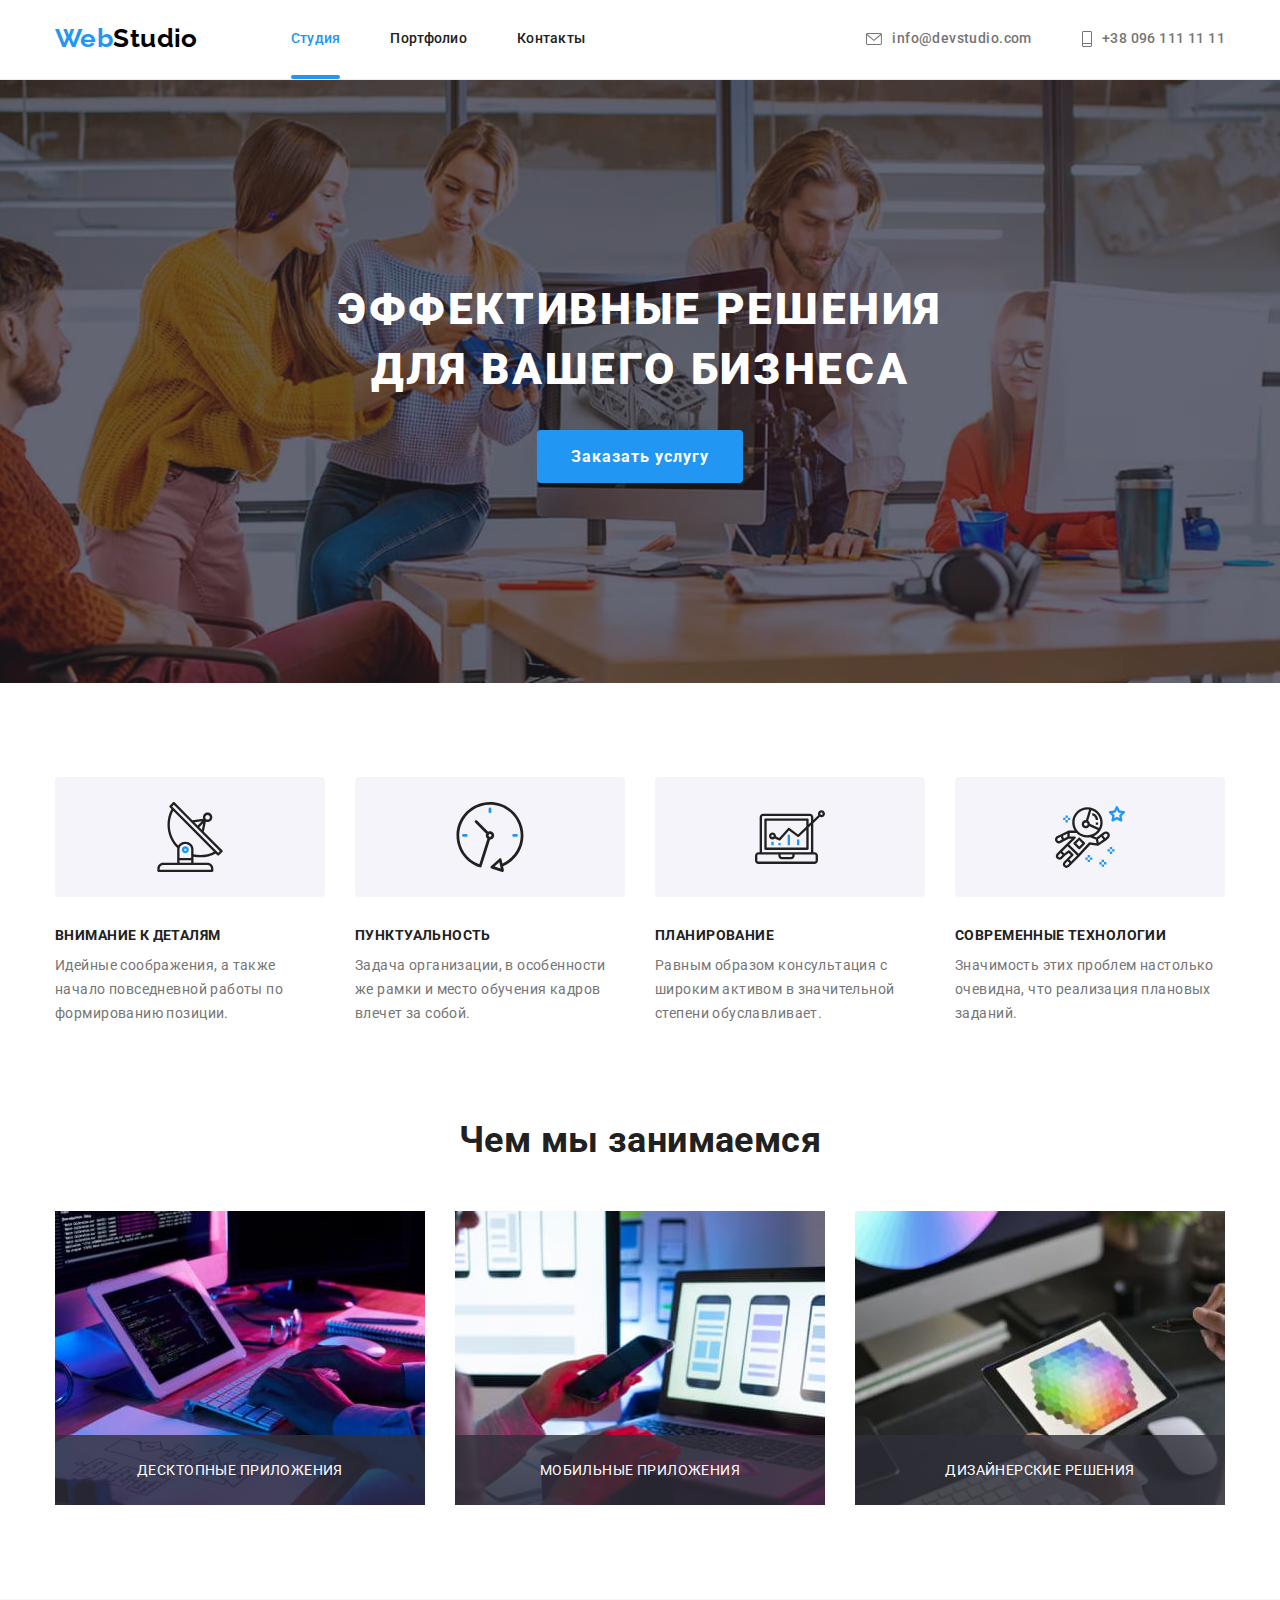
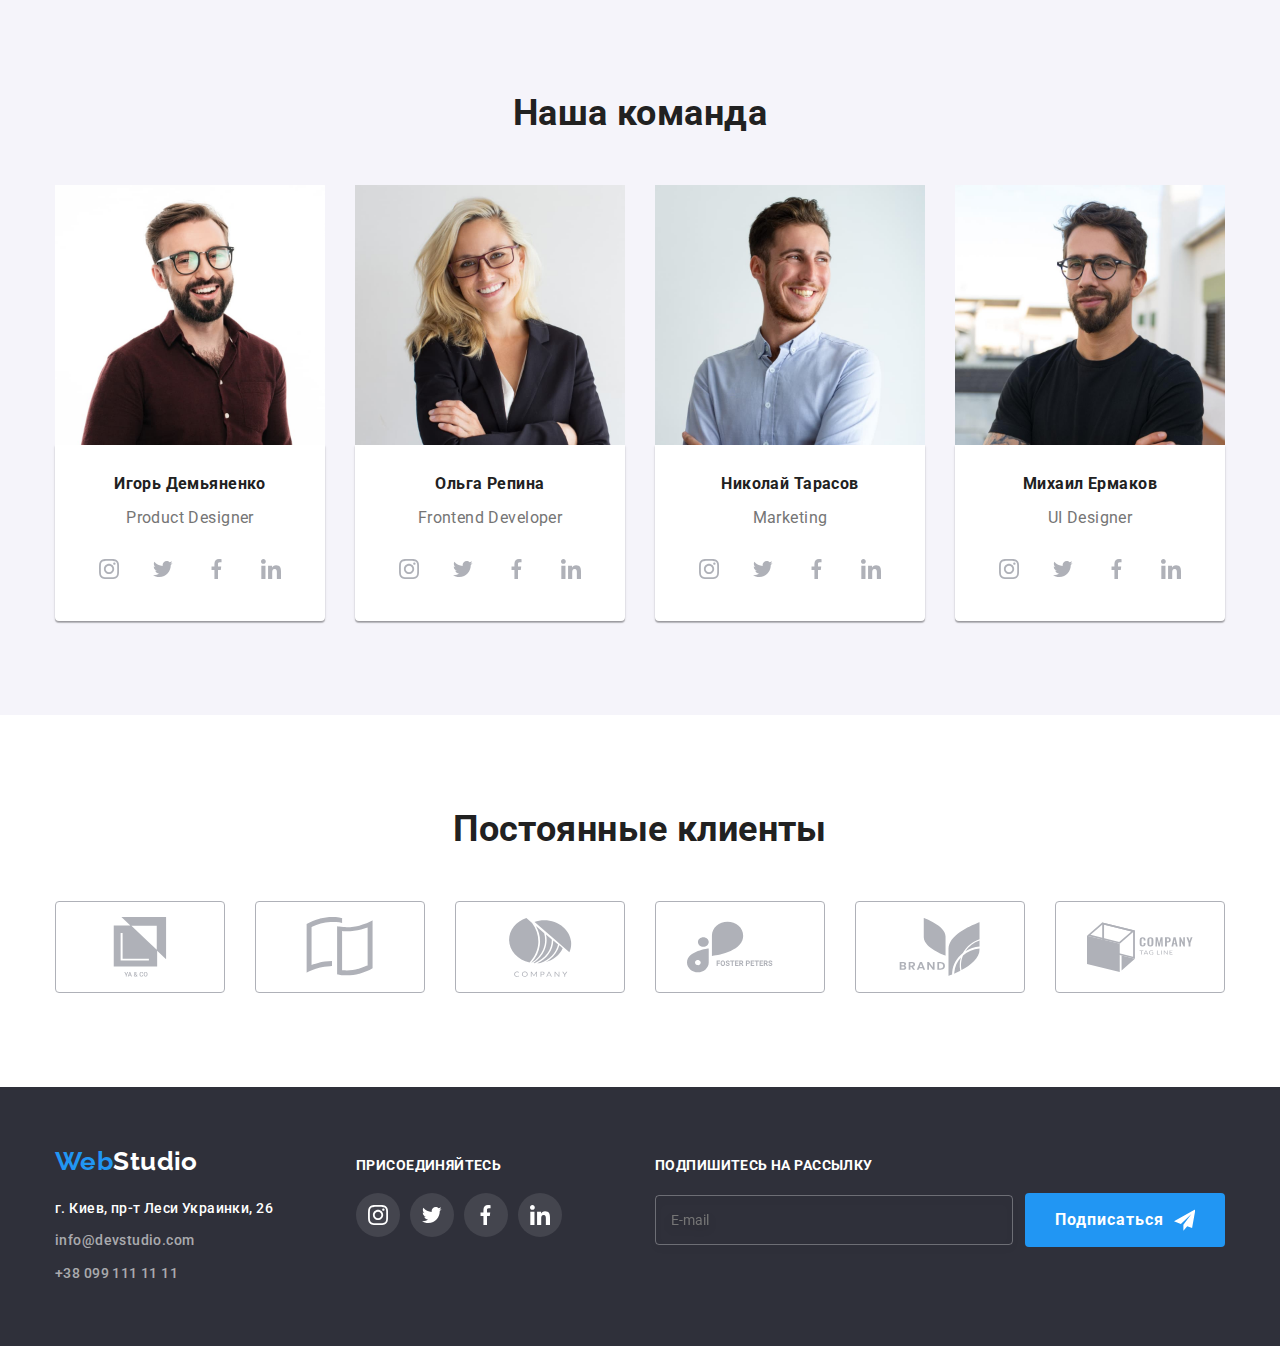
==== index.html @ 9145d76d "clone from hw6" ====
<!DOCTYPE html>
<html lang="ru">
    <head>
        <meta charset="UTF-8">
        <meta http-equiv="X-UA-Compatible" content="IE=edge">
        <meta name="viewport" content="width=device-width, initial-scale=1.0">
        <title>Document</title>
        <link rel="stylesheet"
            href="https://cdnjs.cloudflare.com/ajax/libs/modern-normalize/1.1.0/modern-normalize.min.css">
        <link rel="preconnect" href="https://fonts.googleapis.com">
        <link rel="preconnect" href="https://fonts.gstatic.com" crossorigin>
        <link
            href="https://fonts.googleapis.com/css2?family=Raleway:wght@700&family=Roboto:wght@400;500;700;900&display=swap"
            rel="stylesheet">
        <link rel="stylesheet" href="./css/styles.css">
    </head>


    <body>
        <header class="header">
            <div class="container header-container">
                <nav class="site-nav header-wrap">
                    <a class="link logo" href=""> <span class="web">Web</span>Studio</a>
                    <ul class="header-list list">
                        <li class="header-item"> <a class="header-link link
                                current-page-link"
                                href="">Студия</a></li>
                        <li class="header-item"> <a class="header-link link"
                                href="./portfolio.html"> Портфолио</a></li>
                        <li class="header-item"> <a class="header-link link"
                                href=""> Контакты</a></li>
                    </ul>
                </nav>
                <ul class="list contacts-nav">
                    <li class="contacts-item"> <a class="contacts-link link"
                            href="mailto:info@devstudio.com">
                            <svg class="contacts-icon" width="16" height="12">
                                <use href="./images/icons.svg#icon-envelope"></use>
                            </svg>
                            <span>info@devstudio.com</span>
                        </a></li>
                    <li class="contacts-item"> <a class="contacts-link link"
                            href="tel:+380961111111">
                            <svg class="contacts-icon" width="10" height="16">
                                <use href="./images/icons.svg#icon-phone"></use>
                            </svg>
                            <span>+38
                                096
                                111 11 11</span>
                        </a></li>
                </ul>
            </div>
        </header>
        <main>
            <section class="hero">
                <div class="container">
                    <h1 class="hero-title">Эффективные решения для вашего
                        бизнеса</h1>
                    <button type="button" class="button"
                        data-modal-open>Заказать
                        услугу</button>
                </div>
            </section>
            <section class="section">
                <div class="container">
                    <h2 class="visually-hidden">Наши преимущества</h2>
                    <ul class="advantages-list list">
                        <li class="advantages-item">
                            <div class="advantages-wrap">
                                <svg class="advantages-icon" width="70"
                                    height="70">
                                    <use
                                        href="./images/icons.svg#icon-advantages1"></use>
                                </svg>
                            </div>
                            <h3 class="advantages-descr section-subtitle">Внимание
                                к
                                деталям</h3>
                            <p class="subtitle-text">Идейные соображения, а
                                также
                                начало повседневной
                                работы по формированию позиции.</p>
                        </li>
                        <li class="advantages-item">
                            <div class="advantages-wrap">
                                <svg class="advantages-icon" width="70"
                                    height="70">
                                    <use
                                        href="./images/icons.svg#icon-advantages2"></use>
                                </svg>
                            </div>
                            <h3 class="advantages-descr section-subtitle">Пунктуальность</h3>
                            <p class="subtitle-text">Задача организации, в
                                особенности же рамки и место
                                обучения кадров влечет за собой.</p>
                        </li>
                        <li class="advantages-item">
                            <div class="advantages-wrap">
                                <svg class="advantages-icon" width="70"
                                    height="70">
                                    <use
                                        href="./images/icons.svg#icon-advantages3"></use>
                                </svg>
                            </div>
                            <h3 class="advantages-descr section-subtitle">Планирование</h3>
                            <p class="subtitle-text">Равным образом
                                консультация
                                с
                                широким активом в
                                значительной степени обуславливает.</p>
                        </li>
                        <li class="advantages-item">
                            <div class="advantages-wrap">
                                <svg class="advantages-icon" width="70"
                                    height="70">
                                    <use
                                        href="./images/icons.svg#icon-advantages4"></use>
                                </svg>
                            </div>
                            <h3 class="advantages-descr section-subtitle">Современные
                                технологии</h3>
                            <p class="subtitle-text">Значимость этих проблем
                                настолько очевидна, что
                                реализация плановых заданий.</p>
                        </li>
                    </ul>
                </div>
            </section>
            <section class="section features">
                <div class="container">
                    <h2 class="section-title">Чем мы
                        занимаемся</h2>
                    <ul class="features-list list features-wrap">
                        <li class="features-item"> <img
                                src="./images/computer.jpg"
                                alt="схема" width="370">
                            <div class="features-text-thumb">
                                <p class="features-text">
                                    десктопные приложения</p></div>
                        </li>
                        <li class="features-item"> <img
                                src="./images/phone.jpg"
                                alt="телефон" width="370">
                            <div class="features-text-thumb">
                                <p class="features-text">
                                    мобильные приложения</p></div>
                        </li>
                        <li class="features-item"> <img
                                src="./images/colors.jpg"
                                alt="панель
                                цветов" width="370">
                            <div class="features-text-thumb">
                                <p class="features-text">
                                    дизайнерские решения</p></div>
                        </li>
                    </ul>
                </div>
            </section>
            <section class="section team">
                <div class="container">
                    <h2 class="section-title">Наша команда</h2>
                    <ul class="list team-list team-wrap">
                        <li class="team-item">
                            <img src="./images/Product-designer.jpg"
                                alt="Product-designer" width="270">
                            <div class="team-container">
                                <h3 class="team-member-name section-subtitle">Игорь
                                    Демьяненко</h3>
                                <p class="team-member-pos subtitle-text">Product
                                    Designer</p>
                                <ul class="list team-social-list">
                                    <li class="item team-social-item"> <a
                                            href="https://www.instagram.com"
                                            class="link team-social-link"> <svg
                                                class="team-social-icon"
                                                width="20" height="20">
                                                <use
                                                    href="./images/icons.svg#icon-instagram-icon"></use>
                                            </svg> </a> </li>
                                    <li class="item team-social-item"> <a
                                            href="" class="link
                                            team-social-link"> <svg
                                                class="team-social-icon"
                                                width="20" height="20">
                                                <use
                                                    href="./images/icons.svg#icon-twitter-icon"></use>
                                            </svg> </a> </li>
                                    <li class="item team-social-item"> <a
                                            href="https://www.facebook.com"
                                            class="link team-social-link"> <svg
                                                class="team-social-icon"
                                                width="20" height="20">
                                                <use
                                                    href="./images/icons.svg#icon-facebook-icon"></use>
                                            </svg> </a> </li>
                                    <li class="item team-social-item"> <a
                                            href="https://www.linkedin.com"
                                            class="link team-social-link"> <svg
                                                class="team-social-icon"
                                                width="20" height="20">
                                                <use
                                                    href="./images/icons.svg#icon-linkedin-icon"></use>
                                            </svg> </a> </li>
                                </ul>
                            </div>
                        </li>
                        <li class="team-item">
                            <img src="./images/Front-end-developer.jpg"
                                alt="Front-end-developer" width="270">
                            <div class="team-container">
                                <h3 class="team-member-name section-subtitle">Ольга
                                    Репина</h3>
                                <p class="team-member-pos subtitle-text">Frontend
                                    Developer</p>
                                <ul class="list team-social-list">
                                    <li class="item team-social-item"> <a
                                            href="https://www.instagram.com"
                                            class="link team-social-link"> <svg
                                                class="team-social-icon"
                                                width="20" height="20">
                                                <use
                                                    href="./images/icons.svg#icon-instagram-icon"></use>
                                            </svg> </a> </li>
                                    <li class="item team-social-item"> <a
                                            href="https://www.twitter.com"
                                            class="link team-social-link"> <svg
                                                class="team-social-icon"
                                                width="20" height="20">
                                                <use
                                                    href="./images/icons.svg#icon-twitter-icon"></use>
                                            </svg> </a> </li>
                                    <li class="item team-social-item"> <a
                                            href="https://www.facebook.com"
                                            class="link team-social-link"> <svg
                                                class="team-social-icon"
                                                width="20" height="20">
                                                <use
                                                    href="./images/icons.svg#icon-facebook-icon"></use>
                                            </svg> </a> </li>
                                    <li class="item team-social-item"> <a
                                            href="https://www.linkedin.com"
                                            class="link team-social-link"> <svg
                                                class="team-social-icon"
                                                width="20" height="20">
                                                <use
                                                    href="./images/icons.svg#icon-linkedin-icon"></use>
                                            </svg> </a> </li>
                                </ul>
                            </div>
                        </li>
                        <li class="team-item">
                            <img src="./images/Marketing.jpg"
                                alt="Marketing" width="270">
                            <div class="team-container">
                                <h3 class="team-member-name section-subtitle">Николай
                                    Тарасов</h3>
                                <p class="team-member-pos subtitle-text">Marketing</p>
                                <ul class="list team-social-list">
                                    <li class="item team-social-item"> <a
                                            href="https://www.instagram.com"
                                            class="link team-social-link"> <svg
                                                class="team-social-icon"
                                                width="20" height="20">
                                                <use
                                                    href="./images/icons.svg#icon-instagram-icon"></use>
                                            </svg> </a> </li>
                                    <li class="item team-social-item"> <a
                                            href="https://www.twitter.com"
                                            class="link team-social-link"> <svg
                                                class="team-social-icon"
                                                width="20" height="20">
                                                <use
                                                    href="./images/icons.svg#icon-twitter-icon"></use>
                                            </svg> </a> </li>
                                    <li class="item team-social-item"> <a
                                            href="https://www.facebook.com"
                                            class="link team-social-link"> <svg
                                                class="team-social-icon"
                                                width="20" height="20">
                                                <use
                                                    href="./images/icons.svg#icon-facebook-icon"></use>
                                            </svg> </a> </li>
                                    <li class="item team-social-item"> <a
                                            href="https://www.linkedin.com"
                                            class="link team-social-link"> <svg
                                                class="team-social-icon"
                                                width="20" height="20">
                                                <use
                                                    href="./images/icons.svg#icon-linkedin-icon"></use>
                                            </svg> </a> </li>
                                </ul>
                            </div>
                        </li>
                        <li class="team-item">
                            <img src="./images/Designer.jpg"
                                alt="u-i-designer" width="270">
                            <div class="team-container">
                                <h3 class="team-member-name section-subtitle">Михаил
                                    Ермаков</h3>
                                <p class="team-member-pos subtitle-text">UI
                                    Designer</p>
                                <ul class="list team-social-list">
                                    <li class="item team-social-item"> <a
                                            href="https://www.instagram.com"
                                            class="link team-social-link"> <svg
                                                class="team-social-icon"
                                                width="20" height="20">
                                                <use
                                                    href="./images/icons.svg#icon-instagram-icon"></use>
                                            </svg> </a> </li>
                                    <li class="item team-social-item"> <a
                                            href="https://www.twitter.com"
                                            class="link team-social-link"> <svg
                                                class="team-social-icon"
                                                width="20" height="20">
                                                <use
                                                    href="./images/icons.svg#icon-twitter-icon"></use>
                                            </svg> </a> </li>
                                    <li class="item team-social-item"> <a
                                            href="https://www.facebook.com"
                                            class="link team-social-link"> <svg
                                                class="team-social-icon"
                                                width="20" height="20">
                                                <use
                                                    href="./images/icons.svg#icon-facebook-icon"></use>
                                            </svg> </a> </li>
                                    <li class="item team-social-item"> <a
                                            href="https://www.linkedin.com"
                                            class="link team-social-link"> <svg
                                                class="team-social-icon"
                                                width="20" height="20">
                                                <use
                                                    href="./images/icons.svg#icon-linkedin-icon"></use>
                                            </svg> </a> </li>
                                </ul>
                            </div>
                        </li>
                    </ul>
                </div>
            </section>
            <section class="section our-clients">
                <div class="container">
                    <h2 class="section-title">Постоянные клиенты</h2>
                    <ul class="our-clients-list list">
                        <li class="our-clients-item item"> <a href=""
                                class="link our-clients-link">
                                <svg class="our-clients-icon" width="106"
                                    height="60">
                                    <use href="./images/icons.svg#icon-client1"></use>
                                </svg>
                            </a> </li>
                        <li class="our-clients-item item"> <a href=""
                                class="link our-clients-link">
                                <svg class="our-clients-icon" width="106"
                                    height="60">
                                    <use href="./images/icons.svg#icon-client2"></use>
                                </svg>
                            </a> </li>
                        <li class="our-clients-item item"> <a href=""
                                class="link our-clients-link">
                                <svg class="our-clients-icon" width="106"
                                    height="60">
                                    <use href="./images/icons.svg#icon-client3"></use>
                                </svg>
                            </a> </li>
                        <li class="our-clients-item item"> <a href=""
                                class="link our-clients-link">
                                <svg class="our-clients-icon" width="106"
                                    height="60">
                                    <use href="./images/icons.svg#icon-client4"></use>
                                </svg>
                            </a> </li>
                        <li class="our-clients-item item"> <a href=""
                                class="link our-clients-link">
                                <svg class="our-clients-icon" width="106"
                                    height="60">
                                    <use href="./images/icons.svg#icon-client5"></use>
                                </svg>
                            </a> </li>
                        <li class="our-clients-item item"> <a href=""
                                class="link our-clients-link">
                                <svg class="our-clients-icon" width="106"
                                    height="60">
                                    <use href="./images/icons.svg#icon-client6"></use>
                                </svg>
                            </a> </li>
                    </ul>
                </div>
            </section>
        </main>

        <footer class="footer">
            <div class="container footer-wrap">
                <div class="contact-us-footer">
                    <a class="logo logo-white" href=""> <span class="web">Web</span>Studio</a>
                    <address class="address">
                        <ul class="list footer-list">
                            <li class="address-item"> <a class="link
                                    contacts-link
                                    address-link"
                                    href="https://www.google.com/maps/place/%D0%B1%D1%83%D0%BB.+%D0%9B%D0%B5%D1%81%D0%B8+%D0%A3%D0%BA%D1%80%D0%B0%D0%B8%D0%BD%D0%BA%D0%B8,+26,+%D0%9A%D0%B8%D0%B5%D0%B2,+02000/@50.4265807,30.5361971,17z/data=!3m1!4b1!4m5!3m4!1s0x40d4cf0e033ecbe9:0x57a4dffefec77da0!8m2!3d50.4265807!4d30.5383859">г.
                                    Киев,
                                    пр-т Леси
                                    Украинки, 26</a></li>
                            <li class="address-item"><a
                                    class="contacts-link-white
                                    contacts-link
                                    link"
                                    href="mailto:info@devstudio.com">info@devstudio.com</a></li>
                            <li><a class="contacts-link-white
                                    contacts-link
                                    link"
                                    href="tel:+380991111111">+38
                                    099 111
                                    11 11</a></li>
                        </ul>
                    </address>
                </div>
                <div class="join-us">
                    <h2 class="join-us-title">присоединяйтесь</h2>
                    <ul class="list footer-social-list">
                        <li class="item footer-social-item"> <a class="link
                                join-us-link"
                                href="https://www.instagram.com">
                                <svg class="footer-social-icon" width="20"
                                    height="20">
                                    <use
                                        href="./images/icons.svg#icon-instagram-icon"></use>
                                </svg>
                            </a></li>
                        <li class="item footer-social-item"> <a class="link
                                join-us-link"
                                href="https://www.twitter.com">
                                <svg class="footer-social-icon" width="20"
                                    height="20">
                                    <use
                                        href="./images/icons.svg#icon-twitter-icon"></use>
                                </svg>
                            </a></li>
                        <li class="item footer-social-item"> <a class="link
                                join-us-link"
                                href="https://www.facebook.com">
                                <svg class="footer-social-icon" width="20"
                                    height="20">
                                    <use
                                        href="./images/icons.svg#icon-facebook-icon"></use>
                                </svg>
                            </a></li>
                        <li class="item footer-social-item"> <a class="link
                                join-us-link"
                                href="https://www.linkedin.com">
                                <svg class="footer-social-icon" width="20"
                                    height="20">
                                    <use
                                        href="./images/icons.svg#icon-linkedin-icon"></use>
                                </svg>
                            </a></li>
                    </ul>
                </div>
                <div class="sign-up">
                    <h2 class="sign-up-title">Подпишитесь на рассылку</h2>
                    <form class="sign-up-form">
                        <input type="email" name="email"
                            placeholder="E-mail"
                            class="sign-up-input">
                        <button type="submit" class="button sign-up-btn">Подписаться
                            <svg class="send-icon" width="24" height="24">
                                <use href="./images/icons.svg#icon-send"></use>
                            </svg>
                        </button>
                    </form>
                </div>
            </footer>
            <div class="backdrop is-hidden" data-modal>
                <div class="modal">
                    <button type="button" class="close-icon-btn"
                        data-modal-close>
                        <svg class="close-icon" width="18" height="18">
                            <use href="./images/icons.svg#icon-close-cross"></use>
                        </svg>
                    </button>

                    <p class="header-form">Оставьте свои данные, мы вам
                        перезвоним</p>
                    <form class="form">
                        <div class="form-field">
                            <label for="name" class="form-label"> Имя </label>
                            <div class="form-input-wrap">
                                <input type="text" class="form-input"
                                    name="user-name"
                                    id="name">
                                <svg class="name-icon" width="18" height="18">
                                    <use
                                        href="./images/icons.svg#icon-form-name"></use>
                                </svg>
                            </div>
                        </div>
                        <div class="form-field">
                            <label for="tel" class="form-label"> Телефон
                            </label>
                            <div class="form-input-wrap">
                                <input type="tel" class="form-input"
                                    name="user-tel"
                                    id="tel">
                                <svg class="tel-icon" width="18" height="18">
                                    <use
                                        href="./images/icons.svg#icon-form-tel"></use>
                                </svg>
                            </div>
                        </div>
                        <div class="form-field">
                            <label for="email" class="form-label"> Почта
                            </label>
                            <div class="form-input-wrap">
                                <input type="email" class="form-input"
                                    name="user-email"
                                    id="email">
                                <svg class="email-icon" width="18" height="18">
                                    <use
                                        href="./images/icons.svg#icon-form-email"></use>
                                </svg>
                            </div>
                        </div>
                        <div class="form-field form-field-textarea">
                            <label for="comment" class="form-label"> Комментарий
                            </label>
                            <textarea name="comment" id="comment"
                                class="form-text"
                                placeholder="Введите текст"></textarea>
                        </div>
                        <div class="form-field form-field-checkbox">
                            <input type="checkbox"
                                id="form-checkbox"
                                name="form-checkbox"
                                class="form-checkbox visually-hidden">
                            <label for="form-checkbox" class="label-checkbox">
                                <span class="form-checkbox-wrap">
                                    <svg class="form-checkbox-icon" width="16"
                                        height="15">
                                        <use
                                            href="./images/icons.svg#icon-check-mark"></use>
                                    </svg>
                                </span>
                                <span> Соглашаюсь с рассылкой и
                                    принимаю
                                    <a href="" class="label-checkbox-link">Условия
                                        договора</a></span>
                            </label>
                        </div>
                        <button type="submit" class="button submit-btn">Отправить</button>
                    </form>

                </div>
            </div>
            <script src="./js/modal.js"></script>
        </body>
    </html>
---- css/styles.css ----
/* осовной цвет текста #212121;
    акцент #2196F3;
    цвет текста-2  #757575;
    белый #FFFFFF;
 */
:root {
  --primary-text-color: #212121;
  --secondary-text-color: #757575;
  --btn-color: #ffffff;
  --accent-color: #2196f3;
  --hover-color: #188CE8;
  --background-section-color: #2f303a;
}

body {
 font-family: "Roboto", sans-serif;
  letter-spacing: 0.03em;
  font-size: 14px;
  color: var(--primary-text-color);
}

p,
h1,
h2,
h3,
h4,
h5,
h6 {
  margin: 0;
}

ul,
p {
  margin: 0;
  padding: 0;
}

img {
  display: block;
}

.container {
  width: 1200px;
  padding-right: 15px;
  padding-left: 15px;
  margin: 0 auto;
}

.list {
  list-style: none;
}

.link {
  text-decoration: none;
}

.button {
  padding: 10px 32px;

  color: var(--btn-color);
  background-color: var(--accent-color);
  border-color: transparent;
  border-radius: 4px;
  font-family: inherit;
  font-weight: 700;
  font-size: 16px;
  line-height: 1.87;
  letter-spacing: 0.06em;
  box-shadow: none;
  cursor: pointer;

  transition: background-color 250ms cubic-bezier(0.4, 0, 0.2, 1), box-shadow 250ms cubic-bezier(0.4, 0, 0.2, 1);
}


.button:hover,
.button:focus {
  background-color: var(--hover-color);
  box-shadow: 0px 4px 4px rgba(0, 0, 0, 0.15);
}

.visually-hidden {
  position: absolute;
  white-space: nowrap;
  width: 1px;
  height: 1px;
  overflow: hidden;
  border: 0;
  padding: 0;
  clip: rect(0 0 0 0);
  clip-path: inset(50%);
  margin: -1px;
}

/* HEADER */
.header {
    
  padding-top: 24px;
  padding-bottom: 25px;

  border-bottom: 1px solid #ececec;
}

.header-container {
  display: flex;
  align-items: center;
}

.header-wrap {
  display: flex;
  align-items: center;
}

.header-list {
  display: flex;
}

.header-item:not(:last-child) {
  margin-right: 50px;
}

/* Logo */
.logo {
  margin-right: 93px;

  color: #000000;
  font-family: Raleway, sans-serif;
  font-weight: 700;
  font-size: 26px;
}

.web {
  color: var(--accent-color);
}

/* Site Nav */
.site-nav {
  display: flex;
  align-items: center;
}

.header-link {
  color: var(--primary-text-color);
  font-weight: 500;
  line-height: 1.14;
  letter-spacing: 0.02em;

  transition: color 250ms cubic-bezier(0.4, 0, 0.2, 1);
}

.header-link:hover,
.header-link:focus {
  color: var(--accent-color);
}

/* Contacts Nav */
.contacts-nav {
  display: flex;
  margin-left: auto;
}

.contacts-link {
  display: flex;
  align-items: center;

  color: var(--secondary-text-color);
  font-weight: 500;
  line-height: 1.71;
  letter-spacing: 0.03em;

  transition: color 250ms cubic-bezier(0.4, 0, 0.2, 1);
}

.contacts-item + .contacts-item {
  margin-left: 50px;
}

.contacts-link:hover,
.contacts-link:focus {
  color: var(--accent-color);
}

.contacts-icon {
    margin-right: 10px;
    fill: currentColor;
}

/* Hero */
.hero {
  padding-top: 200px;
  padding-bottom: 200px;
  max-width: 1600px;
  margin-right: auto;
  margin-left: auto;

 background-color: gray;
  background-image: linear-gradient(
      to right,
      rgba(47, 48, 58, 0.4),
      rgba(47, 48, 58, 0.4)
    ),
    url(../images/hero-img.jpg);
  background-size: cover;
  background-position: center;
  background-repeat: no-repeat;

  text-align: center;
}

.hero-title {
  width: 696px;
  margin-left: auto;
  margin-right: auto;
  margin-bottom: 30px;

  color: #ffffff;
  font-weight: 900;
  font-size: 44px;
  line-height: 1.36;
  text-align: center;
  letter-spacing: 0.06em;
  text-transform: uppercase;
}

/* section */
.section {
  padding-bottom: 94px;
  padding-top: 94px;
}

.section-title {
  font-weight: 700;
  font-size: 36px;
  line-height: 1.16;
  text-align: center;
  margin-bottom: 50px;
}

.section-subtitle {
  margin-bottom: 10px;

  font-weight: 700;
  line-height: 1.16;
}
.subtitle-text {
  font-size: 14px;
  line-height: 1.71;
  color: var(--secondary-text-color);
}

/* ADVANTAGES */

.advantages-descr {
  font-size: 14px;
  text-transform: uppercase;
}

.advantages-list {
  display: flex;
}

.advantages-item {
  width: calc((100% - 60px) / 3);
}

.advantages-item:not(:last-child) {
  margin-right: 30px;
}

.advantages-wrap {
    width: 270px;
    height: 120px;
    background-color: #F5F4FA;
    border-radius: 4px;
    display: flex;
    justify-content: center;
    align-items: center;
    margin-bottom: 30px;
}

/* FEATURES */
.features {
  padding-top: 0;
}

.features-wrap {
  display: flex;
}

.features-item {
  position: relative;
  width: calc((100% - 60px) / 3);
}

.features-item:not(:last-child) {
  margin-right: 30px;
}

.features-text-thumb {
    position: absolute;
    bottom: 0;
    left: 0;
    width: 100%;
    display: flex;
    justify-content: center;
    align-items: center;
    height: 70px;
    background-color: rgba(47, 48, 58, 0.8);
}

.features-text {

    text-transform: uppercase;
    font-size: 14px;
    line-height: 16px;
    text-align: center;
    letter-spacing: 0.03em;
    text-transform: uppercase;
    color: #FFFFFF;
}

/* TEAM */

.team {
  background-color: #f5f4fa;
}
.team-wrap {
  display: flex;
}

.team-item {
  width: calc((100% - 90px) / 4);
}

.team-item:not(:last-child) {
  margin-right: 30px;
}

.team-container {
  padding-top: 30px;
  padding-bottom: 30px;

  background-color: #fff;
  text-align: center;
  box-shadow: 0px 1px 3px rgba(0, 0, 0, 0.12), 0px 1px 1px rgba(0, 0, 0, 0.14),
    0px 2px 1px rgba(0, 0, 0, 0.2);
  border-radius: 0px 0px 4px 4px;
}

.team-member-name {
  font-size: 16px;
}

.team-member-pos {
  font-size: 16px;
}

.team-social-list {
    display: flex;
    justify-content: center;
    align-items: center;
    margin-top: 16px;
}

.team-social-link {
    display: flex;
    justify-content: center;
    align-items: center;
    width: 44px;
    height: 44px;
    border-radius: 50%;
    background-color: #ffffff;

    transition: background-color 250ms cubic-bezier(0.4, 0, 0.2, 1);
}  
.team-social-link:hover, .team-social-link:focus {
background-color: var(--accent-color);
}

.team-social-link:hover .team-social-icon, .team-social-link:focus .team-social-icon {
    fill: #fff;  
}

.team-social-item + .team-social-item {
    margin-left: 10px;
}

.team-social-icon {
    fill:#AFB1B8;
    transition: fill 250ms cubic-bezier(0.4, 0, 0.2, 1);
}


/* OUR CLIENTS */
.our-clients-list {
    display: flex;
    justify-content: center;
}
.our-clients-link {
    display: flex;
    justify-content: center;
    align-items: center;
    width: 170px;
    height: 92px;
    border: 1px solid #AFB1B8;
    border-radius: 4px;

    transition: border 250ms cubic-bezier(0.4, 0, 0.2, 1);
}

.our-clients-item + .our-clients-item {
    margin-left: 30px;
}

.our-clients-icon {
    fill: #AFB1B8;

    transition: fill 250ms cubic-bezier(0.4, 0, 0.2, 1);
}

.our-clients-link:hover,
.our-clients-link:focus {
    border: 1px solid var(--accent-color);
}

.our-clients-link:hover .our-clients-icon,
.our-clients-link:focus .our-clients-icon {
    fill: var(--accent-color);
} 


/* Footer */
.footer {
  padding-top: 60px;
  padding-bottom: 60px;

  background-color: var(--background-section-color);
  color: #ffffff;
}

.logo-white {
  display: inline-block;
  margin-bottom: 20px;
  margin-right: 0;

  color: #ffffff;
  text-decoration: none;
}

.address {
  font-style: normal;
}
.address-link {
  color: #ffffff;
}

.contacts-link-white {
  color: rgba(255, 255, 255, 0.6);
}

.address-item {
  margin-bottom: 9px;
}

.join-us {
    margin-right: 93px;
}

.join-us-title, .sign-up-title {
  margin-bottom: 20px;

  text-transform: uppercase;
  color: #ffffff;
  font-size: 14px;
  font-weight: 700;
}

.footer-social-list {
    display: flex;
    justify-content: center;
}

.join-us-link {
    display: flex;
    justify-content: center;
    align-items: center;

    width: 44px;
    height: 44px;
    background-color: rgba(255, 255, 255, 0.1);
    border-radius: 50%;

    transition: background-color 250ms cubic-bezier(0.4, 0, 0.2, 1);
}

.join-us-link:hover, .join-us-link:focus {
    background-color: var(--accent-color);
}

.footer-social-item + .footer-social-item {
  margin-left: 10px;
}

.footer-social-icon {
    fill: #ffffff;
}

.footer-wrap {
  display: flex;
  align-items: baseline;
}

.contact-us-footer {
    flex-grow: 1;
  margin-right: 70px;
}


.sign-up-form {
    display: flex;
    align-items: baseline;
}

.sign-up-btn {
    display: inline-flex;
    align-items: center;
    margin-left: 12px;
    width: 200px;
    padding-right: 28px;
    padding-left: 28px;
}

.send-icon {
    margin-left: 10px;
    fill: #fff;
}

.sign-up-input {
    width: 358px;
    height: 50px;
    border: 1px solid rgba(255, 255, 255, 0.3);
    filter: drop-shadow(0px 4px 4px rgba(0, 0, 0, 0.15));
    border-radius: 4px;
    background-color: transparent;
    padding: 15px;
    color: #fff;
    outline: none;
}

/* Projects */
.current-page-link {
  color: var(--accent-color);
  position: relative;
}

.current-page-link::after {
    position: absolute;
    left: 0;
    bottom: -33px;
    content: '';
    display: inline-block;
    width: 100%;
    height: 4px;
    background-color: var(--accent-color);
    border-radius: 2px;
}

/* PROJECTS OVERLAY */
.projects-overlay {
    position: relative;
    overflow: hidden;
}

.projects-overlay-text {
    position: absolute;
    top: 0;
    left: 0;
    padding: 63px 24px;

    font-size: 18px;
    line-height: 1.56;
    letter-spacing: 0.03em;
    color: #FFFFFF;
    background-color: var(--accent-color);

    transform: translateY(100%);
    transition: transform 250ms cubic-bezier(0.4, 0, 0.2, 1);
}

.projects-item-link:hover .projects-overlay-text,
.projects-item-link:focus .projects-overlay-text {
    transform: translateY(0);
}

.projects-list {
  display: flex;
  justify-content: center;
  margin-bottom: 50px;
}

.projects-item + .projects-item {
  margin-left: 8px;
}

.projects-button {
  padding: 6px 22px;

  background-color: #f5f4fa;
  color: var(--primary-text-color);
  font-weight: 500;
  line-height: 1.63;
  border-radius: 4px;
}

.projects-button:hover,
.projects-button:focus {
  background-color: var(--accent-color);
  color: var(--btn-color);
}

.projects-name-link {
  margin-bottom: 4px;

  font-size: 18px;
  line-height: 2;
  color: var(--primary-text-color);
}

.projects-type-link {
  font-size: 16px;
  line-height: 1.87;
  color: var(--secondary-text-color);
}

.projects-wrap {
  display: flex;
  flex-wrap: wrap;
  margin: -15px;
}

.projects-item-wrap {
  width: calc((100% - 90px) / 3);
  margin: 15px;
}

.projects-content {
  padding: 20px 24px;

  border: 1px solid #eeeeee;
  border-top: none;
}

.projects-item-link{
    position: relative;
    display: block;

    transition: box-shadow 250ms cubic-bezier(0.4, 0, 0.2, 1);
}

.projects-item-link:hover,
.projects-item-link:focus {
    box-shadow: 0px 1px 1px rgba(0, 0, 0, 0.12), 0px 4px 4px rgba(0, 0, 0, 0.06), 1px 4px 6px rgba(0, 0, 0, 0.16);
}

.backdrop {
    position: fixed;
    top: 0;
    left: 0;
    width: 100%;
    height: 100%;
    background-color: rgba(0, 0, 0, 0.2);

    opacity: 1;
    transition: opacity 250ms cubic-bezier(0.4, 0, 0.2, 1), visibility 250ms cubic-bezier(0.4, 0, 0.2, 1);
}

.backdrop.is-hidden .modal {
    transform: translate(-50%, -50%) rotate(-10deg) scale(0.7);
}

.modal {
    position: absolute;
    top: 50%;
    left: 50%;
    width: 528px;
    height: 581px;
    padding: 40px;

    background-color: #FFFFFF;
    box-shadow: 0px 1px 3px rgba(0, 0, 0, 0.12), 0px 1px 1px rgba(0, 0, 0, 0.14), 0px 2px 1px rgba(0, 0, 0, 0.2);
    border-radius: 4px;

    transform: translate(-50%, -50%) rotate(0) scale(1);
    transition: transform 250ms cubic-bezier(0.4, 0, 0.2, 1);
}

.backdrop.is-hidden {
    opacity: 0;
    pointer-events: none;
    visibility: hidden;
}

.close-icon-btn {
    position: absolute;
    top: 8px;
    right: 8px;
    display: flex;
    justify-content: center;
    align-items: center;

    width: 30px;
    height: 30px;
    background-color: #fff;
    border: 1px solid rgba(0, 0, 0, 0.1);
    border-radius: 50%;
    cursor: pointer;
}

.close-icon{
    fill: #000000;
}

.header-form {
    margin-bottom: 12px;
    font-weight: 700;
    font-size: 20px;
    line-height: 1.15;
    text-align: center;
    letter-spacing: 0.03em;
    color: var(--primary-text-color);
    text-align: center;    
}

.form-field {
    margin-bottom: 10px;
}

.form-field-textarea {
    margin-bottom: 20px;
}

.form-field-checkbox {
    margin-bottom: 30px;
}

.form-input, .form-text{
    padding-left: 40px;
    width: 100%;
    height: 40px;
    border: 1px solid rgba(33, 33, 33, 0.2);
    border-radius: 4px;
    outline: none;

    transition: border 250ms cubic-bezier(0.4, 0, 0.2, 1);
}

.form-text {
    display: block;
    height: 120px;
    padding: 12px 16px;
    margin-bottom: 20px;
    resize: none;
}

.form-text::placeholder {
    font-size: 14px;
    line-height: 1.14;
    letter-spacing: 0.01em;
    
    color: rgba(117, 117, 117, 0.5);
}

.form-label {
    display: block;
    margin-bottom: 4px;
    font-size: 12px;
    line-height: 1.16;
    letter-spacing: 0.01em;
    color: var(--secondary-text-color);
}

.form-input-wrap {
    position: relative;
}

.form-input-wrap:focus-within .form-input {
    border-color: var(--accent-color);
}

.form-input-wrap:focus-within .name-icon,
.form-input-wrap:focus-within .tel-icon,
.form-input-wrap:focus-within .email-icon {
    fill: var(--accent-color);
}

.form-field:focus-within .form-text {
    border: 1px solid var(--accent-color);

}

.name-icon, .tel-icon, .email-icon {
    position: absolute;
    left: 12px;
    top: 50%;
    transform: translateY(-50%);

    transition: fill 250ms cubic-bezier(0.4, 0, 0.2, 1);
}

.label-checkbox {
    display: flex;
    align-items: center;
    justify-content: center;

    font-size: 14px;
    line-height: 1.71;
    letter-spacing: 0.03em;
    color: var(--secondary-text-color);
    cursor: pointer;
}

.label-checkbox-link {
    color: var(--accent-color);
}

.form-checkbox-wrap {
    display:flex;
    justify-content: center;
    align-items: center;

    width: 16px;
    height: 15px;
    border: 2px solid #000000;
    border-radius: 2px;
    margin-right: 8px;
}

.form-checkbox:focus + .label-checkbox>.form-checkbox-wrap {
    outline: 1px solid var(--accent-color);
}

.form-checkbox-icon {
    fill: transparent;
}

.form-checkbox:checked + .label-checkbox>.form-checkbox-wrap {
    background-color: var(--accent-color);
    border: none;
}
.form-checkbox:checked + .label-checkbox .form-checkbox-icon {
    fill: #fff;
}

.submit-btn {
    display: block;
    margin: 0 auto;
    width: 200px;
    box-shadow: 0px 4px 4px rgba(0, 0, 0, 0.15);
}
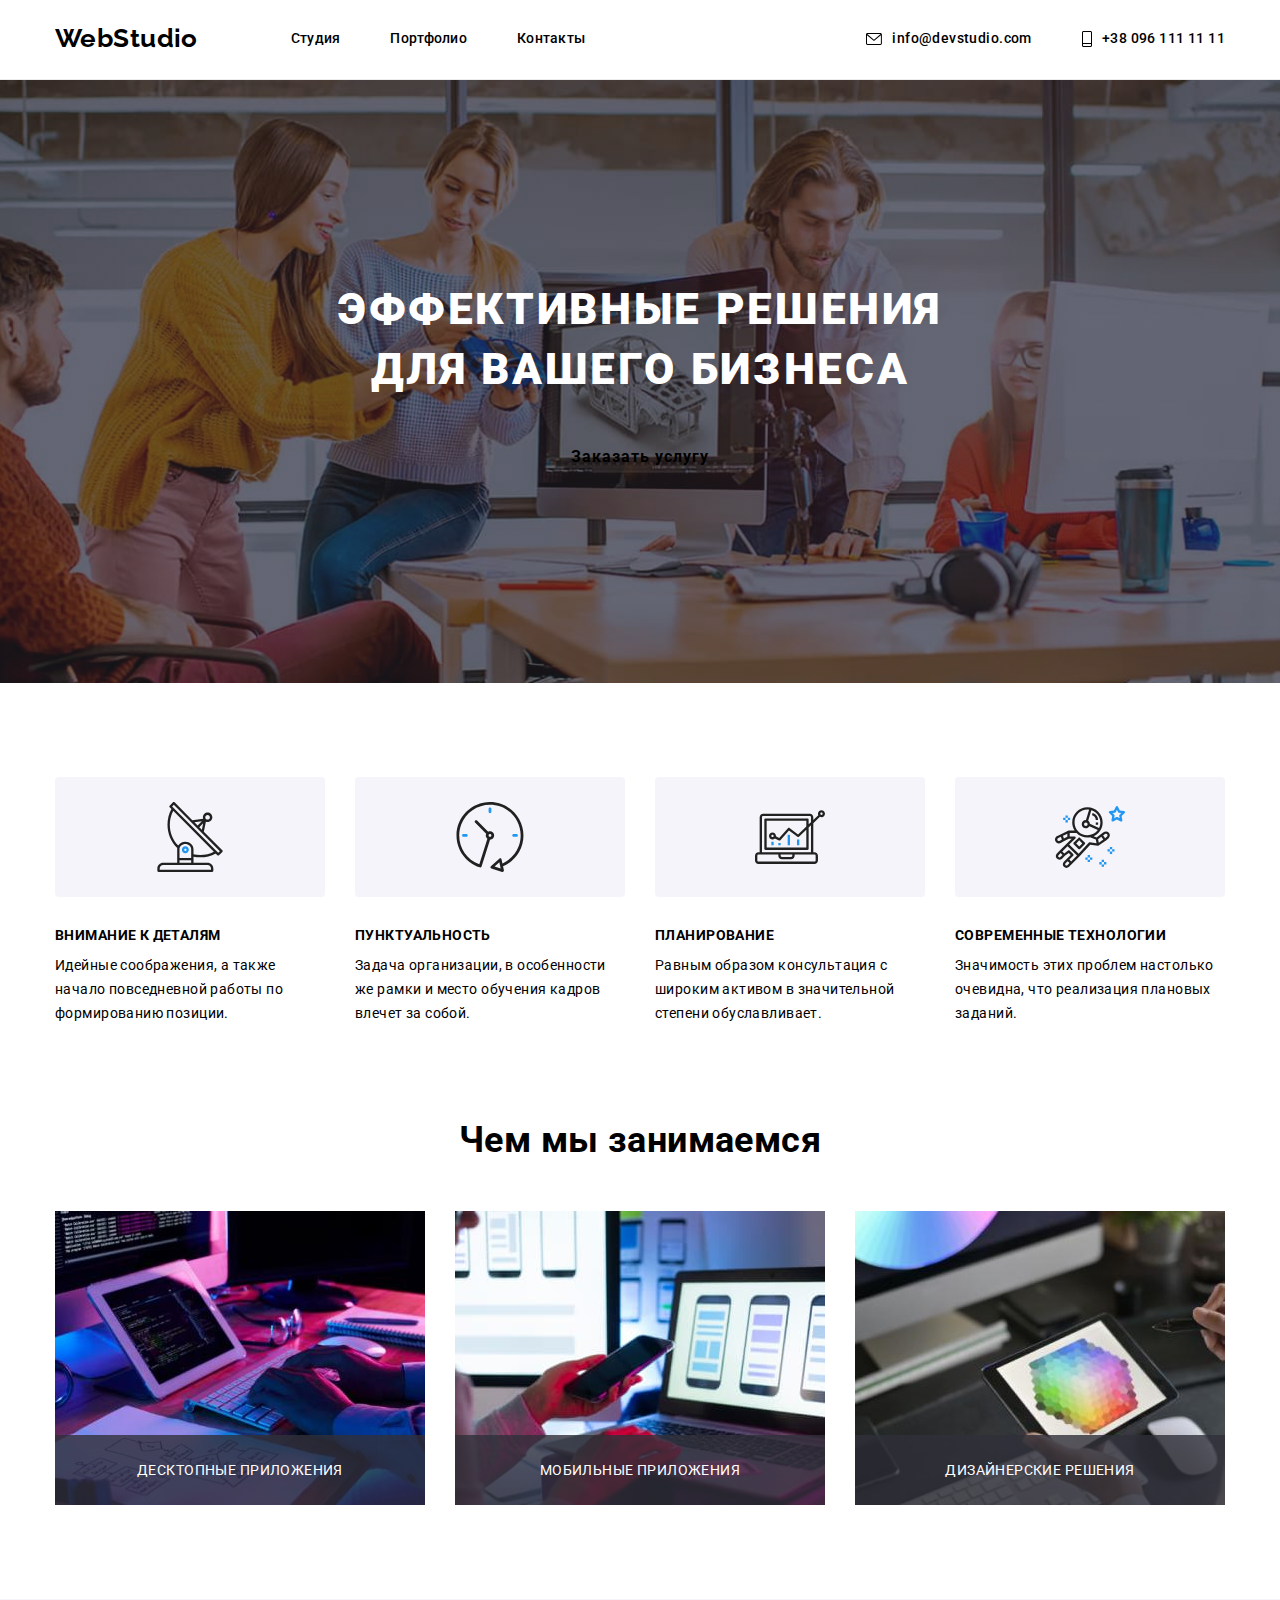
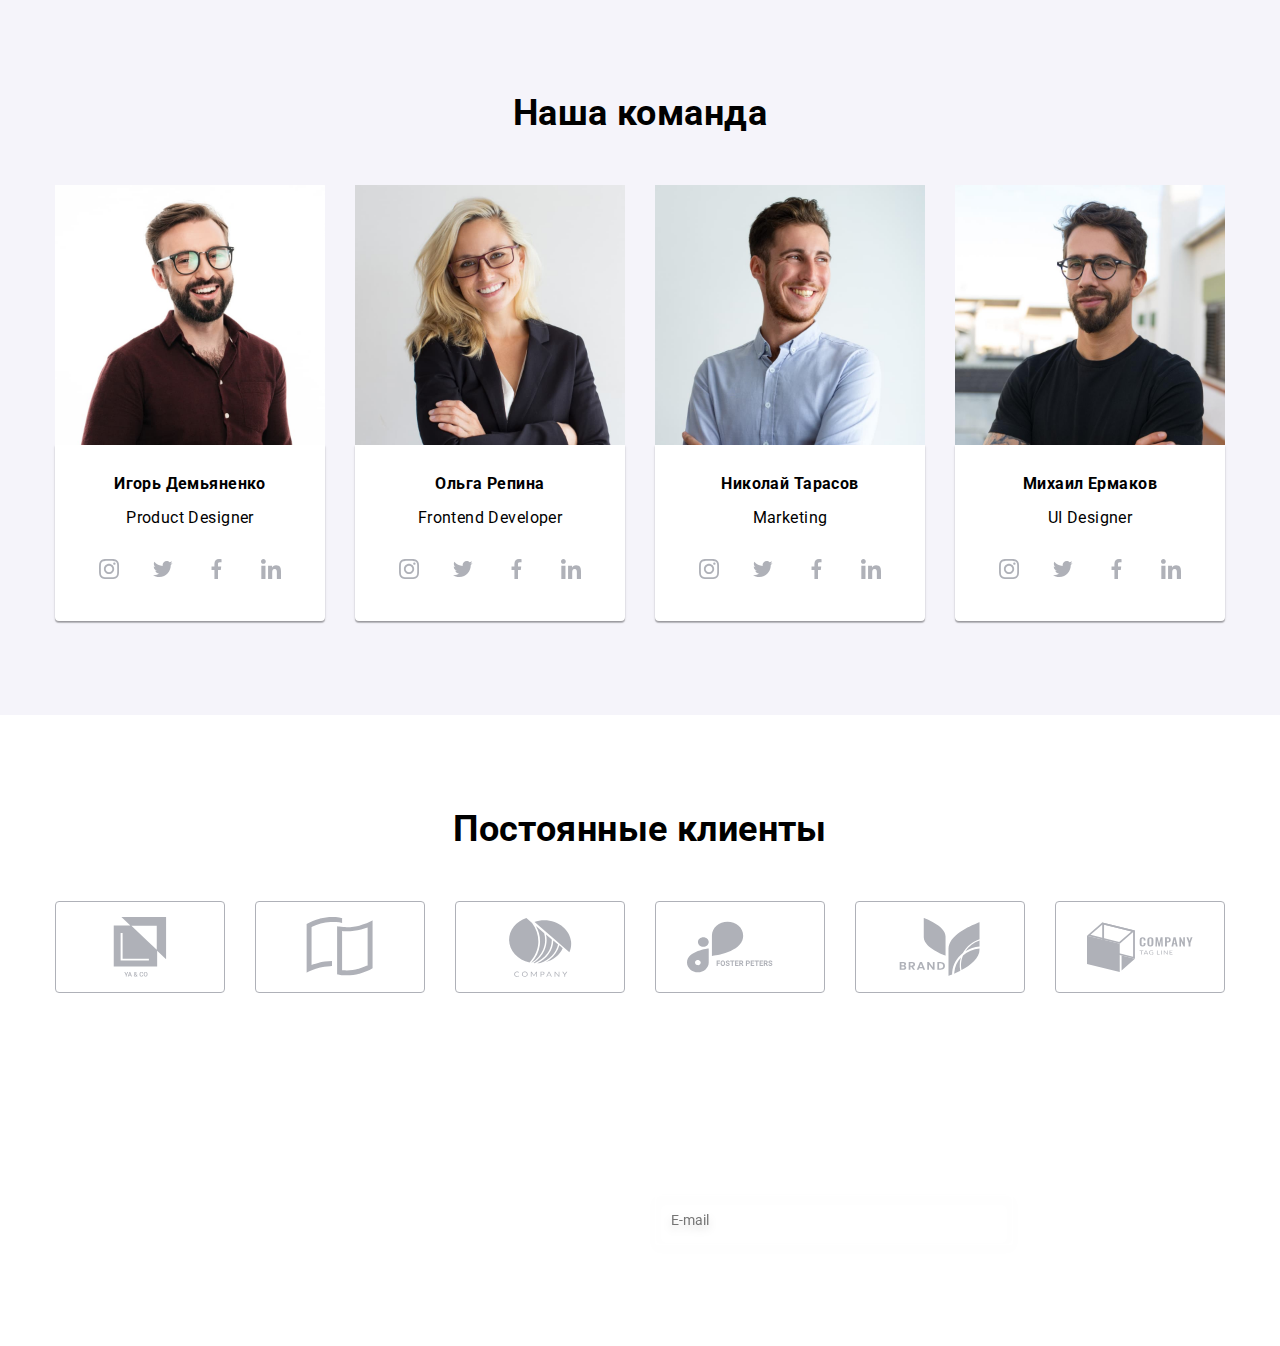
==== commit 5db5e3e7: "sass partials made" ====
--- a/index.html
+++ b/index.html
@@ -12,7 +12,7 @@
         <link
             href="https://fonts.googleapis.com/css2?family=Raleway:wght@700&family=Roboto:wght@400;500;700;900&display=swap"
             rel="stylesheet">
-        <link rel="stylesheet" href="./css/styles.css">
+        <link rel="stylesheet" href="./css/main.min.css">
     </head>
 
 
--- a/css/main.min.css
+++ b/css/main.min.css
@@ -0,0 +1,2 @@
+p,h1,h2,h3,h4,h5,h6{margin:0}ul,p{margin:0;padding:0}body{font-family:"Roboto", sans-serif;letter-spacing:0.03em;font-size:14px;color:var(--primary-text-color)}img{display:block}.list{list-style:none}.link{text-decoration:none}.visually-hidden{position:absolute;white-space:nowrap;width:1px;height:1px;overflow:hidden;border:0;padding:0;clip:rect(0 0 0 0);clip-path:inset(50%);margin:-1px}.container{width:1200px;padding-right:15px;padding-left:15px;margin:0 auto}.button{padding:10px 32px;color:var(--btn-color);background-color:var(--accent-color);border-color:transparent;border-radius:4px;font-family:inherit;font-weight:700;font-size:16px;line-height:1.87;letter-spacing:0.06em;box-shadow:none;cursor:pointer;transition:background-color 250ms cubic-bezier(0.4, 0, 0.2, 1),box-shadow 250ms cubic-bezier(0.4, 0, 0.2, 1)}.button:hover,.button:focus{background-color:var(--hover-color);box-shadow:0px 4px 4px rgba(0,0,0,0.15)}.logo{margin-right:93px;color:#000000;font-family:Raleway, sans-serif;font-weight:700;font-size:26px}.web{color:var(--accent-color)}.section{padding-bottom:94px;padding-top:94px}.section-title{font-weight:700;font-size:36px;line-height:1.16;text-align:center;margin-bottom:50px}.section-subtitle{margin-bottom:10px;font-weight:700;line-height:1.16}.subtitle-text{font-size:14px;line-height:1.71;color:var(--secondary-text-color)}.backdrop{position:fixed;top:0;left:0;width:100%;height:100%;background-color:rgba(0,0,0,0.2);opacity:1;transition:opacity 250ms cubic-bezier(0.4, 0, 0.2, 1),visibility 250ms cubic-bezier(0.4, 0, 0.2, 1)}.backdrop.is-hidden .modal{transform:translate(-50%, -50%) rotate(-10deg) scale(0.7)}.modal{position:absolute;top:50%;left:50%;width:528px;height:581px;padding:40px;background-color:#FFFFFF;box-shadow:0px 1px 3px rgba(0,0,0,0.12),0px 1px 1px rgba(0,0,0,0.14),0px 2px 1px rgba(0,0,0,0.2);border-radius:4px;transform:translate(-50%, -50%) rotate(0) scale(1);transition:transform 250ms cubic-bezier(0.4, 0, 0.2, 1)}.backdrop.is-hidden{opacity:0;pointer-events:none;visibility:hidden}.close-icon-btn{position:absolute;top:8px;right:8px;display:flex;justify-content:center;align-items:center;width:30px;height:30px;background-color:#fff;border:1px solid rgba(0,0,0,0.1);border-radius:50%;cursor:pointer}.close-icon{fill:#000000}.header-form{margin-bottom:12px;font-weight:700;font-size:20px;line-height:1.15;text-align:center;letter-spacing:0.03em;color:var(--primary-text-color);text-align:center}.form-field{margin-bottom:10px}.form-field-textarea{margin-bottom:20px}.form-field-checkbox{margin-bottom:30px}.form-input,.form-text{padding-left:40px;width:100%;height:40px;border:1px solid rgba(33,33,33,0.2);border-radius:4px;outline:none;transition:border 250ms cubic-bezier(0.4, 0, 0.2, 1)}.form-text{display:block;height:120px;padding:12px 16px;margin-bottom:20px;resize:none}.form-text::placeholder{font-size:14px;line-height:1.14;letter-spacing:0.01em;color:rgba(117,117,117,0.5)}.form-label{display:block;margin-bottom:4px;font-size:12px;line-height:1.16;letter-spacing:0.01em;color:var(--secondary-text-color)}.form-input-wrap{position:relative}.form-input-wrap:focus-within .form-input{border-color:var(--accent-color)}.form-input-wrap:focus-within .name-icon,.form-input-wrap:focus-within .tel-icon,.form-input-wrap:focus-within .email-icon{fill:var(--accent-color)}.form-field:focus-within .form-text{border:1px solid var(--accent-color)}.name-icon,.tel-icon,.email-icon{position:absolute;left:12px;top:50%;transform:translateY(-50%);transition:fill 250ms cubic-bezier(0.4, 0, 0.2, 1)}.label-checkbox{display:flex;align-items:center;justify-content:center;font-size:14px;line-height:1.71;letter-spacing:0.03em;color:var(--secondary-text-color);cursor:pointer}.label-checkbox-link{color:var(--accent-color)}.form-checkbox-wrap{display:flex;justify-content:center;align-items:center;width:16px;height:15px;border:2px solid #000000;border-radius:2px;margin-right:8px}.form-checkbox:focus+.label-checkbox>.form-checkbox-wrap{outline:1px solid var(--accent-color)}.form-checkbox-icon{fill:transparent}.form-checkbox:checked+.label-checkbox>.form-checkbox-wrap{background-color:var(--accent-color);border:none}.form-checkbox:checked+.label-checkbox .form-checkbox-icon{fill:#fff}.submit-btn{display:block;margin:0 auto;width:200px;box-shadow:0px 4px 4px rgba(0,0,0,0.15)}.header{padding-top:24px;padding-bottom:25px;border-bottom:1px solid #ececec}.header-container{display:flex;align-items:center}.header-wrap{display:flex;align-items:center}.header-list{display:flex}.header-item:not(:last-child){margin-right:50px}.site-nav{display:flex;align-items:center}.header-link{color:var(--primary-text-color);font-weight:500;line-height:1.14;letter-spacing:0.02em;transition:color 250ms cubic-bezier(0.4, 0, 0.2, 1)}.header-link:hover,.header-link:focus{color:var(--accent-color)}.contacts-nav{display:flex;margin-left:auto}.contacts-link{display:flex;align-items:center;color:var(--secondary-text-color);font-weight:500;line-height:1.71;letter-spacing:0.03em;transition:color 250ms cubic-bezier(0.4, 0, 0.2, 1)}.contacts-item+.contacts-item{margin-left:50px}.contacts-link:hover,.contacts-link:focus{color:var(--accent-color)}.contacts-icon{margin-right:10px;fill:currentColor}.hero{padding-top:200px;padding-bottom:200px;max-width:1600px;margin-right:auto;margin-left:auto;background-color:gray;background-image:linear-gradient(to right, rgba(47,48,58,0.4), rgba(47,48,58,0.4)),url(../images/hero-img.jpg);background-size:cover;background-position:center;background-repeat:no-repeat;text-align:center}.hero-title{width:696px;margin-left:auto;margin-right:auto;margin-bottom:30px;color:#ffffff;font-weight:900;font-size:44px;line-height:1.36;text-align:center;letter-spacing:0.06em;text-transform:uppercase}.advantages-descr{font-size:14px;text-transform:uppercase}.advantages-list{display:flex}.advantages-item{width:calc((100% - 60px) / 3)}.advantages-item:not(:last-child){margin-right:30px}.advantages-wrap{width:270px;height:120px;background-color:#F5F4FA;border-radius:4px;display:flex;justify-content:center;align-items:center;margin-bottom:30px}.features{padding-top:0}.features-wrap{display:flex}.features-item{position:relative;width:calc((100% - 60px) / 3)}.features-item:not(:last-child){margin-right:30px}.features-text-thumb{position:absolute;bottom:0;left:0;width:100%;display:flex;justify-content:center;align-items:center;height:70px;background-color:rgba(47,48,58,0.8)}.features-text{text-transform:uppercase;font-size:14px;line-height:16px;text-align:center;letter-spacing:0.03em;text-transform:uppercase;color:#FFFFFF}.team{background-color:#f5f4fa}.team-wrap{display:flex}.team-item{width:calc((100% - 90px) / 4)}.team-item:not(:last-child){margin-right:30px}.team-container{padding-top:30px;padding-bottom:30px;background-color:#fff;text-align:center;box-shadow:0px 1px 3px rgba(0,0,0,0.12),0px 1px 1px rgba(0,0,0,0.14),0px 2px 1px rgba(0,0,0,0.2);border-radius:0px 0px 4px 4px}.team-member-name{font-size:16px}.team-member-pos{font-size:16px}.team-social-list{display:flex;justify-content:center;align-items:center;margin-top:16px}.team-social-link{display:flex;justify-content:center;align-items:center;width:44px;height:44px;border-radius:50%;background-color:#ffffff;transition:background-color 250ms cubic-bezier(0.4, 0, 0.2, 1)}.team-social-link:hover,.team-social-link:focus{background-color:var(--accent-color)}.team-social-link:hover .team-social-icon,.team-social-link:focus .team-social-icon{fill:#fff}.team-social-item+.team-social-item{margin-left:10px}.team-social-icon{fill:#AFB1B8;transition:fill 250ms cubic-bezier(0.4, 0, 0.2, 1)}.our-clients-list{display:flex;justify-content:center}.our-clients-link{display:flex;justify-content:center;align-items:center;width:170px;height:92px;border:1px solid #AFB1B8;border-radius:4px;transition:border 250ms cubic-bezier(0.4, 0, 0.2, 1)}.our-clients-item+.our-clients-item{margin-left:30px}.our-clients-icon{fill:#AFB1B8;transition:fill 250ms cubic-bezier(0.4, 0, 0.2, 1)}.our-clients-link:hover,.our-clients-link:focus{border:1px solid var(--accent-color)}.our-clients-link:hover .our-clients-icon,.our-clients-link:focus .our-clients-icon{fill:var(--accent-color)}.current-page-link{color:var(--accent-color);position:relative}.current-page-link::after{position:absolute;left:0;bottom:-33px;content:'';display:inline-block;width:100%;height:4px;background-color:var(--accent-color);border-radius:2px}.projects-overlay{position:relative;overflow:hidden}.projects-overlay-text{position:absolute;top:0;left:0;padding:63px 24px;font-size:18px;line-height:1.56;letter-spacing:0.03em;color:#FFFFFF;background-color:var(--accent-color);transform:translateY(100%);transition:transform 250ms cubic-bezier(0.4, 0, 0.2, 1)}.projects-item-link:hover .projects-overlay-text,.projects-item-link:focus .projects-overlay-text{transform:translateY(0)}.projects-list{display:flex;justify-content:center;margin-bottom:50px}.projects-item+.projects-item{margin-left:8px}.projects-button{padding:6px 22px;background-color:#f5f4fa;color:var(--primary-text-color);font-weight:500;line-height:1.63;border-radius:4px}.projects-button:hover,.projects-button:focus{background-color:var(--accent-color);color:var(--btn-color)}.projects-name-link{margin-bottom:4px;font-size:18px;line-height:2;color:var(--primary-text-color)}.projects-type-link{font-size:16px;line-height:1.87;color:var(--secondary-text-color)}.projects-wrap{display:flex;flex-wrap:wrap;margin:-15px}.projects-item-wrap{width:calc((100% - 90px) / 3);margin:15px}.projects-content{padding:20px 24px;border:1px solid #eeeeee;border-top:none}.projects-item-link{position:relative;display:block;transition:box-shadow 250ms cubic-bezier(0.4, 0, 0.2, 1)}.projects-item-link:hover,.projects-item-link:focus{box-shadow:0px 1px 1px rgba(0,0,0,0.12),0px 4px 4px rgba(0,0,0,0.06),1px 4px 6px rgba(0,0,0,0.16)}.footer{padding-top:60px;padding-bottom:60px;background-color:var(--background-section-color);color:#ffffff}.logo-white{display:inline-block;margin-bottom:20px;margin-right:0;color:#ffffff;text-decoration:none}.address{font-style:normal}.address-link{color:#ffffff}.contacts-link-white{color:rgba(255,255,255,0.6)}.address-item{margin-bottom:9px}.join-us{margin-right:93px}.join-us-title,.sign-up-title{margin-bottom:20px;text-transform:uppercase;color:#ffffff;font-size:14px;font-weight:700}.footer-social-list{display:flex;justify-content:center}.join-us-link{display:flex;justify-content:center;align-items:center;width:44px;height:44px;background-color:rgba(255,255,255,0.1);border-radius:50%;transition:background-color 250ms cubic-bezier(0.4, 0, 0.2, 1)}.join-us-link:hover,.join-us-link:focus{background-color:var(--accent-color)}.footer-social-item+.footer-social-item{margin-left:10px}.footer-social-icon{fill:#ffffff}.footer-wrap{display:flex;align-items:baseline}.contact-us-footer{flex-grow:1;margin-right:70px}.sign-up-form{display:flex;align-items:baseline}.sign-up-btn{display:inline-flex;align-items:center;margin-left:12px;width:200px;padding-right:28px;padding-left:28px}.send-icon{margin-left:10px;fill:#fff}.sign-up-input{width:358px;height:50px;border:1px solid rgba(255,255,255,0.3);filter:drop-shadow(0px 4px 4px rgba(0,0,0,0.15));border-radius:4px;background-color:transparent;padding:15px;color:#fff;outline:none}
+/*# sourceMappingURL=main.min.css.map */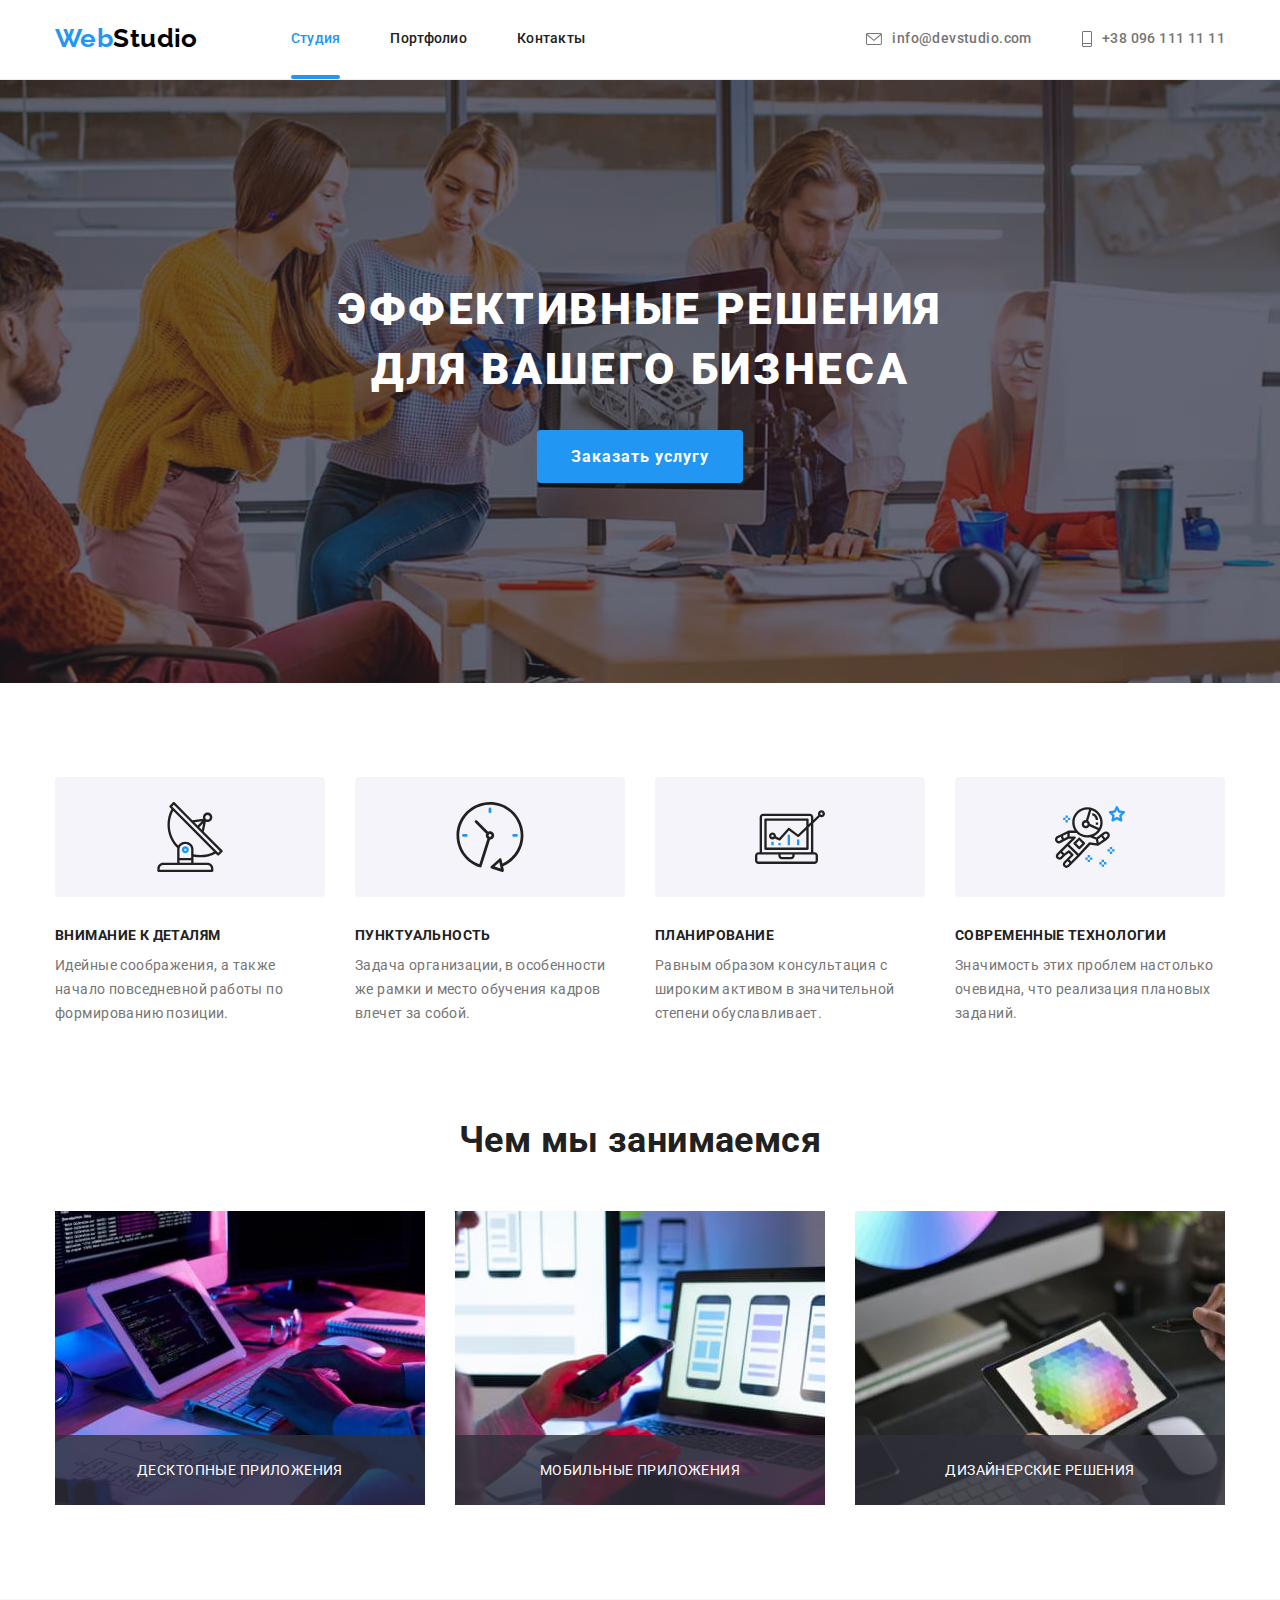
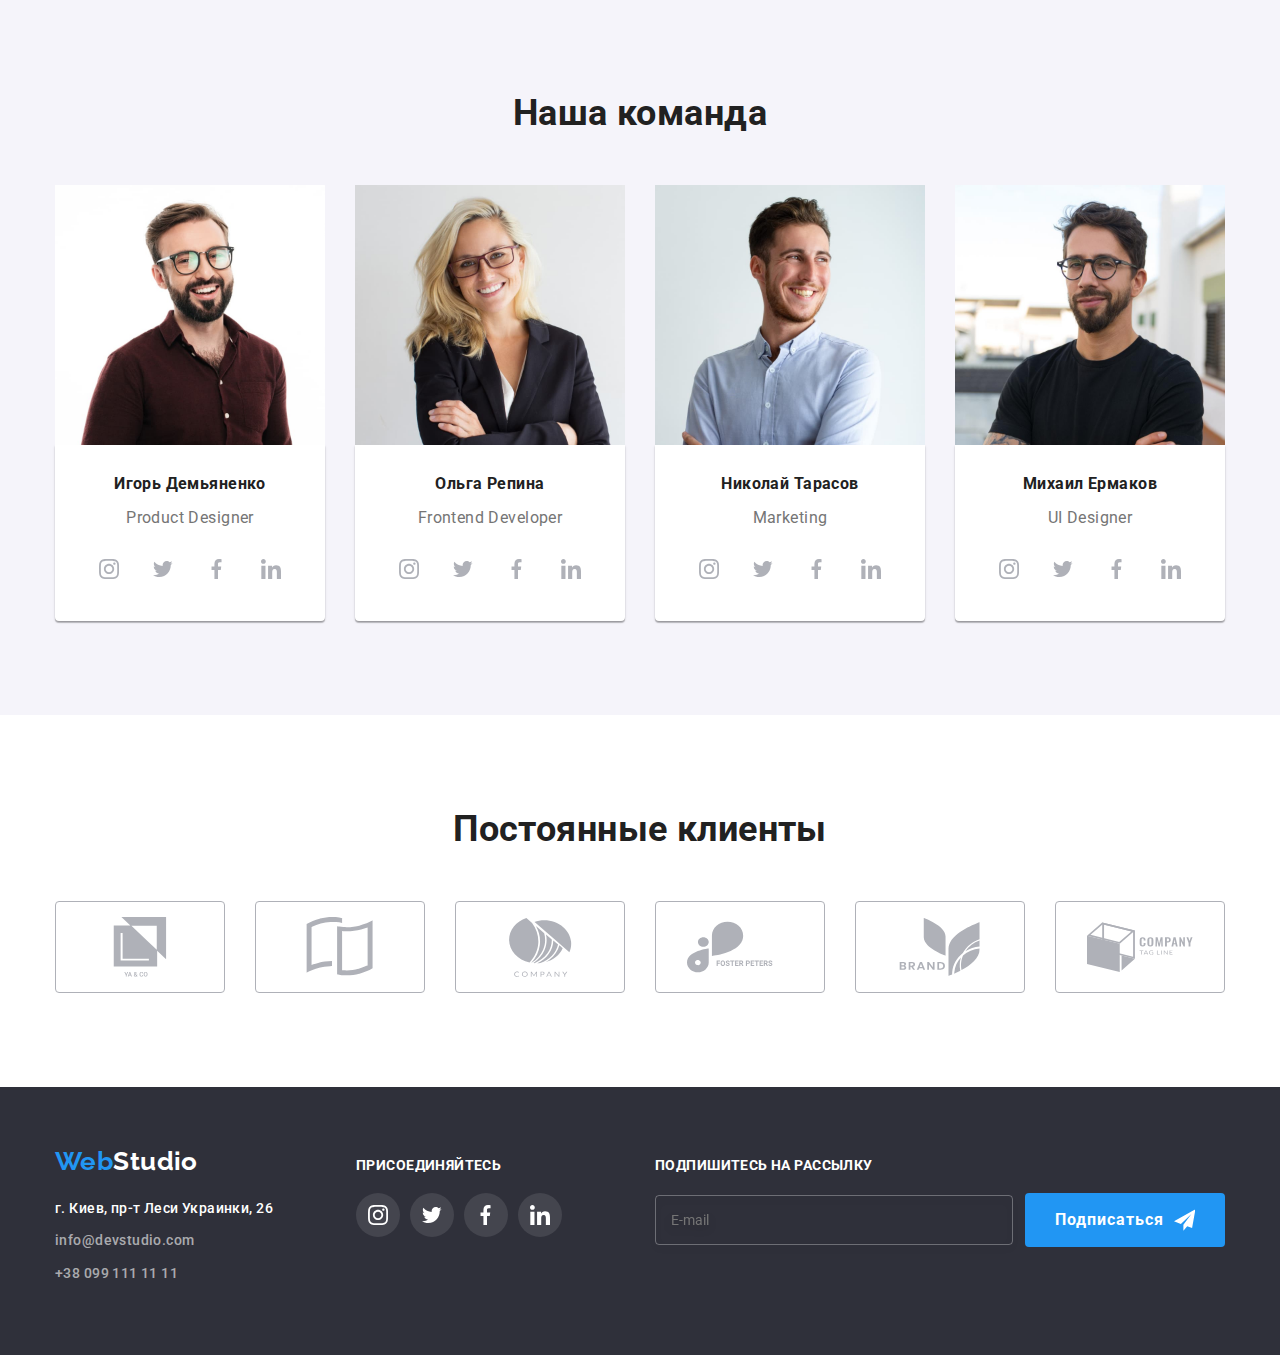
==== commit 6e0f0dca: "footer changes in progress" ====
--- a/index.html
+++ b/index.html
@@ -18,30 +18,38 @@
 
     <body>
         <header class="header">
-            <div class="container header-container">
-                <nav class="site-nav header-wrap">
-                    <a class="link logo" href=""> <span class="web">Web</span>Studio</a>
-                    <ul class="header-list list">
-                        <li class="header-item"> <a class="header-link link
+            <div class="container header__container">
+                <nav class="site-nav">
+                    <a class="link logo logo--dark-theme" href=""> <span
+                            class="web">Web</span>Studio</a>
+                    <ul class="site-nav__list list">
+                        <li class="site-nav__item"> <a class="site-nav__link
+                                link
                                 current-page-link"
                                 href="">Студия</a></li>
-                        <li class="header-item"> <a class="header-link link"
+                        <li class="site-nav__item"> <a class="site-nav__link
+                                link"
                                 href="./portfolio.html"> Портфолио</a></li>
-                        <li class="header-item"> <a class="header-link link"
+                        <li class="site-nav__item"> <a class="site-nav__link
+                                link"
                                 href=""> Контакты</a></li>
                     </ul>
                 </nav>
                 <ul class="list contacts-nav">
-                    <li class="contacts-item"> <a class="contacts-link link"
+                    <li class="contacts-nav__item"> <a class="contacts-nav__link
+                            link"
                             href="mailto:info@devstudio.com">
-                            <svg class="contacts-icon" width="16" height="12">
+                            <svg class="contacts-nav__icon" width="16"
+                                height="12">
                                 <use href="./images/icons.svg#icon-envelope"></use>
                             </svg>
                             <span>info@devstudio.com</span>
                         </a></li>
-                    <li class="contacts-item"> <a class="contacts-link link"
+                    <li class="contacts-nav__item"> <a class="contacts-nav__link
+                            link"
                             href="tel:+380961111111">
-                            <svg class="contacts-icon" width="10" height="16">
+                            <svg class="contacts-nav__icon" width="10"
+                                height="16">
                                 <use href="./images/icons.svg#icon-phone"></use>
                             </svg>
                             <span>+38
@@ -54,72 +62,75 @@
         <main>
             <section class="hero">
                 <div class="container">
-                    <h1 class="hero-title">Эффективные решения для вашего
+                    <h1 class="hero__title">Эффективные решения для вашего
                         бизнеса</h1>
                     <button type="button" class="button"
                         data-modal-open>Заказать
                         услугу</button>
                 </div>
             </section>
-            <section class="section">
+            <section class="section advantages">
                 <div class="container">
                     <h2 class="visually-hidden">Наши преимущества</h2>
-                    <ul class="advantages-list list">
-                        <li class="advantages-item">
-                            <div class="advantages-wrap">
-                                <svg class="advantages-icon" width="70"
+                    <ul class="advantages__list list">
+                        <li class="advantages__item">
+                            <div class="advantages__wrap">
+                                <svg class="advantages__icon" width="70"
                                     height="70">
                                     <use
                                         href="./images/icons.svg#icon-advantages1"></use>
                                 </svg>
                             </div>
-                            <h3 class="advantages-descr section-subtitle">Внимание
+                            <h3 class="advantages__descr section__subtitle">Внимание
                                 к
                                 деталям</h3>
-                            <p class="subtitle-text">Идейные соображения, а
+                            <p class="section__text">Идейные
+                                соображения, а
                                 также
                                 начало повседневной
                                 работы по формированию позиции.</p>
                         </li>
-                        <li class="advantages-item">
-                            <div class="advantages-wrap">
-                                <svg class="advantages-icon" width="70"
+                        <li class="advantages__item">
+                            <div class="advantages__wrap">
+                                <svg class="advantages__icon" width="70"
                                     height="70">
                                     <use
                                         href="./images/icons.svg#icon-advantages2"></use>
                                 </svg>
                             </div>
-                            <h3 class="advantages-descr section-subtitle">Пунктуальность</h3>
-                            <p class="subtitle-text">Задача организации, в
+                            <h3 class="advantages__descr section__subtitle">Пунктуальность</h3>
+                            <p class="section__text">Задача
+                                организации, в
                                 особенности же рамки и место
                                 обучения кадров влечет за собой.</p>
                         </li>
-                        <li class="advantages-item">
-                            <div class="advantages-wrap">
-                                <svg class="advantages-icon" width="70"
+                        <li class="advantages__item">
+                            <div class="advantages__wrap">
+                                <svg class="advantages__icon" width="70"
                                     height="70">
                                     <use
                                         href="./images/icons.svg#icon-advantages3"></use>
                                 </svg>
                             </div>
-                            <h3 class="advantages-descr section-subtitle">Планирование</h3>
-                            <p class="subtitle-text">Равным образом
+                            <h3 class="advantages__descr section__subtitle">Планирование</h3>
+                            <p class="section__text">Равным образом
                                 консультация
                                 с
                                 широким активом в
                                 значительной степени обуславливает.</p>
                         </li>
-                        <li class="advantages-item">
-                            <div class="advantages-wrap">
-                                <svg class="advantages-icon" width="70"
+                        <li class="advantages__item">
+                            <div class="advantages__wrap">
+                                <svg class="advantages__icon" width="70"
                                     height="70">
                                     <use
                                         href="./images/icons.svg#icon-advantages4"></use>
                                 </svg>
                             </div>
-                            <h3 class="advantages-descr section-subtitle">Современные
+                            <h3 class="advantages__descr section__subtitle">Современные
                                 технологии</h3>
-                            <p class="subtitle-text">Значимость этих проблем
+                            <p class="section__text">Значимость этих
+                                проблем
                                 настолько очевидна, что
                                 реализация плановых заданий.</p>
                         </li>
@@ -128,29 +139,29 @@
             </section>
             <section class="section features">
                 <div class="container">
-                    <h2 class="section-title">Чем мы
+                    <h2 class="section__title">Чем мы
                         занимаемся</h2>
-                    <ul class="features-list list features-wrap">
-                        <li class="features-item"> <img
+                    <ul class="features__list list">
+                        <li class="features__item"> <img
                                 src="./images/computer.jpg"
                                 alt="схема" width="370">
-                            <div class="features-text-thumb">
-                                <p class="features-text">
+                            <div class="features__thumb">
+                                <p class="features__text">
                                     десктопные приложения</p></div>
                         </li>
-                        <li class="features-item"> <img
+                        <li class="features__item"> <img
                                 src="./images/phone.jpg"
                                 alt="телефон" width="370">
-                            <div class="features-text-thumb">
-                                <p class="features-text">
+                            <div class="features__thumb">
+                                <p class="features__text">
                                     мобильные приложения</p></div>
                         </li>
-                        <li class="features-item"> <img
+                        <li class="features__item"> <img
                                 src="./images/colors.jpg"
                                 alt="панель
                                 цветов" width="370">
-                            <div class="features-text-thumb">
-                                <p class="features-text">
+                            <div class="features__thumb">
+                                <p class="features__text">
                                     дизайнерские решения</p></div>
                         </li>
                     </ul>
@@ -158,45 +169,46 @@
             </section>
             <section class="section team">
                 <div class="container">
-                    <h2 class="section-title">Наша команда</h2>
-                    <ul class="list team-list team-wrap">
-                        <li class="team-item">
+                    <h2 class="section__title">Наша команда</h2>
+                    <ul class="list team__list">
+                        <li class="team__item">
                             <img src="./images/Product-designer.jpg"
                                 alt="Product-designer" width="270">
-                            <div class="team-container">
-                                <h3 class="team-member-name section-subtitle">Игорь
+                            <div class="team__wrap">
+                                <h3 class="team__name section__subtitle">Игорь
                                     Демьяненко</h3>
-                                <p class="team-member-pos subtitle-text">Product
+                                <p class="team__position
+                                    section__text">Product
                                     Designer</p>
-                                <ul class="list team-social-list">
-                                    <li class="item team-social-item"> <a
+                                <ul class="list socials">
+                                    <li class="item socials__item"> <a
                                             href="https://www.instagram.com"
-                                            class="link team-social-link"> <svg
-                                                class="team-social-icon"
+                                            class="link socials__link"> <svg
+                                                class="socials__icon"
                                                 width="20" height="20">
                                                 <use
                                                     href="./images/icons.svg#icon-instagram-icon"></use>
                                             </svg> </a> </li>
-                                    <li class="item team-social-item"> <a
+                                    <li class="item socials__item"> <a
                                             href="" class="link
-                                            team-social-link"> <svg
-                                                class="team-social-icon"
+                                            socials__link"> <svg
+                                                class="socials__icon"
                                                 width="20" height="20">
                                                 <use
                                                     href="./images/icons.svg#icon-twitter-icon"></use>
                                             </svg> </a> </li>
-                                    <li class="item team-social-item"> <a
+                                    <li class="item socials__item"> <a
                                             href="https://www.facebook.com"
-                                            class="link team-social-link"> <svg
-                                                class="team-social-icon"
+                                            class="link socials__link"> <svg
+                                                class="socials__icon"
                                                 width="20" height="20">
                                                 <use
                                                     href="./images/icons.svg#icon-facebook-icon"></use>
                                             </svg> </a> </li>
-                                    <li class="item team-social-item"> <a
+                                    <li class="item socials__item"> <a
                                             href="https://www.linkedin.com"
-                                            class="link team-social-link"> <svg
-                                                class="team-social-icon"
+                                            class="link socials__link"> <svg
+                                                class="socials__icon"
                                                 width="20" height="20">
                                                 <use
                                                     href="./images/icons.svg#icon-linkedin-icon"></use>
@@ -204,43 +216,44 @@
                                 </ul>
                             </div>
                         </li>
-                        <li class="team-item">
+                        <li class="team__item">
                             <img src="./images/Front-end-developer.jpg"
                                 alt="Front-end-developer" width="270">
-                            <div class="team-container">
-                                <h3 class="team-member-name section-subtitle">Ольга
+                            <div class="team__wrap">
+                                <h3 class="team__name section__subtitle">Ольга
                                     Репина</h3>
-                                <p class="team-member-pos subtitle-text">Frontend
+                                <p class="team__position
+                                    section__text">Frontend
                                     Developer</p>
-                                <ul class="list team-social-list">
-                                    <li class="item team-social-item"> <a
+                                <ul class="list socials">
+                                    <li class="item socials__item"> <a
                                             href="https://www.instagram.com"
-                                            class="link team-social-link"> <svg
-                                                class="team-social-icon"
+                                            class="link socials__link"> <svg
+                                                class="socials__icon"
                                                 width="20" height="20">
                                                 <use
                                                     href="./images/icons.svg#icon-instagram-icon"></use>
                                             </svg> </a> </li>
-                                    <li class="item team-social-item"> <a
+                                    <li class="item socials__item"> <a
                                             href="https://www.twitter.com"
-                                            class="link team-social-link"> <svg
-                                                class="team-social-icon"
+                                            class="link socials__link"> <svg
+                                                class="socials__icon"
                                                 width="20" height="20">
                                                 <use
                                                     href="./images/icons.svg#icon-twitter-icon"></use>
                                             </svg> </a> </li>
-                                    <li class="item team-social-item"> <a
+                                    <li class="item socials__item"> <a
                                             href="https://www.facebook.com"
-                                            class="link team-social-link"> <svg
-                                                class="team-social-icon"
+                                            class="link socials__link"> <svg
+                                                class="socials__icon"
                                                 width="20" height="20">
                                                 <use
                                                     href="./images/icons.svg#icon-facebook-icon"></use>
                                             </svg> </a> </li>
-                                    <li class="item team-social-item"> <a
+                                    <li class="item socials__item"> <a
                                             href="https://www.linkedin.com"
-                                            class="link team-social-link"> <svg
-                                                class="team-social-icon"
+                                            class="link socials__link"> <svg
+                                                class="socials__icon"
                                                 width="20" height="20">
                                                 <use
                                                     href="./images/icons.svg#icon-linkedin-icon"></use>
@@ -248,42 +261,43 @@
                                 </ul>
                             </div>
                         </li>
-                        <li class="team-item">
+                        <li class="team__item">
                             <img src="./images/Marketing.jpg"
                                 alt="Marketing" width="270">
-                            <div class="team-container">
-                                <h3 class="team-member-name section-subtitle">Николай
+                            <div class="team__wrap">
+                                <h3 class="team__name section__subtitle">Николай
                                     Тарасов</h3>
-                                <p class="team-member-pos subtitle-text">Marketing</p>
-                                <ul class="list team-social-list">
-                                    <li class="item team-social-item"> <a
+                                <p class="team__position
+                                    section__text">Marketing</p>
+                                <ul class="list socials">
+                                    <li class="item socials__item"> <a
                                             href="https://www.instagram.com"
-                                            class="link team-social-link"> <svg
-                                                class="team-social-icon"
+                                            class="link socials__link"> <svg
+                                                class="socials__icon"
                                                 width="20" height="20">
                                                 <use
                                                     href="./images/icons.svg#icon-instagram-icon"></use>
                                             </svg> </a> </li>
-                                    <li class="item team-social-item"> <a
+                                    <li class="item socials__item"> <a
                                             href="https://www.twitter.com"
-                                            class="link team-social-link"> <svg
-                                                class="team-social-icon"
+                                            class="link socials__link"> <svg
+                                                class="socials__icon"
                                                 width="20" height="20">
                                                 <use
                                                     href="./images/icons.svg#icon-twitter-icon"></use>
                                             </svg> </a> </li>
-                                    <li class="item team-social-item"> <a
+                                    <li class="item socials__item"> <a
                                             href="https://www.facebook.com"
-                                            class="link team-social-link"> <svg
-                                                class="team-social-icon"
+                                            class="link socials__link"> <svg
+                                                class="socials__icon"
                                                 width="20" height="20">
                                                 <use
                                                     href="./images/icons.svg#icon-facebook-icon"></use>
                                             </svg> </a> </li>
-                                    <li class="item team-social-item"> <a
+                                    <li class="item socials__item"> <a
                                             href="https://www.linkedin.com"
-                                            class="link team-social-link"> <svg
-                                                class="team-social-icon"
+                                            class="link socials__link"> <svg
+                                                class="socials__icon"
                                                 width="20" height="20">
                                                 <use
                                                     href="./images/icons.svg#icon-linkedin-icon"></use>
@@ -291,43 +305,44 @@
                                 </ul>
                             </div>
                         </li>
-                        <li class="team-item">
+                        <li class="team__item">
                             <img src="./images/Designer.jpg"
                                 alt="u-i-designer" width="270">
-                            <div class="team-container">
-                                <h3 class="team-member-name section-subtitle">Михаил
+                            <div class="team__wrap">
+                                <h3 class="team__name section__subtitle">Михаил
                                     Ермаков</h3>
-                                <p class="team-member-pos subtitle-text">UI
+                                <p class="team__position
+                                    section__text">UI
                                     Designer</p>
-                                <ul class="list team-social-list">
-                                    <li class="item team-social-item"> <a
+                                <ul class="list socials">
+                                    <li class="item socials__item"> <a
                                             href="https://www.instagram.com"
-                                            class="link team-social-link"> <svg
-                                                class="team-social-icon"
+                                            class="link socials__link"> <svg
+                                                class="socials__icon"
                                                 width="20" height="20">
                                                 <use
                                                     href="./images/icons.svg#icon-instagram-icon"></use>
                                             </svg> </a> </li>
-                                    <li class="item team-social-item"> <a
+                                    <li class="item socials__item"> <a
                                             href="https://www.twitter.com"
-                                            class="link team-social-link"> <svg
-                                                class="team-social-icon"
+                                            class="link socials__link"> <svg
+                                                class="socials__icon"
                                                 width="20" height="20">
                                                 <use
                                                     href="./images/icons.svg#icon-twitter-icon"></use>
                                             </svg> </a> </li>
-                                    <li class="item team-social-item"> <a
+                                    <li class="item socials__item"> <a
                                             href="https://www.facebook.com"
-                                            class="link team-social-link"> <svg
-                                                class="team-social-icon"
+                                            class="link socials__link"> <svg
+                                                class="socials__icon"
                                                 width="20" height="20">
                                                 <use
                                                     href="./images/icons.svg#icon-facebook-icon"></use>
                                             </svg> </a> </li>
-                                    <li class="item team-social-item"> <a
+                                    <li class="item socials__item"> <a
                                             href="https://www.linkedin.com"
-                                            class="link team-social-link"> <svg
-                                                class="team-social-icon"
+                                            class="link socials__link"> <svg
+                                                class="socials__icon"
                                                 width="20" height="20">
                                                 <use
                                                     href="./images/icons.svg#icon-linkedin-icon"></use>
@@ -338,48 +353,48 @@
                     </ul>
                 </div>
             </section>
-            <section class="section our-clients">
+            <section class="section clients">
                 <div class="container">
-                    <h2 class="section-title">Постоянные клиенты</h2>
-                    <ul class="our-clients-list list">
-                        <li class="our-clients-item item"> <a href=""
-                                class="link our-clients-link">
-                                <svg class="our-clients-icon" width="106"
+                    <h2 class="section__title">Постоянные клиенты</h2>
+                    <ul class="clients__list list">
+                        <li class="clients__item item"> <a href=""
+                                class="link clients__link">
+                                <svg class="clients__icon" width="106"
                                     height="60">
                                     <use href="./images/icons.svg#icon-client1"></use>
                                 </svg>
                             </a> </li>
-                        <li class="our-clients-item item"> <a href=""
-                                class="link our-clients-link">
-                                <svg class="our-clients-icon" width="106"
+                        <li class="clients__item item"> <a href=""
+                                class="link clients__link">
+                                <svg class="clients__icon" width="106"
                                     height="60">
                                     <use href="./images/icons.svg#icon-client2"></use>
                                 </svg>
                             </a> </li>
-                        <li class="our-clients-item item"> <a href=""
-                                class="link our-clients-link">
-                                <svg class="our-clients-icon" width="106"
+                        <li class="clients__item item"> <a href=""
+                                class="link clients__link">
+                                <svg class="clients__icon" width="106"
                                     height="60">
                                     <use href="./images/icons.svg#icon-client3"></use>
                                 </svg>
                             </a> </li>
-                        <li class="our-clients-item item"> <a href=""
-                                class="link our-clients-link">
-                                <svg class="our-clients-icon" width="106"
+                        <li class="clients__item item"> <a href=""
+                                class="link clients__link">
+                                <svg class="clients__icon" width="106"
                                     height="60">
                                     <use href="./images/icons.svg#icon-client4"></use>
                                 </svg>
                             </a> </li>
-                        <li class="our-clients-item item"> <a href=""
-                                class="link our-clients-link">
-                                <svg class="our-clients-icon" width="106"
+                        <li class="clients__item item"> <a href=""
+                                class="link clients__link">
+                                <svg class="clients__icon" width="106"
                                     height="60">
                                     <use href="./images/icons.svg#icon-client5"></use>
                                 </svg>
                             </a> </li>
-                        <li class="our-clients-item item"> <a href=""
-                                class="link our-clients-link">
-                                <svg class="our-clients-icon" width="106"
+                        <li class="clients__item item"> <a href=""
+                                class="link clients__link">
+                                <svg class="clients__icon" width="106"
                                     height="60">
                                     <use href="./images/icons.svg#icon-client6"></use>
                                 </svg>
@@ -390,25 +405,30 @@
         </main>
 
         <footer class="footer">
-            <div class="container footer-wrap">
-                <div class="contact-us-footer">
-                    <a class="logo logo-white" href=""> <span class="web">Web</span>Studio</a>
+            <div class="container footer__wrap">
+                <div class="footer__contact-us">
+                    <a class="link logo logo--light-theme" href=""> <span
+                            class="web">Web</span>Studio</a>
                     <address class="address">
-                        <ul class="list footer-list">
-                            <li class="address-item"> <a class="link
-                                    contacts-link
-                                    address-link"
+                        <ul class="list contacts-nav contacts-nav--light-theme">
+                            <li class="contacts-nav__item
+                                contacts-nav__item--light-theme"> <a class="link
+                                    contacts-nav__link
+                                    address__link"
                                     href="https://www.google.com/maps/place/%D0%B1%D1%83%D0%BB.+%D0%9B%D0%B5%D1%81%D0%B8+%D0%A3%D0%BA%D1%80%D0%B0%D0%B8%D0%BD%D0%BA%D0%B8,+26,+%D0%9A%D0%B8%D0%B5%D0%B2,+02000/@50.4265807,30.5361971,17z/data=!3m1!4b1!4m5!3m4!1s0x40d4cf0e033ecbe9:0x57a4dffefec77da0!8m2!3d50.4265807!4d30.5383859">г.
                                     Киев,
                                     пр-т Леси
                                     Украинки, 26</a></li>
-                            <li class="address-item"><a
-                                    class="contacts-link-white
-                                    contacts-link
+                            <li class="contacts-nav__item
+                                contacts-nav__item--light-theme"><a
+                                    class="contacts-nav__link--light-theme
+                                    contacts-nav__link
                                     link"
                                     href="mailto:info@devstudio.com">info@devstudio.com</a></li>
-                            <li><a class="contacts-link-white
-                                    contacts-link
+                            <li class="contacts-nav__item
+                                contacts-nav__item--light-theme"><a
+                                    class="contacts-nav__link--light-theme
+                                    contacts-nav__link
                                     link"
                                     href="tel:+380991111111">+38
                                     099 111
--- a/css/main.min.css
+++ b/css/main.min.css
@@ -1,2 +1,2 @@
-p,h1,h2,h3,h4,h5,h6{margin:0}ul,p{margin:0;padding:0}body{font-family:"Roboto", sans-serif;letter-spacing:0.03em;font-size:14px;color:var(--primary-text-color)}img{display:block}.list{list-style:none}.link{text-decoration:none}.visually-hidden{position:absolute;white-space:nowrap;width:1px;height:1px;overflow:hidden;border:0;padding:0;clip:rect(0 0 0 0);clip-path:inset(50%);margin:-1px}.container{width:1200px;padding-right:15px;padding-left:15px;margin:0 auto}.button{padding:10px 32px;color:var(--btn-color);background-color:var(--accent-color);border-color:transparent;border-radius:4px;font-family:inherit;font-weight:700;font-size:16px;line-height:1.87;letter-spacing:0.06em;box-shadow:none;cursor:pointer;transition:background-color 250ms cubic-bezier(0.4, 0, 0.2, 1),box-shadow 250ms cubic-bezier(0.4, 0, 0.2, 1)}.button:hover,.button:focus{background-color:var(--hover-color);box-shadow:0px 4px 4px rgba(0,0,0,0.15)}.logo{margin-right:93px;color:#000000;font-family:Raleway, sans-serif;font-weight:700;font-size:26px}.web{color:var(--accent-color)}.section{padding-bottom:94px;padding-top:94px}.section-title{font-weight:700;font-size:36px;line-height:1.16;text-align:center;margin-bottom:50px}.section-subtitle{margin-bottom:10px;font-weight:700;line-height:1.16}.subtitle-text{font-size:14px;line-height:1.71;color:var(--secondary-text-color)}.backdrop{position:fixed;top:0;left:0;width:100%;height:100%;background-color:rgba(0,0,0,0.2);opacity:1;transition:opacity 250ms cubic-bezier(0.4, 0, 0.2, 1),visibility 250ms cubic-bezier(0.4, 0, 0.2, 1)}.backdrop.is-hidden .modal{transform:translate(-50%, -50%) rotate(-10deg) scale(0.7)}.modal{position:absolute;top:50%;left:50%;width:528px;height:581px;padding:40px;background-color:#FFFFFF;box-shadow:0px 1px 3px rgba(0,0,0,0.12),0px 1px 1px rgba(0,0,0,0.14),0px 2px 1px rgba(0,0,0,0.2);border-radius:4px;transform:translate(-50%, -50%) rotate(0) scale(1);transition:transform 250ms cubic-bezier(0.4, 0, 0.2, 1)}.backdrop.is-hidden{opacity:0;pointer-events:none;visibility:hidden}.close-icon-btn{position:absolute;top:8px;right:8px;display:flex;justify-content:center;align-items:center;width:30px;height:30px;background-color:#fff;border:1px solid rgba(0,0,0,0.1);border-radius:50%;cursor:pointer}.close-icon{fill:#000000}.header-form{margin-bottom:12px;font-weight:700;font-size:20px;line-height:1.15;text-align:center;letter-spacing:0.03em;color:var(--primary-text-color);text-align:center}.form-field{margin-bottom:10px}.form-field-textarea{margin-bottom:20px}.form-field-checkbox{margin-bottom:30px}.form-input,.form-text{padding-left:40px;width:100%;height:40px;border:1px solid rgba(33,33,33,0.2);border-radius:4px;outline:none;transition:border 250ms cubic-bezier(0.4, 0, 0.2, 1)}.form-text{display:block;height:120px;padding:12px 16px;margin-bottom:20px;resize:none}.form-text::placeholder{font-size:14px;line-height:1.14;letter-spacing:0.01em;color:rgba(117,117,117,0.5)}.form-label{display:block;margin-bottom:4px;font-size:12px;line-height:1.16;letter-spacing:0.01em;color:var(--secondary-text-color)}.form-input-wrap{position:relative}.form-input-wrap:focus-within .form-input{border-color:var(--accent-color)}.form-input-wrap:focus-within .name-icon,.form-input-wrap:focus-within .tel-icon,.form-input-wrap:focus-within .email-icon{fill:var(--accent-color)}.form-field:focus-within .form-text{border:1px solid var(--accent-color)}.name-icon,.tel-icon,.email-icon{position:absolute;left:12px;top:50%;transform:translateY(-50%);transition:fill 250ms cubic-bezier(0.4, 0, 0.2, 1)}.label-checkbox{display:flex;align-items:center;justify-content:center;font-size:14px;line-height:1.71;letter-spacing:0.03em;color:var(--secondary-text-color);cursor:pointer}.label-checkbox-link{color:var(--accent-color)}.form-checkbox-wrap{display:flex;justify-content:center;align-items:center;width:16px;height:15px;border:2px solid #000000;border-radius:2px;margin-right:8px}.form-checkbox:focus+.label-checkbox>.form-checkbox-wrap{outline:1px solid var(--accent-color)}.form-checkbox-icon{fill:transparent}.form-checkbox:checked+.label-checkbox>.form-checkbox-wrap{background-color:var(--accent-color);border:none}.form-checkbox:checked+.label-checkbox .form-checkbox-icon{fill:#fff}.submit-btn{display:block;margin:0 auto;width:200px;box-shadow:0px 4px 4px rgba(0,0,0,0.15)}.header{padding-top:24px;padding-bottom:25px;border-bottom:1px solid #ececec}.header-container{display:flex;align-items:center}.header-wrap{display:flex;align-items:center}.header-list{display:flex}.header-item:not(:last-child){margin-right:50px}.site-nav{display:flex;align-items:center}.header-link{color:var(--primary-text-color);font-weight:500;line-height:1.14;letter-spacing:0.02em;transition:color 250ms cubic-bezier(0.4, 0, 0.2, 1)}.header-link:hover,.header-link:focus{color:var(--accent-color)}.contacts-nav{display:flex;margin-left:auto}.contacts-link{display:flex;align-items:center;color:var(--secondary-text-color);font-weight:500;line-height:1.71;letter-spacing:0.03em;transition:color 250ms cubic-bezier(0.4, 0, 0.2, 1)}.contacts-item+.contacts-item{margin-left:50px}.contacts-link:hover,.contacts-link:focus{color:var(--accent-color)}.contacts-icon{margin-right:10px;fill:currentColor}.hero{padding-top:200px;padding-bottom:200px;max-width:1600px;margin-right:auto;margin-left:auto;background-color:gray;background-image:linear-gradient(to right, rgba(47,48,58,0.4), rgba(47,48,58,0.4)),url(../images/hero-img.jpg);background-size:cover;background-position:center;background-repeat:no-repeat;text-align:center}.hero-title{width:696px;margin-left:auto;margin-right:auto;margin-bottom:30px;color:#ffffff;font-weight:900;font-size:44px;line-height:1.36;text-align:center;letter-spacing:0.06em;text-transform:uppercase}.advantages-descr{font-size:14px;text-transform:uppercase}.advantages-list{display:flex}.advantages-item{width:calc((100% - 60px) / 3)}.advantages-item:not(:last-child){margin-right:30px}.advantages-wrap{width:270px;height:120px;background-color:#F5F4FA;border-radius:4px;display:flex;justify-content:center;align-items:center;margin-bottom:30px}.features{padding-top:0}.features-wrap{display:flex}.features-item{position:relative;width:calc((100% - 60px) / 3)}.features-item:not(:last-child){margin-right:30px}.features-text-thumb{position:absolute;bottom:0;left:0;width:100%;display:flex;justify-content:center;align-items:center;height:70px;background-color:rgba(47,48,58,0.8)}.features-text{text-transform:uppercase;font-size:14px;line-height:16px;text-align:center;letter-spacing:0.03em;text-transform:uppercase;color:#FFFFFF}.team{background-color:#f5f4fa}.team-wrap{display:flex}.team-item{width:calc((100% - 90px) / 4)}.team-item:not(:last-child){margin-right:30px}.team-container{padding-top:30px;padding-bottom:30px;background-color:#fff;text-align:center;box-shadow:0px 1px 3px rgba(0,0,0,0.12),0px 1px 1px rgba(0,0,0,0.14),0px 2px 1px rgba(0,0,0,0.2);border-radius:0px 0px 4px 4px}.team-member-name{font-size:16px}.team-member-pos{font-size:16px}.team-social-list{display:flex;justify-content:center;align-items:center;margin-top:16px}.team-social-link{display:flex;justify-content:center;align-items:center;width:44px;height:44px;border-radius:50%;background-color:#ffffff;transition:background-color 250ms cubic-bezier(0.4, 0, 0.2, 1)}.team-social-link:hover,.team-social-link:focus{background-color:var(--accent-color)}.team-social-link:hover .team-social-icon,.team-social-link:focus .team-social-icon{fill:#fff}.team-social-item+.team-social-item{margin-left:10px}.team-social-icon{fill:#AFB1B8;transition:fill 250ms cubic-bezier(0.4, 0, 0.2, 1)}.our-clients-list{display:flex;justify-content:center}.our-clients-link{display:flex;justify-content:center;align-items:center;width:170px;height:92px;border:1px solid #AFB1B8;border-radius:4px;transition:border 250ms cubic-bezier(0.4, 0, 0.2, 1)}.our-clients-item+.our-clients-item{margin-left:30px}.our-clients-icon{fill:#AFB1B8;transition:fill 250ms cubic-bezier(0.4, 0, 0.2, 1)}.our-clients-link:hover,.our-clients-link:focus{border:1px solid var(--accent-color)}.our-clients-link:hover .our-clients-icon,.our-clients-link:focus .our-clients-icon{fill:var(--accent-color)}.current-page-link{color:var(--accent-color);position:relative}.current-page-link::after{position:absolute;left:0;bottom:-33px;content:'';display:inline-block;width:100%;height:4px;background-color:var(--accent-color);border-radius:2px}.projects-overlay{position:relative;overflow:hidden}.projects-overlay-text{position:absolute;top:0;left:0;padding:63px 24px;font-size:18px;line-height:1.56;letter-spacing:0.03em;color:#FFFFFF;background-color:var(--accent-color);transform:translateY(100%);transition:transform 250ms cubic-bezier(0.4, 0, 0.2, 1)}.projects-item-link:hover .projects-overlay-text,.projects-item-link:focus .projects-overlay-text{transform:translateY(0)}.projects-list{display:flex;justify-content:center;margin-bottom:50px}.projects-item+.projects-item{margin-left:8px}.projects-button{padding:6px 22px;background-color:#f5f4fa;color:var(--primary-text-color);font-weight:500;line-height:1.63;border-radius:4px}.projects-button:hover,.projects-button:focus{background-color:var(--accent-color);color:var(--btn-color)}.projects-name-link{margin-bottom:4px;font-size:18px;line-height:2;color:var(--primary-text-color)}.projects-type-link{font-size:16px;line-height:1.87;color:var(--secondary-text-color)}.projects-wrap{display:flex;flex-wrap:wrap;margin:-15px}.projects-item-wrap{width:calc((100% - 90px) / 3);margin:15px}.projects-content{padding:20px 24px;border:1px solid #eeeeee;border-top:none}.projects-item-link{position:relative;display:block;transition:box-shadow 250ms cubic-bezier(0.4, 0, 0.2, 1)}.projects-item-link:hover,.projects-item-link:focus{box-shadow:0px 1px 1px rgba(0,0,0,0.12),0px 4px 4px rgba(0,0,0,0.06),1px 4px 6px rgba(0,0,0,0.16)}.footer{padding-top:60px;padding-bottom:60px;background-color:var(--background-section-color);color:#ffffff}.logo-white{display:inline-block;margin-bottom:20px;margin-right:0;color:#ffffff;text-decoration:none}.address{font-style:normal}.address-link{color:#ffffff}.contacts-link-white{color:rgba(255,255,255,0.6)}.address-item{margin-bottom:9px}.join-us{margin-right:93px}.join-us-title,.sign-up-title{margin-bottom:20px;text-transform:uppercase;color:#ffffff;font-size:14px;font-weight:700}.footer-social-list{display:flex;justify-content:center}.join-us-link{display:flex;justify-content:center;align-items:center;width:44px;height:44px;background-color:rgba(255,255,255,0.1);border-radius:50%;transition:background-color 250ms cubic-bezier(0.4, 0, 0.2, 1)}.join-us-link:hover,.join-us-link:focus{background-color:var(--accent-color)}.footer-social-item+.footer-social-item{margin-left:10px}.footer-social-icon{fill:#ffffff}.footer-wrap{display:flex;align-items:baseline}.contact-us-footer{flex-grow:1;margin-right:70px}.sign-up-form{display:flex;align-items:baseline}.sign-up-btn{display:inline-flex;align-items:center;margin-left:12px;width:200px;padding-right:28px;padding-left:28px}.send-icon{margin-left:10px;fill:#fff}.sign-up-input{width:358px;height:50px;border:1px solid rgba(255,255,255,0.3);filter:drop-shadow(0px 4px 4px rgba(0,0,0,0.15));border-radius:4px;background-color:transparent;padding:15px;color:#fff;outline:none}
+p,h1,h2,h3,h4,h5,h6{margin:0}ul,p{margin:0;padding:0}body{font-family:"Roboto", sans-serif;letter-spacing:0.03em;font-size:14px;color:#212121}img{display:block}.list{list-style:none}.link{text-decoration:none}.visually-hidden{position:absolute;white-space:nowrap;width:1px;height:1px;overflow:hidden;border:0;padding:0;clip:rect(0 0 0 0);clip-path:inset(50%);margin:-1px}.container{width:1200px;padding-right:15px;padding-left:15px;margin:0 auto}.button{padding:10px 32px;color:#fff;background-color:#2196f3;border-color:transparent;border-radius:4px;font-family:inherit;font-weight:700;font-size:16px;line-height:1.87;letter-spacing:0.06em;box-shadow:none;cursor:pointer;transition:background-color 250ms cubic-bezier(0.4, 0, 0.2, 1),box-shadow 250ms cubic-bezier(0.4, 0, 0.2, 1)}.button:hover,.button:focus{background-color:#188CE8;box-shadow:0px 4px 4px rgba(0,0,0,0.15)}.logo{margin-right:93px;font-family:Raleway, sans-serif;font-weight:700;font-size:26px}.logo--dark-theme{color:#000000}.logo--light-theme{display:inline-block;margin-bottom:20px;margin-right:0;color:#ffffff}.web{color:#2196f3}.section{padding-bottom:94px;padding-top:94px}.section__title{font-weight:700;font-size:36px;line-height:1.16;text-align:center;margin-bottom:50px}.section__subtitle{margin-bottom:10px;font-weight:700;line-height:1.16}.section__text{font-size:14px;line-height:1.71;color:#757575}.backdrop{position:fixed;top:0;left:0;width:100%;height:100%;background-color:rgba(0,0,0,0.2);opacity:1;transition:opacity 250ms cubic-bezier(0.4, 0, 0.2, 1),visibility 250ms cubic-bezier(0.4, 0, 0.2, 1)}.backdrop.is-hidden .modal{transform:translate(-50%, -50%) rotate(-10deg) scale(0.7)}.modal{position:absolute;top:50%;left:50%;width:528px;height:581px;padding:40px;background-color:#FFFFFF;box-shadow:0px 1px 3px rgba(0,0,0,0.12),0px 1px 1px rgba(0,0,0,0.14),0px 2px 1px rgba(0,0,0,0.2);border-radius:4px;transform:translate(-50%, -50%) rotate(0) scale(1);transition:transform 250ms cubic-bezier(0.4, 0, 0.2, 1)}.backdrop.is-hidden{opacity:0;pointer-events:none;visibility:hidden}.close-icon-btn{position:absolute;top:8px;right:8px;display:flex;justify-content:center;align-items:center;width:30px;height:30px;background-color:#fff;border:1px solid rgba(0,0,0,0.1);border-radius:50%;cursor:pointer}.close-icon{fill:#000000}.header-form{margin-bottom:12px;font-weight:700;font-size:20px;line-height:1.15;text-align:center;letter-spacing:0.03em;color:#212121;text-align:center}.form-field{margin-bottom:10px}.form-field-textarea{margin-bottom:20px}.form-field-checkbox{margin-bottom:30px}.form-input,.form-text{padding-left:40px;width:100%;height:40px;border:1px solid rgba(33,33,33,0.2);border-radius:4px;outline:none;transition:border 250ms cubic-bezier(0.4, 0, 0.2, 1)}.form-text{display:block;height:120px;padding:12px 16px;margin-bottom:20px;resize:none}.form-text::placeholder{font-size:14px;line-height:1.14;letter-spacing:0.01em;color:rgba(117,117,117,0.5)}.form-label{display:block;margin-bottom:4px;font-size:12px;line-height:1.16;letter-spacing:0.01em;color:#757575}.form-input-wrap{position:relative}.form-input-wrap:focus-within .form-input{border-color:#2196f3}.form-input-wrap:focus-within .name-icon,.form-input-wrap:focus-within .tel-icon,.form-input-wrap:focus-within .email-icon{fill:#2196f3}.form-field:focus-within .form-text{border:1px solid #2196f3}.name-icon,.tel-icon,.email-icon{position:absolute;left:12px;top:50%;transform:translateY(-50%);transition:fill 250ms cubic-bezier(0.4, 0, 0.2, 1)}.label-checkbox{display:flex;align-items:center;justify-content:center;font-size:14px;line-height:1.71;letter-spacing:0.03em;color:#757575;cursor:pointer}.label-checkbox-link{color:#2196f3}.form-checkbox-wrap{display:flex;justify-content:center;align-items:center;width:16px;height:15px;border:2px solid #000000;border-radius:2px;margin-right:8px}.form-checkbox:focus+.label-checkbox>.form-checkbox-wrap{outline:1px solid #2196f3}.form-checkbox-icon{fill:transparent}.form-checkbox:checked+.label-checkbox>.form-checkbox-wrap{background-color:#2196f3;border:none}.form-checkbox:checked+.label-checkbox .form-checkbox-icon{fill:#fff}.submit-btn{display:block;margin:0 auto;width:200px;box-shadow:0px 4px 4px rgba(0,0,0,0.15)}.header{padding-top:24px;padding-bottom:25px;border-bottom:1px solid #ececec}.header__container{display:flex;align-items:center}.site-nav__list{display:flex}.site-nav__item:not(:last-child){margin-right:50px}.site-nav{display:flex;align-items:center}.site-nav__link{color:#212121;font-weight:500;line-height:1.14;letter-spacing:0.02em;transition:color 250ms cubic-bezier(0.4, 0, 0.2, 1)}.site-nav__link:hover,.site-nav__link:focus{color:#2196f3}.contacts-nav{display:flex;margin-left:auto}.contacts-nav__link{display:flex;align-items:center;color:#757575;font-weight:500;line-height:1.71;letter-spacing:0.03em;transition:color 250ms cubic-bezier(0.4, 0, 0.2, 1)}.contacts-nav__link:hover,.contacts-nav__link:focus{color:#2196f3}.contacts-nav__item+.contacts-nav__item{margin-left:50px}.contacts-nav__icon{margin-right:10px;fill:currentColor}.hero{padding-top:200px;padding-bottom:200px;max-width:1600px;background-color:rgba(47,48,58,0.4);background-image:linear-gradient(to right, rgba(47,48,58,0.4), rgba(47,48,58,0.4)),url(../images/hero-img.jpg);background-size:cover;background-position:center;background-repeat:no-repeat;text-align:center}.hero__title{width:696px;margin-left:auto;margin-right:auto;margin-bottom:30px;color:#ffffff;font-weight:900;font-size:44px;line-height:1.36;text-align:center;letter-spacing:0.06em;text-transform:uppercase}.advantages__list{display:flex}.advantages__item{width:calc((100% - 60px) / 3)}.advantages__item:not(:last-child){margin-right:30px}.advantages__wrap{width:270px;height:120px;background-color:#F5F4FA;border-radius:4px;display:flex;justify-content:center;align-items:center;margin-bottom:30px}.advantages__descr{font-size:14px;text-transform:uppercase}.features{padding-top:0}.features__list{display:flex}.features__item{position:relative;width:calc((100% - 60px) / 3)}.features__item:not(:last-child){margin-right:30px}.features__thumb{position:absolute;bottom:0;left:0;width:100%;display:flex;justify-content:center;align-items:center;height:70px;background-color:rgba(47,48,58,0.8)}.features__text{text-transform:uppercase;font-size:14px;line-height:16px;text-align:center;letter-spacing:0.03em;text-transform:uppercase;color:#FFFFFF}.team{background-color:#f5f4fa}.team__list{display:flex}.team__item{width:calc((100% - 90px) / 4)}.team__item:not(:last-child){margin-right:30px}.team__wrap{padding-top:30px;padding-bottom:30px;background-color:#ffffff;text-align:center;box-shadow:0px 1px 3px rgba(0,0,0,0.12),0px 1px 1px rgba(0,0,0,0.14),0px 2px 1px rgba(0,0,0,0.2);border-radius:0px 0px 4px 4px}.team__name{font-size:16px}.team__position{font-size:16px}.socials{display:flex;justify-content:center;align-items:center;margin-top:16px}.socials__item+.socials__item{margin-left:10px}.socials__link{display:flex;justify-content:center;align-items:center;width:44px;height:44px;border-radius:50%;background-color:#ffffff;transition:background-color 250ms cubic-bezier(0.4, 0, 0.2, 1)}.socials__link:hover,.socials__link:focus{background-color:#2196f3}.socials__icon{fill:#AFB1B8;transition:fill 250ms cubic-bezier(0.4, 0, 0.2, 1)}.socials__link:hover .socials__icon,.socials__link:focus .socials__icon{fill:#ffffff}.clients__list{display:flex;justify-content:center}.clients__link{display:flex;justify-content:center;align-items:center;width:170px;height:92px;border:1px solid #AFB1B8;border-radius:4px;transition:border 250ms cubic-bezier(0.4, 0, 0.2, 1)}.clients__link:hover,.clients__link:focus{border:1px solid #2196f3}.clients__item+.clients__item{margin-left:30px}.clients__icon{fill:#AFB1B8;transition:fill 250ms cubic-bezier(0.4, 0, 0.2, 1)}.clients__link:hover .clients__icon,.clients__link:focus .clients__icon{fill:#2196f3}.current-page-link{color:#2196f3;position:relative}.current-page-link::after{position:absolute;left:0;bottom:-33px;content:'';display:inline-block;width:100%;height:4px;background-color:#2196f3;border-radius:2px}.projects-overlay{position:relative;overflow:hidden}.projects-overlay-text{position:absolute;top:0;left:0;padding:63px 24px;font-size:18px;line-height:1.56;letter-spacing:0.03em;color:#FFFFFF;background-color:#2196f3;transform:translateY(100%);transition:transform 250ms cubic-bezier(0.4, 0, 0.2, 1)}.projects-item-link:hover .projects-overlay-text,.projects-item-link:focus .projects-overlay-text{transform:translateY(0)}.projects-list{display:flex;justify-content:center;margin-bottom:50px}.projects-item+.projects-item{margin-left:8px}.projects-button{padding:6px 22px;background-color:#f5f4fa;color:#212121;font-weight:500;line-height:1.63;border-radius:4px}.projects-button:hover,.projects-button:focus{background-color:#2196f3;color:#fff}.projects-name-link{margin-bottom:4px;font-size:18px;line-height:2;color:#212121}.projects-type-link{font-size:16px;line-height:1.87;color:#757575}.projects-wrap{display:flex;flex-wrap:wrap;margin:-15px}.projects-item-wrap{width:calc((100% - 90px) / 3);margin:15px}.projects-content{padding:20px 24px;border:1px solid #eeeeee;border-top:none}.projects-item-link{position:relative;display:block;transition:box-shadow 250ms cubic-bezier(0.4, 0, 0.2, 1)}.projects-item-link:hover,.projects-item-link:focus{box-shadow:0px 1px 1px rgba(0,0,0,0.12),0px 4px 4px rgba(0,0,0,0.06),1px 4px 6px rgba(0,0,0,0.16)}.footer{padding-top:60px;padding-bottom:60px;background-color:#2f303a;color:#ffffff}.footer__wrap{display:flex;align-items:baseline}.footer__contact-us{flex-grow:1;margin-right:70px}.address{font-style:normal}.address__link{color:#ffffff}.contacts-nav--light-theme{display:block;margin:0}.contacts-nav__link--light-theme{color:rgba(255,255,255,0.6)}.contacts-nav__item--light-theme{margin-bottom:9px}.contacts-nav__item--light-theme+.contacts-nav__item--light-theme{margin-left:0}.join-us{margin-right:93px}.join-us-title,.sign-up-title{margin-bottom:20px;text-transform:uppercase;color:#ffffff;font-size:14px;font-weight:700}.footer-social-list{display:flex;justify-content:center}.join-us-link{display:flex;justify-content:center;align-items:center;width:44px;height:44px;background-color:rgba(255,255,255,0.1);border-radius:50%;transition:background-color 250ms cubic-bezier(0.4, 0, 0.2, 1)}.join-us-link:hover,.join-us-link:focus{background-color:#2196f3}.footer-social-item+.footer-social-item{margin-left:10px}.footer-social-icon{fill:#ffffff}.sign-up-form{display:flex;align-items:baseline}.sign-up-btn{display:inline-flex;align-items:center;margin-left:12px;width:200px;padding-right:28px;padding-left:28px}.send-icon{margin-left:10px;fill:#fff}.sign-up-input{width:358px;height:50px;border:1px solid rgba(255,255,255,0.3);filter:drop-shadow(0px 4px 4px rgba(0,0,0,0.15));border-radius:4px;background-color:transparent;padding:15px;color:#ffffff;outline:none}
 /*# sourceMappingURL=main.min.css.map */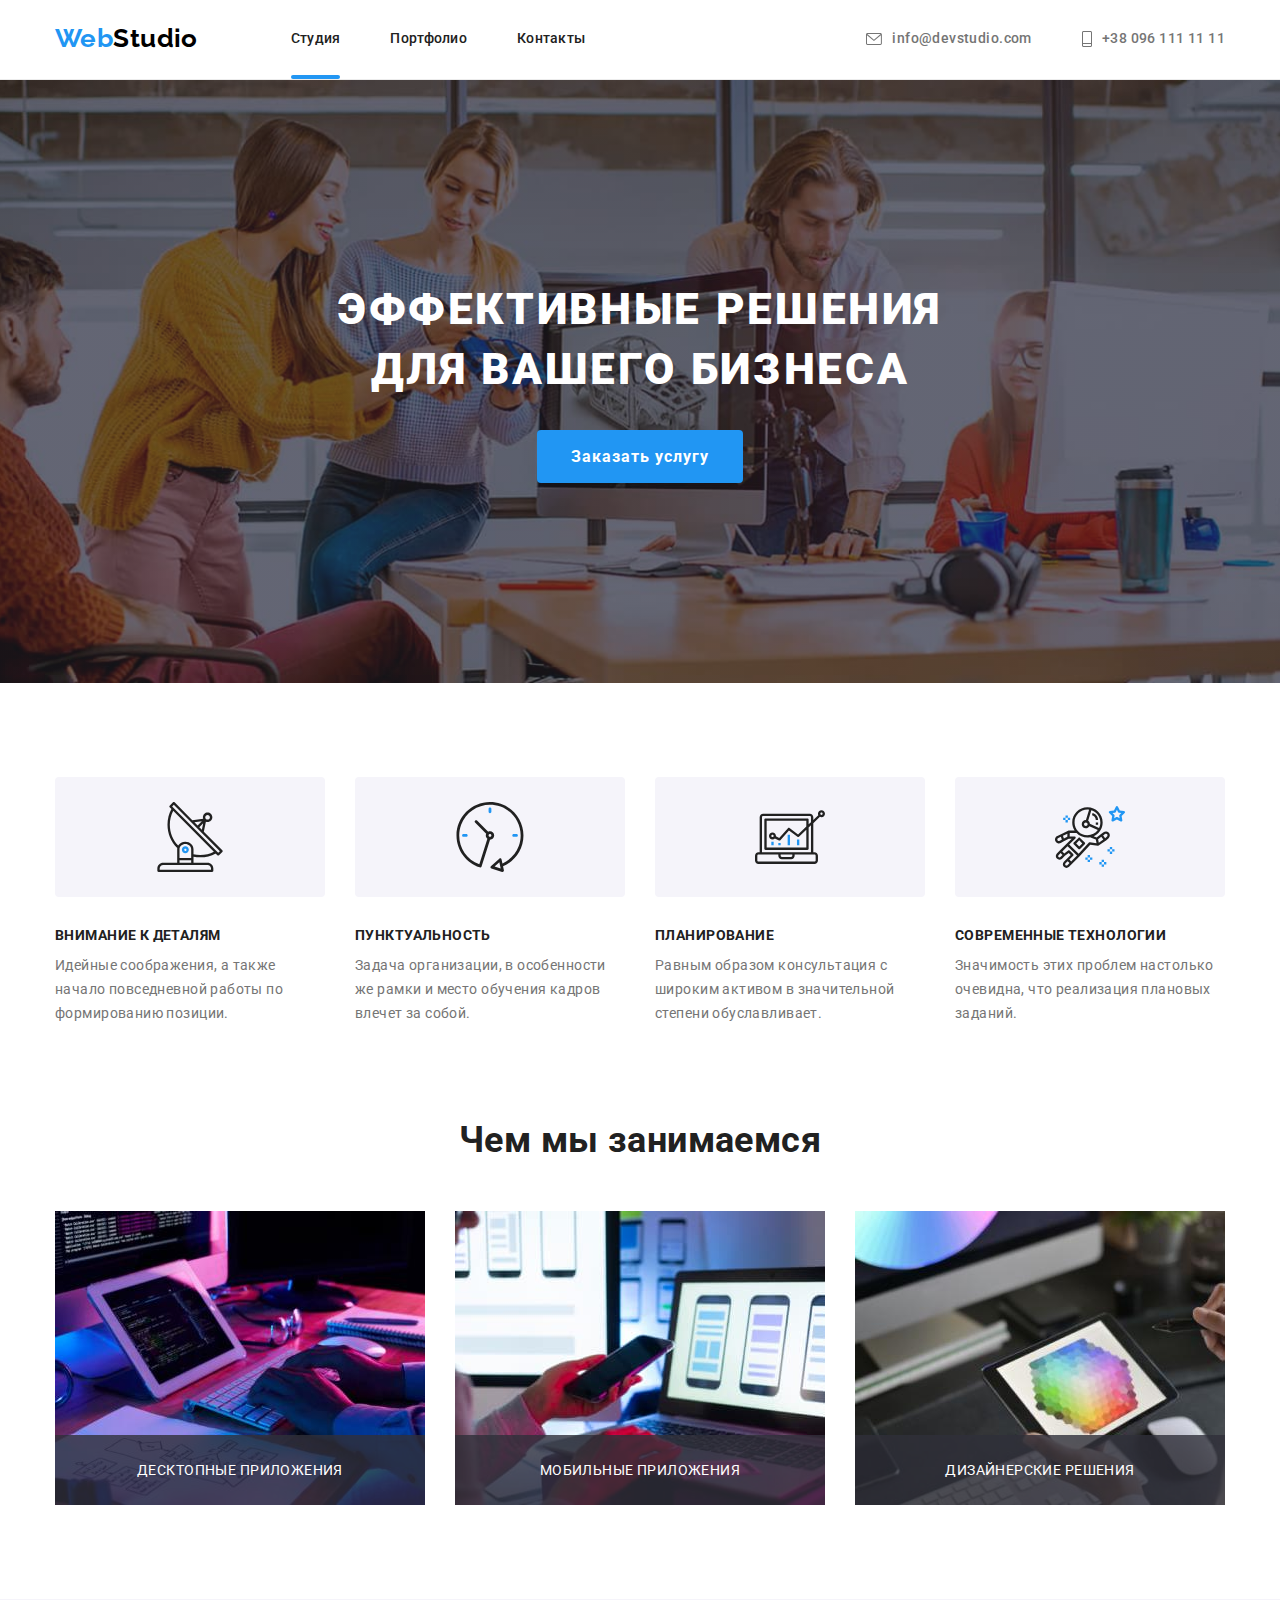
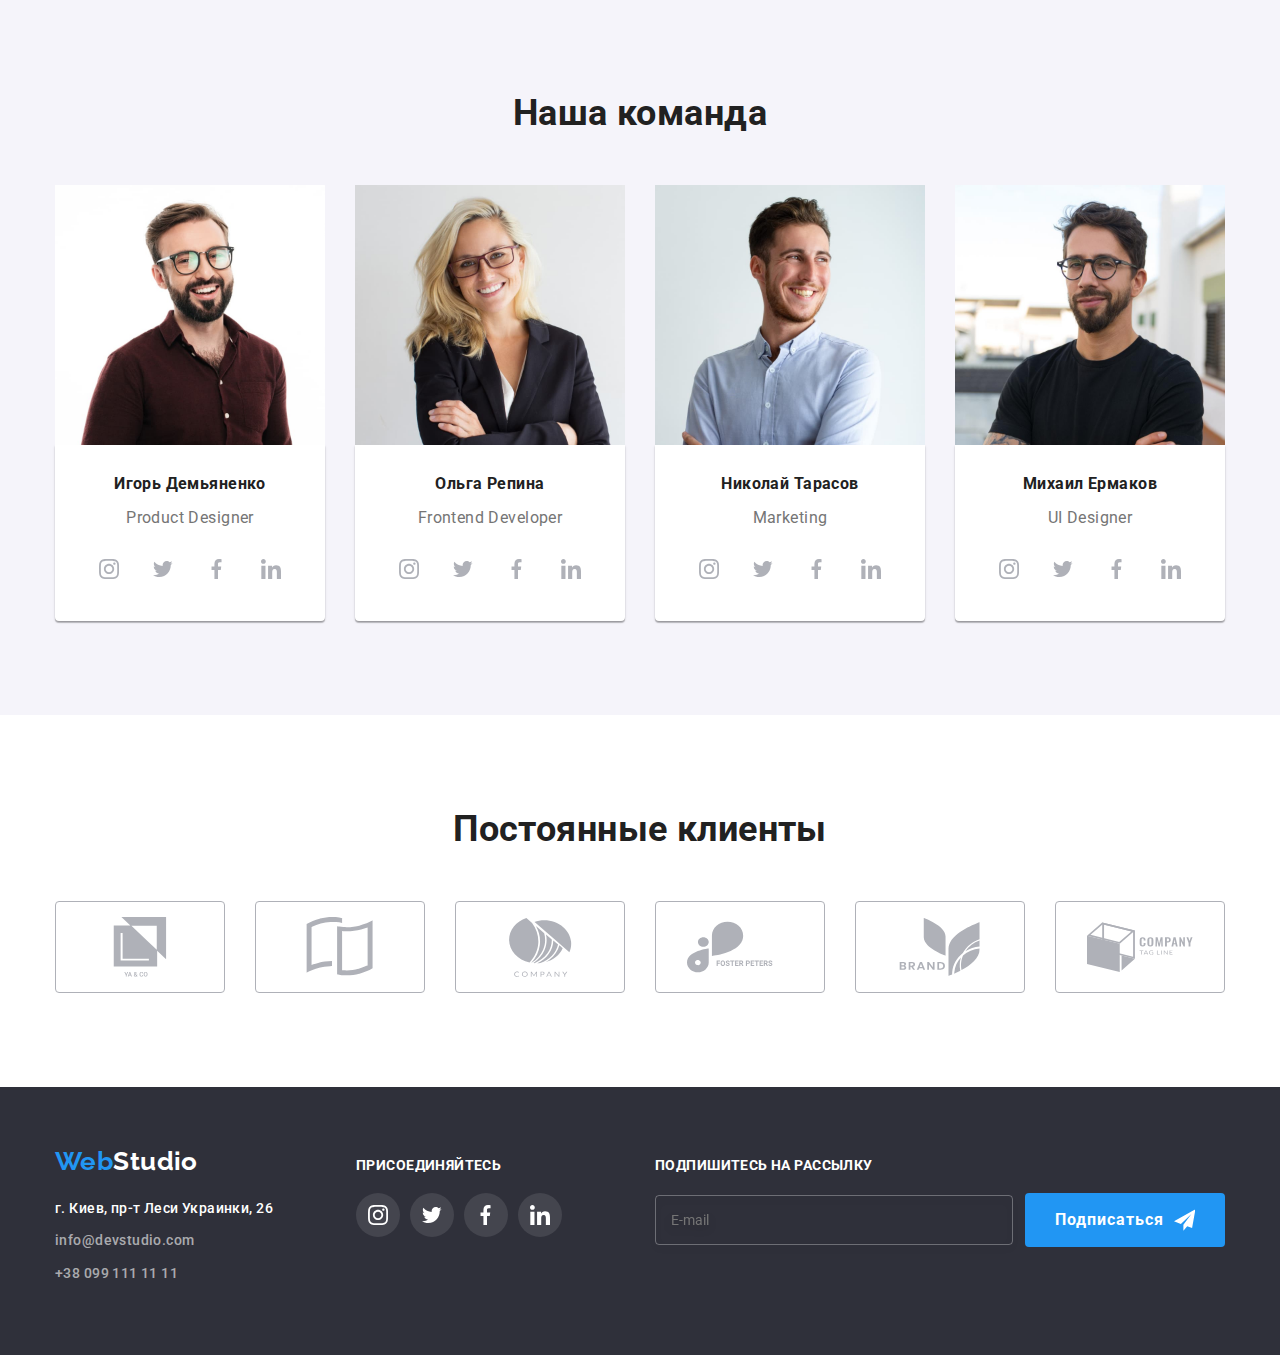
==== commit 739ceaac: "projects finished" ====
--- a/index.html
+++ b/index.html
@@ -25,7 +25,7 @@
                     <ul class="site-nav__list list">
                         <li class="site-nav__item"> <a class="site-nav__link
                                 link
-                                current-page-link"
+                                current"
                                 href="">Студия</a></li>
                         <li class="site-nav__item"> <a class="site-nav__link
                                 link"
@@ -437,39 +437,39 @@
                     </address>
                 </div>
                 <div class="join-us">
-                    <h2 class="join-us-title">присоединяйтесь</h2>
-                    <ul class="list footer-social-list">
-                        <li class="item footer-social-item"> <a class="link
-                                join-us-link"
+                    <h2 class="join-us__title">присоединяйтесь</h2>
+                    <ul class="list join-us__list">
+                        <li class="item join-us__item"> <a class="link
+                                join-us__link"
                                 href="https://www.instagram.com">
-                                <svg class="footer-social-icon" width="20"
+                                <svg class="join-us__icon" width="20"
                                     height="20">
                                     <use
                                         href="./images/icons.svg#icon-instagram-icon"></use>
                                 </svg>
                             </a></li>
-                        <li class="item footer-social-item"> <a class="link
-                                join-us-link"
+                        <li class="item join-us__item"> <a class="link
+                                join-us__link"
                                 href="https://www.twitter.com">
-                                <svg class="footer-social-icon" width="20"
+                                <svg class="join-us__icon" width="20"
                                     height="20">
                                     <use
                                         href="./images/icons.svg#icon-twitter-icon"></use>
                                 </svg>
                             </a></li>
-                        <li class="item footer-social-item"> <a class="link
-                                join-us-link"
+                        <li class="item join-us__item"> <a class="link
+                                join-us__link"
                                 href="https://www.facebook.com">
-                                <svg class="footer-social-icon" width="20"
+                                <svg class="join-us__icon" width="20"
                                     height="20">
                                     <use
                                         href="./images/icons.svg#icon-facebook-icon"></use>
                                 </svg>
                             </a></li>
-                        <li class="item footer-social-item"> <a class="link
-                                join-us-link"
+                        <li class="item join-us__item"> <a class="link
+                                join-us__link"
                                 href="https://www.linkedin.com">
-                                <svg class="footer-social-icon" width="20"
+                                <svg class="join-us__icon" width="20"
                                     height="20">
                                     <use
                                         href="./images/icons.svg#icon-linkedin-icon"></use>
@@ -478,13 +478,13 @@
                     </ul>
                 </div>
                 <div class="sign-up">
-                    <h2 class="sign-up-title">Подпишитесь на рассылку</h2>
-                    <form class="sign-up-form">
+                    <h2 class="sign-up__title">Подпишитесь на рассылку</h2>
+                    <form class="sign-up__form">
                         <input type="email" name="email"
                             placeholder="E-mail"
-                            class="sign-up-input">
-                        <button type="submit" class="button sign-up-btn">Подписаться
-                            <svg class="send-icon" width="24" height="24">
+                            class="sign-up__input">
+                        <button type="submit" class="button sign-up__btn">Подписаться
+                            <svg class="sign-up__icon" width="24" height="24">
                                 <use href="./images/icons.svg#icon-send"></use>
                             </svg>
                         </button>
@@ -493,69 +493,73 @@
             </footer>
             <div class="backdrop is-hidden" data-modal>
                 <div class="modal">
-                    <button type="button" class="close-icon-btn"
+                    <button type="button" class="modal__btn"
                         data-modal-close>
-                        <svg class="close-icon" width="18" height="18">
+                        <svg class="modal__icon" width="18" height="18">
                             <use href="./images/icons.svg#icon-close-cross"></use>
                         </svg>
                     </button>
 
-                    <p class="header-form">Оставьте свои данные, мы вам
+                    <p class="modal__header">Оставьте свои данные, мы вам
                         перезвоним</p>
                     <form class="form">
-                        <div class="form-field">
-                            <label for="name" class="form-label"> Имя </label>
-                            <div class="form-input-wrap">
-                                <input type="text" class="form-input"
+                        <div class="form__field">
+                            <label for="name" class="form__label"> Имя </label>
+                            <div class="form__wrap">
+                                <input type="text" class="form__input"
                                     name="user-name"
                                     id="name">
-                                <svg class="name-icon" width="18" height="18">
+                                <svg class="form__name-icon" width="18"
+                                    height="18">
                                     <use
                                         href="./images/icons.svg#icon-form-name"></use>
                                 </svg>
                             </div>
                         </div>
-                        <div class="form-field">
-                            <label for="tel" class="form-label"> Телефон
+                        <div class="form__field">
+                            <label for="tel" class="form__label"> Телефон
                             </label>
-                            <div class="form-input-wrap">
-                                <input type="tel" class="form-input"
+                            <div class="form__wrap">
+                                <input type="tel" class="form__input"
                                     name="user-tel"
                                     id="tel">
-                                <svg class="tel-icon" width="18" height="18">
+                                <svg class="form__tel-icon" width="18"
+                                    height="18">
                                     <use
                                         href="./images/icons.svg#icon-form-tel"></use>
                                 </svg>
                             </div>
                         </div>
-                        <div class="form-field">
-                            <label for="email" class="form-label"> Почта
+                        <div class="form__field">
+                            <label for="email" class="form__label"> Почта
                             </label>
-                            <div class="form-input-wrap">
-                                <input type="email" class="form-input"
+                            <div class="form__wrap">
+                                <input type="email" class="form__input"
                                     name="user-email"
                                     id="email">
-                                <svg class="email-icon" width="18" height="18">
+                                <svg class="form__email-icon" width="18"
+                                    height="18">
                                     <use
                                         href="./images/icons.svg#icon-form-email"></use>
                                 </svg>
                             </div>
                         </div>
-                        <div class="form-field form-field-textarea">
-                            <label for="comment" class="form-label"> Комментарий
+                        <div class="form__field form__textarea">
+                            <label for="comment" class="form__label">
+                                Комментарий
                             </label>
                             <textarea name="comment" id="comment"
-                                class="form-text"
+                                class="form__text"
                                 placeholder="Введите текст"></textarea>
                         </div>
-                        <div class="form-field form-field-checkbox">
+                        <div class="form__field form__field--last checkbox">
                             <input type="checkbox"
                                 id="form-checkbox"
                                 name="form-checkbox"
-                                class="form-checkbox visually-hidden">
-                            <label for="form-checkbox" class="label-checkbox">
-                                <span class="form-checkbox-wrap">
-                                    <svg class="form-checkbox-icon" width="16"
+                                class="checkbox__input visually-hidden">
+                            <label for="form-checkbox" class="checkbox__label">
+                                <span class="checkbox__wrap">
+                                    <svg class="checkbox__icon" width="16"
                                         height="15">
                                         <use
                                             href="./images/icons.svg#icon-check-mark"></use>
@@ -563,11 +567,11 @@
                                 </span>
                                 <span> Соглашаюсь с рассылкой и
                                     принимаю
-                                    <a href="" class="label-checkbox-link">Условия
+                                    <a href="" class="checkbox__link">Условия
                                         договора</a></span>
                             </label>
                         </div>
-                        <button type="submit" class="button submit-btn">Отправить</button>
+                        <button type="submit" class="button form__btn">Отправить</button>
                     </form>
 
                 </div>
--- a/css/main.min.css
+++ b/css/main.min.css
@@ -1,2 +1,2 @@
-p,h1,h2,h3,h4,h5,h6{margin:0}ul,p{margin:0;padding:0}body{font-family:"Roboto", sans-serif;letter-spacing:0.03em;font-size:14px;color:#212121}img{display:block}.list{list-style:none}.link{text-decoration:none}.visually-hidden{position:absolute;white-space:nowrap;width:1px;height:1px;overflow:hidden;border:0;padding:0;clip:rect(0 0 0 0);clip-path:inset(50%);margin:-1px}.container{width:1200px;padding-right:15px;padding-left:15px;margin:0 auto}.button{padding:10px 32px;color:#fff;background-color:#2196f3;border-color:transparent;border-radius:4px;font-family:inherit;font-weight:700;font-size:16px;line-height:1.87;letter-spacing:0.06em;box-shadow:none;cursor:pointer;transition:background-color 250ms cubic-bezier(0.4, 0, 0.2, 1),box-shadow 250ms cubic-bezier(0.4, 0, 0.2, 1)}.button:hover,.button:focus{background-color:#188CE8;box-shadow:0px 4px 4px rgba(0,0,0,0.15)}.logo{margin-right:93px;font-family:Raleway, sans-serif;font-weight:700;font-size:26px}.logo--dark-theme{color:#000000}.logo--light-theme{display:inline-block;margin-bottom:20px;margin-right:0;color:#ffffff}.web{color:#2196f3}.section{padding-bottom:94px;padding-top:94px}.section__title{font-weight:700;font-size:36px;line-height:1.16;text-align:center;margin-bottom:50px}.section__subtitle{margin-bottom:10px;font-weight:700;line-height:1.16}.section__text{font-size:14px;line-height:1.71;color:#757575}.backdrop{position:fixed;top:0;left:0;width:100%;height:100%;background-color:rgba(0,0,0,0.2);opacity:1;transition:opacity 250ms cubic-bezier(0.4, 0, 0.2, 1),visibility 250ms cubic-bezier(0.4, 0, 0.2, 1)}.backdrop.is-hidden .modal{transform:translate(-50%, -50%) rotate(-10deg) scale(0.7)}.modal{position:absolute;top:50%;left:50%;width:528px;height:581px;padding:40px;background-color:#FFFFFF;box-shadow:0px 1px 3px rgba(0,0,0,0.12),0px 1px 1px rgba(0,0,0,0.14),0px 2px 1px rgba(0,0,0,0.2);border-radius:4px;transform:translate(-50%, -50%) rotate(0) scale(1);transition:transform 250ms cubic-bezier(0.4, 0, 0.2, 1)}.backdrop.is-hidden{opacity:0;pointer-events:none;visibility:hidden}.close-icon-btn{position:absolute;top:8px;right:8px;display:flex;justify-content:center;align-items:center;width:30px;height:30px;background-color:#fff;border:1px solid rgba(0,0,0,0.1);border-radius:50%;cursor:pointer}.close-icon{fill:#000000}.header-form{margin-bottom:12px;font-weight:700;font-size:20px;line-height:1.15;text-align:center;letter-spacing:0.03em;color:#212121;text-align:center}.form-field{margin-bottom:10px}.form-field-textarea{margin-bottom:20px}.form-field-checkbox{margin-bottom:30px}.form-input,.form-text{padding-left:40px;width:100%;height:40px;border:1px solid rgba(33,33,33,0.2);border-radius:4px;outline:none;transition:border 250ms cubic-bezier(0.4, 0, 0.2, 1)}.form-text{display:block;height:120px;padding:12px 16px;margin-bottom:20px;resize:none}.form-text::placeholder{font-size:14px;line-height:1.14;letter-spacing:0.01em;color:rgba(117,117,117,0.5)}.form-label{display:block;margin-bottom:4px;font-size:12px;line-height:1.16;letter-spacing:0.01em;color:#757575}.form-input-wrap{position:relative}.form-input-wrap:focus-within .form-input{border-color:#2196f3}.form-input-wrap:focus-within .name-icon,.form-input-wrap:focus-within .tel-icon,.form-input-wrap:focus-within .email-icon{fill:#2196f3}.form-field:focus-within .form-text{border:1px solid #2196f3}.name-icon,.tel-icon,.email-icon{position:absolute;left:12px;top:50%;transform:translateY(-50%);transition:fill 250ms cubic-bezier(0.4, 0, 0.2, 1)}.label-checkbox{display:flex;align-items:center;justify-content:center;font-size:14px;line-height:1.71;letter-spacing:0.03em;color:#757575;cursor:pointer}.label-checkbox-link{color:#2196f3}.form-checkbox-wrap{display:flex;justify-content:center;align-items:center;width:16px;height:15px;border:2px solid #000000;border-radius:2px;margin-right:8px}.form-checkbox:focus+.label-checkbox>.form-checkbox-wrap{outline:1px solid #2196f3}.form-checkbox-icon{fill:transparent}.form-checkbox:checked+.label-checkbox>.form-checkbox-wrap{background-color:#2196f3;border:none}.form-checkbox:checked+.label-checkbox .form-checkbox-icon{fill:#fff}.submit-btn{display:block;margin:0 auto;width:200px;box-shadow:0px 4px 4px rgba(0,0,0,0.15)}.header{padding-top:24px;padding-bottom:25px;border-bottom:1px solid #ececec}.header__container{display:flex;align-items:center}.site-nav__list{display:flex}.site-nav__item:not(:last-child){margin-right:50px}.site-nav{display:flex;align-items:center}.site-nav__link{color:#212121;font-weight:500;line-height:1.14;letter-spacing:0.02em;transition:color 250ms cubic-bezier(0.4, 0, 0.2, 1)}.site-nav__link:hover,.site-nav__link:focus{color:#2196f3}.contacts-nav{display:flex;margin-left:auto}.contacts-nav__link{display:flex;align-items:center;color:#757575;font-weight:500;line-height:1.71;letter-spacing:0.03em;transition:color 250ms cubic-bezier(0.4, 0, 0.2, 1)}.contacts-nav__link:hover,.contacts-nav__link:focus{color:#2196f3}.contacts-nav__item+.contacts-nav__item{margin-left:50px}.contacts-nav__icon{margin-right:10px;fill:currentColor}.hero{padding-top:200px;padding-bottom:200px;max-width:1600px;background-color:rgba(47,48,58,0.4);background-image:linear-gradient(to right, rgba(47,48,58,0.4), rgba(47,48,58,0.4)),url(../images/hero-img.jpg);background-size:cover;background-position:center;background-repeat:no-repeat;text-align:center}.hero__title{width:696px;margin-left:auto;margin-right:auto;margin-bottom:30px;color:#ffffff;font-weight:900;font-size:44px;line-height:1.36;text-align:center;letter-spacing:0.06em;text-transform:uppercase}.advantages__list{display:flex}.advantages__item{width:calc((100% - 60px) / 3)}.advantages__item:not(:last-child){margin-right:30px}.advantages__wrap{width:270px;height:120px;background-color:#F5F4FA;border-radius:4px;display:flex;justify-content:center;align-items:center;margin-bottom:30px}.advantages__descr{font-size:14px;text-transform:uppercase}.features{padding-top:0}.features__list{display:flex}.features__item{position:relative;width:calc((100% - 60px) / 3)}.features__item:not(:last-child){margin-right:30px}.features__thumb{position:absolute;bottom:0;left:0;width:100%;display:flex;justify-content:center;align-items:center;height:70px;background-color:rgba(47,48,58,0.8)}.features__text{text-transform:uppercase;font-size:14px;line-height:16px;text-align:center;letter-spacing:0.03em;text-transform:uppercase;color:#FFFFFF}.team{background-color:#f5f4fa}.team__list{display:flex}.team__item{width:calc((100% - 90px) / 4)}.team__item:not(:last-child){margin-right:30px}.team__wrap{padding-top:30px;padding-bottom:30px;background-color:#ffffff;text-align:center;box-shadow:0px 1px 3px rgba(0,0,0,0.12),0px 1px 1px rgba(0,0,0,0.14),0px 2px 1px rgba(0,0,0,0.2);border-radius:0px 0px 4px 4px}.team__name{font-size:16px}.team__position{font-size:16px}.socials{display:flex;justify-content:center;align-items:center;margin-top:16px}.socials__item+.socials__item{margin-left:10px}.socials__link{display:flex;justify-content:center;align-items:center;width:44px;height:44px;border-radius:50%;background-color:#ffffff;transition:background-color 250ms cubic-bezier(0.4, 0, 0.2, 1)}.socials__link:hover,.socials__link:focus{background-color:#2196f3}.socials__icon{fill:#AFB1B8;transition:fill 250ms cubic-bezier(0.4, 0, 0.2, 1)}.socials__link:hover .socials__icon,.socials__link:focus .socials__icon{fill:#ffffff}.clients__list{display:flex;justify-content:center}.clients__link{display:flex;justify-content:center;align-items:center;width:170px;height:92px;border:1px solid #AFB1B8;border-radius:4px;transition:border 250ms cubic-bezier(0.4, 0, 0.2, 1)}.clients__link:hover,.clients__link:focus{border:1px solid #2196f3}.clients__item+.clients__item{margin-left:30px}.clients__icon{fill:#AFB1B8;transition:fill 250ms cubic-bezier(0.4, 0, 0.2, 1)}.clients__link:hover .clients__icon,.clients__link:focus .clients__icon{fill:#2196f3}.current-page-link{color:#2196f3;position:relative}.current-page-link::after{position:absolute;left:0;bottom:-33px;content:'';display:inline-block;width:100%;height:4px;background-color:#2196f3;border-radius:2px}.projects-overlay{position:relative;overflow:hidden}.projects-overlay-text{position:absolute;top:0;left:0;padding:63px 24px;font-size:18px;line-height:1.56;letter-spacing:0.03em;color:#FFFFFF;background-color:#2196f3;transform:translateY(100%);transition:transform 250ms cubic-bezier(0.4, 0, 0.2, 1)}.projects-item-link:hover .projects-overlay-text,.projects-item-link:focus .projects-overlay-text{transform:translateY(0)}.projects-list{display:flex;justify-content:center;margin-bottom:50px}.projects-item+.projects-item{margin-left:8px}.projects-button{padding:6px 22px;background-color:#f5f4fa;color:#212121;font-weight:500;line-height:1.63;border-radius:4px}.projects-button:hover,.projects-button:focus{background-color:#2196f3;color:#fff}.projects-name-link{margin-bottom:4px;font-size:18px;line-height:2;color:#212121}.projects-type-link{font-size:16px;line-height:1.87;color:#757575}.projects-wrap{display:flex;flex-wrap:wrap;margin:-15px}.projects-item-wrap{width:calc((100% - 90px) / 3);margin:15px}.projects-content{padding:20px 24px;border:1px solid #eeeeee;border-top:none}.projects-item-link{position:relative;display:block;transition:box-shadow 250ms cubic-bezier(0.4, 0, 0.2, 1)}.projects-item-link:hover,.projects-item-link:focus{box-shadow:0px 1px 1px rgba(0,0,0,0.12),0px 4px 4px rgba(0,0,0,0.06),1px 4px 6px rgba(0,0,0,0.16)}.footer{padding-top:60px;padding-bottom:60px;background-color:#2f303a;color:#ffffff}.footer__wrap{display:flex;align-items:baseline}.footer__contact-us{flex-grow:1;margin-right:70px}.address{font-style:normal}.address__link{color:#ffffff}.contacts-nav--light-theme{display:block;margin:0}.contacts-nav__link--light-theme{color:rgba(255,255,255,0.6)}.contacts-nav__item--light-theme{margin-bottom:9px}.contacts-nav__item--light-theme+.contacts-nav__item--light-theme{margin-left:0}.join-us{margin-right:93px}.join-us-title,.sign-up-title{margin-bottom:20px;text-transform:uppercase;color:#ffffff;font-size:14px;font-weight:700}.footer-social-list{display:flex;justify-content:center}.join-us-link{display:flex;justify-content:center;align-items:center;width:44px;height:44px;background-color:rgba(255,255,255,0.1);border-radius:50%;transition:background-color 250ms cubic-bezier(0.4, 0, 0.2, 1)}.join-us-link:hover,.join-us-link:focus{background-color:#2196f3}.footer-social-item+.footer-social-item{margin-left:10px}.footer-social-icon{fill:#ffffff}.sign-up-form{display:flex;align-items:baseline}.sign-up-btn{display:inline-flex;align-items:center;margin-left:12px;width:200px;padding-right:28px;padding-left:28px}.send-icon{margin-left:10px;fill:#fff}.sign-up-input{width:358px;height:50px;border:1px solid rgba(255,255,255,0.3);filter:drop-shadow(0px 4px 4px rgba(0,0,0,0.15));border-radius:4px;background-color:transparent;padding:15px;color:#ffffff;outline:none}
+p,h1,h2,h3,h4,h5,h6{margin:0}ul,p{margin:0;padding:0}body{font-family:"Roboto", sans-serif;letter-spacing:0.03em;font-size:14px;color:#212121}img{display:block}.list{list-style:none}.link{text-decoration:none}.visually-hidden{position:absolute;white-space:nowrap;width:1px;height:1px;overflow:hidden;border:0;padding:0;clip:rect(0 0 0 0);clip-path:inset(50%);margin:-1px}.container{width:1200px;padding-right:15px;padding-left:15px;margin:0 auto}.current{color:#2196f3;position:relative}.current::after{position:absolute;left:0;bottom:-33px;content:'';display:inline-block;width:100%;height:4px;background-color:#2196f3;border-radius:2px}.button{padding:10px 32px;color:#fff;background-color:#2196f3;border-color:transparent;border-radius:4px;font-family:inherit;font-weight:700;font-size:16px;line-height:1.87;letter-spacing:0.06em;box-shadow:none;cursor:pointer;transition:background-color 250ms cubic-bezier(0.4, 0, 0.2, 1),box-shadow 250ms cubic-bezier(0.4, 0, 0.2, 1)}.button:hover,.button:focus{background-color:#188CE8;box-shadow:0px 4px 4px rgba(0,0,0,0.15)}.logo{margin-right:93px;font-family:Raleway, sans-serif;font-weight:700;font-size:26px}.logo--dark-theme{color:#000000}.logo--light-theme{display:inline-block;margin-bottom:20px;margin-right:0;color:#ffffff}.web{color:#2196f3}.section{padding-bottom:94px;padding-top:94px}.section__title{font-weight:700;font-size:36px;line-height:1.16;text-align:center;margin-bottom:50px}.section__subtitle{margin-bottom:10px;font-weight:700;line-height:1.16}.section__text{font-size:14px;line-height:1.71;color:#757575}.backdrop{position:fixed;top:0;left:0;width:100%;height:100%;background-color:rgba(0,0,0,0.2);opacity:1;transition:opacity 250ms cubic-bezier(0.4, 0, 0.2, 1),visibility 250ms cubic-bezier(0.4, 0, 0.2, 1)}.backdrop.is-hidden .modal{transform:translate(-50%, -50%) rotate(-10deg) scale(0.7)}.modal{position:absolute;top:50%;left:50%;width:528px;height:581px;padding:40px;background-color:#FFFFFF;box-shadow:0px 1px 3px rgba(0,0,0,0.12),0px 1px 1px rgba(0,0,0,0.14),0px 2px 1px rgba(0,0,0,0.2);border-radius:4px;transform:translate(-50%, -50%) rotate(0) scale(1);transition:transform 250ms cubic-bezier(0.4, 0, 0.2, 1)}.backdrop.is-hidden{opacity:0;pointer-events:none;visibility:hidden}.modal__btn{position:absolute;top:8px;right:8px;display:flex;justify-content:center;align-items:center;width:30px;height:30px;background-color:#fff;border:1px solid rgba(0,0,0,0.1);border-radius:50%;cursor:pointer}.modal__icon{fill:#000000}.modal__header{margin-bottom:12px;font-weight:700;font-size:20px;line-height:1.15;text-align:center;letter-spacing:0.03em;color:#212121;text-align:center}.form__field{margin-bottom:10px}.form__textarea{margin-bottom:20px}.form__field--last{margin-bottom:30px}.form__input,.form__text{padding-left:40px;width:100%;height:40px;border:1px solid rgba(33,33,33,0.2);border-radius:4px;outline:none;transition:border 250ms cubic-bezier(0.4, 0, 0.2, 1)}.form__wrap:focus-within .form__input{border-color:#2196f3}.form__text{display:block;height:120px;padding:12px 16px;margin-bottom:20px;resize:none}.form__field:focus-within .form__text{border:1px solid #2196f3}.form__text::placeholder{font-size:14px;line-height:1.14;letter-spacing:0.01em;color:rgba(117,117,117,0.5)}.form__label{display:block;margin-bottom:4px;font-size:12px;line-height:1.16;letter-spacing:0.01em;color:#757575}.form__wrap{position:relative}.form__name-icon,.form__tel-icon,.form__email-icon{position:absolute;left:12px;top:50%;transform:translateY(-50%);transition:fill 250ms cubic-bezier(0.4, 0, 0.2, 1)}.form__wrap:focus-within .form__name-icon,.form__wrap:focus-within .form__tel-icon,.form__wrap:focus-within .form__email-icon{fill:#2196f3}.checkbox__label{display:flex;align-items:center;justify-content:center;font-size:14px;line-height:1.71;letter-spacing:0.03em;color:#757575;cursor:pointer}.checkbox__link{color:#2196f3}.checkbox__wrap{display:flex;justify-content:center;align-items:center;width:16px;height:15px;border:2px solid #000000;border-radius:2px;margin-right:8px}.checkbox__input:focus+.checkbox__label>.checkbox__wrap{outline:1px solid #2196f3}.checkbox__icon{fill:transparent}.checkbox__input:checked+.checkbox__label .checkbox__icon{fill:#fff}.checkbox__input:checked+.checkbox__label>.checkbox__wrap{background-color:#2196f3;border:none}.form__btn{display:block;margin:0 auto;width:200px;box-shadow:0px 4px 4px rgba(0,0,0,0.15)}.header{padding-top:24px;padding-bottom:25px;border-bottom:1px solid #ececec}.header__container{display:flex;align-items:center}.site-nav__list{display:flex}.site-nav__item:not(:last-child){margin-right:50px}.site-nav{display:flex;align-items:center}.site-nav__link{color:#212121;font-weight:500;line-height:1.14;letter-spacing:0.02em;transition:color 250ms cubic-bezier(0.4, 0, 0.2, 1)}.site-nav__link:hover,.site-nav__link:focus{color:#2196f3}.contacts-nav{display:flex;margin-left:auto}.contacts-nav__link{display:flex;align-items:center;color:#757575;font-weight:500;line-height:1.71;letter-spacing:0.03em;transition:color 250ms cubic-bezier(0.4, 0, 0.2, 1)}.contacts-nav__link:hover,.contacts-nav__link:focus{color:#2196f3}.contacts-nav__item+.contacts-nav__item{margin-left:50px}.contacts-nav__icon{margin-right:10px;fill:currentColor}.hero{padding-top:200px;padding-bottom:200px;max-width:1600px;background-color:rgba(47,48,58,0.4);background-image:linear-gradient(to right, rgba(47,48,58,0.4), rgba(47,48,58,0.4)),url(../images/hero-img.jpg);background-size:cover;background-position:center;background-repeat:no-repeat;text-align:center}.hero__title{width:696px;margin-left:auto;margin-right:auto;margin-bottom:30px;color:#ffffff;font-weight:900;font-size:44px;line-height:1.36;text-align:center;letter-spacing:0.06em;text-transform:uppercase}.advantages__list{display:flex}.advantages__item{width:calc((100% - 60px) / 3)}.advantages__item:not(:last-child){margin-right:30px}.advantages__wrap{width:270px;height:120px;background-color:#F5F4FA;border-radius:4px;display:flex;justify-content:center;align-items:center;margin-bottom:30px}.advantages__descr{font-size:14px;text-transform:uppercase}.features{padding-top:0}.features__list{display:flex}.features__item{position:relative;width:calc((100% - 60px) / 3)}.features__item:not(:last-child){margin-right:30px}.features__thumb{position:absolute;bottom:0;left:0;width:100%;display:flex;justify-content:center;align-items:center;height:70px;background-color:rgba(47,48,58,0.8)}.features__text{text-transform:uppercase;font-size:14px;line-height:16px;text-align:center;letter-spacing:0.03em;text-transform:uppercase;color:#FFFFFF}.team{background-color:#f5f4fa}.team__list{display:flex}.team__item{width:calc((100% - 90px) / 4)}.team__item:not(:last-child){margin-right:30px}.team__wrap{padding-top:30px;padding-bottom:30px;background-color:#ffffff;text-align:center;box-shadow:0px 1px 3px rgba(0,0,0,0.12),0px 1px 1px rgba(0,0,0,0.14),0px 2px 1px rgba(0,0,0,0.2);border-radius:0px 0px 4px 4px}.team__name{font-size:16px}.team__position{font-size:16px}.socials{display:flex;justify-content:center;align-items:center;margin-top:16px}.socials__item+.socials__item{margin-left:10px}.socials__link{display:flex;justify-content:center;align-items:center;width:44px;height:44px;border-radius:50%;background-color:#ffffff;transition:background-color 250ms cubic-bezier(0.4, 0, 0.2, 1)}.socials__link:hover,.socials__link:focus{background-color:#2196f3}.socials__icon{fill:#AFB1B8;transition:fill 250ms cubic-bezier(0.4, 0, 0.2, 1)}.socials__link:hover .socials__icon,.socials__link:focus .socials__icon{fill:#ffffff}.clients__list{display:flex;justify-content:center}.clients__link{display:flex;justify-content:center;align-items:center;width:170px;height:92px;border:1px solid #AFB1B8;border-radius:4px;transition:border 250ms cubic-bezier(0.4, 0, 0.2, 1)}.clients__link:hover,.clients__link:focus{border:1px solid #2196f3}.clients__item+.clients__item{margin-left:30px}.clients__icon{fill:#AFB1B8;transition:fill 250ms cubic-bezier(0.4, 0, 0.2, 1)}.clients__link:hover .clients__icon,.clients__link:focus .clients__icon{fill:#2196f3}.filter__list{display:flex;justify-content:center;margin-bottom:50px}.filter__item+.filter__item{margin-left:8px}.filter__button{padding:6px 22px;background-color:#f5f4fa;color:#212121;font-weight:500;line-height:1.63;border-radius:4px}.filter__button:hover,.filter__button:focus{background-color:#2196f3;color:#fff}.projects__overlay{position:relative;overflow:hidden}.projects__text{position:absolute;top:0;left:0;padding:63px 24px;font-size:18px;line-height:1.56;letter-spacing:0.03em;color:#FFFFFF;background-color:#2196f3;transform:translateY(100%);transition:transform 250ms cubic-bezier(0.4, 0, 0.2, 1)}.projects__link:hover .projects__text,.projects__link:focus .projects__text{transform:translateY(0)}.projects__name{margin-bottom:4px;font-size:18px;line-height:2;color:#212121}.projects__type{font-size:16px;line-height:1.87;color:#757575}.projects__list{display:flex;flex-wrap:wrap;margin:-15px}.projects__item{width:calc((100% - 90px) / 3);margin:15px}.projects__content{padding:20px 24px;border:1px solid #eeeeee;border-top:none}.projects__link{position:relative;display:block;transition:box-shadow 250ms cubic-bezier(0.4, 0, 0.2, 1)}.projects__link:hover,.projects__link:focus{box-shadow:0px 1px 1px rgba(0,0,0,0.12),0px 4px 4px rgba(0,0,0,0.06),1px 4px 6px rgba(0,0,0,0.16)}.footer{padding-top:60px;padding-bottom:60px;background-color:#2f303a;color:#ffffff}.footer__wrap{display:flex;align-items:baseline}.footer__contact-us{flex-grow:1;margin-right:70px}.address{font-style:normal}.address__link{color:#ffffff}.contacts-nav--light-theme{display:block;margin:0}.contacts-nav__link--light-theme{color:rgba(255,255,255,0.6)}.contacts-nav__item--light-theme{margin-bottom:9px}.contacts-nav__item--light-theme+.contacts-nav__item--light-theme{margin-left:0}.join-us{margin-right:93px}.join-us__title,.sign-up__title{margin-bottom:20px;text-transform:uppercase;color:#ffffff;font-size:14px;font-weight:700}.join-us__list{display:flex;justify-content:center}.join-us__link{display:flex;justify-content:center;align-items:center;width:44px;height:44px;background-color:rgba(255,255,255,0.1);border-radius:50%;transition:background-color 250ms cubic-bezier(0.4, 0, 0.2, 1)}.join-us__link:hover,.join-us__link:focus{background-color:#2196f3}.join-us__item+.join-us__item{margin-left:10px}.join-us__icon{fill:#ffffff}.sign-up__form{display:flex;align-items:baseline}.sign-up__btn{display:inline-flex;align-items:center;margin-left:12px;width:200px;padding-right:28px;padding-left:28px}.sign-up__icon{margin-left:10px;fill:#fff}.sign-up__input{width:358px;height:50px;border:1px solid rgba(255,255,255,0.3);filter:drop-shadow(0px 4px 4px rgba(0,0,0,0.15));border-radius:4px;background-color:transparent;padding:15px;color:#ffffff;outline:none}
 /*# sourceMappingURL=main.min.css.map */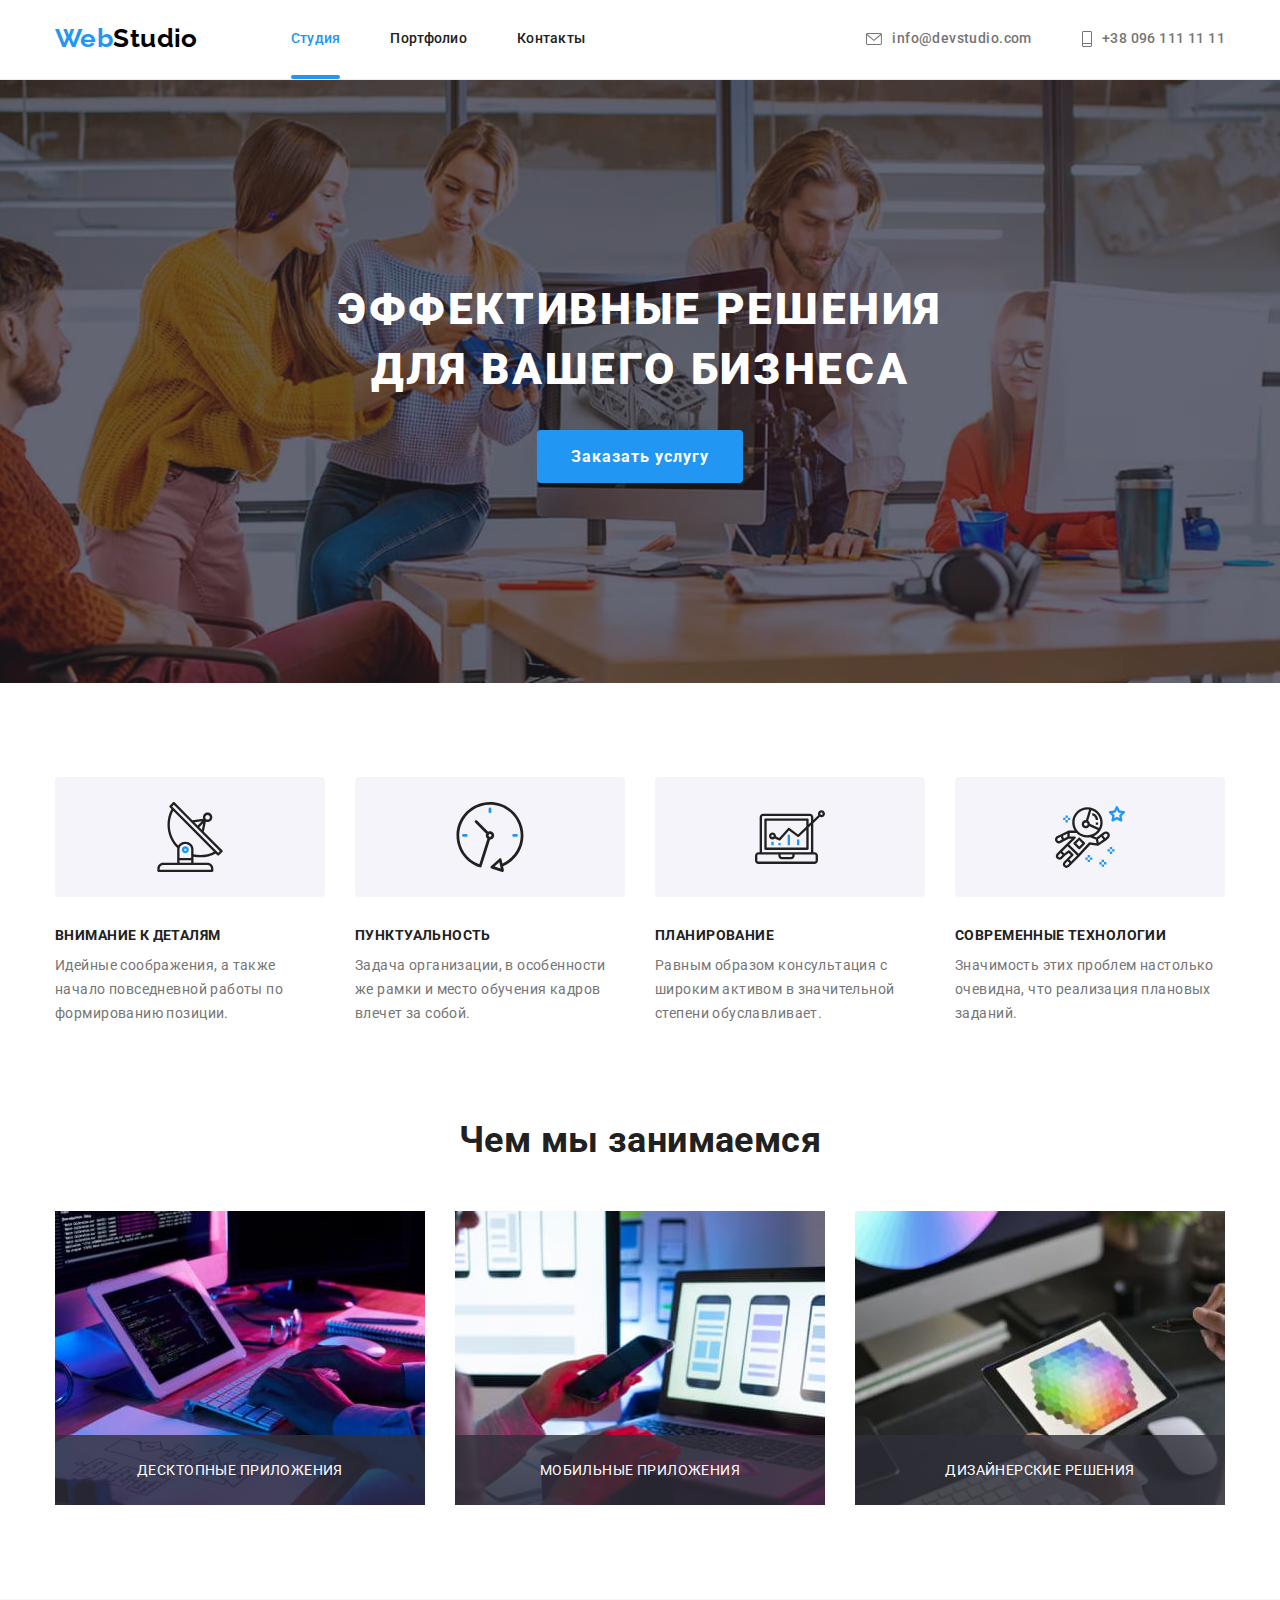
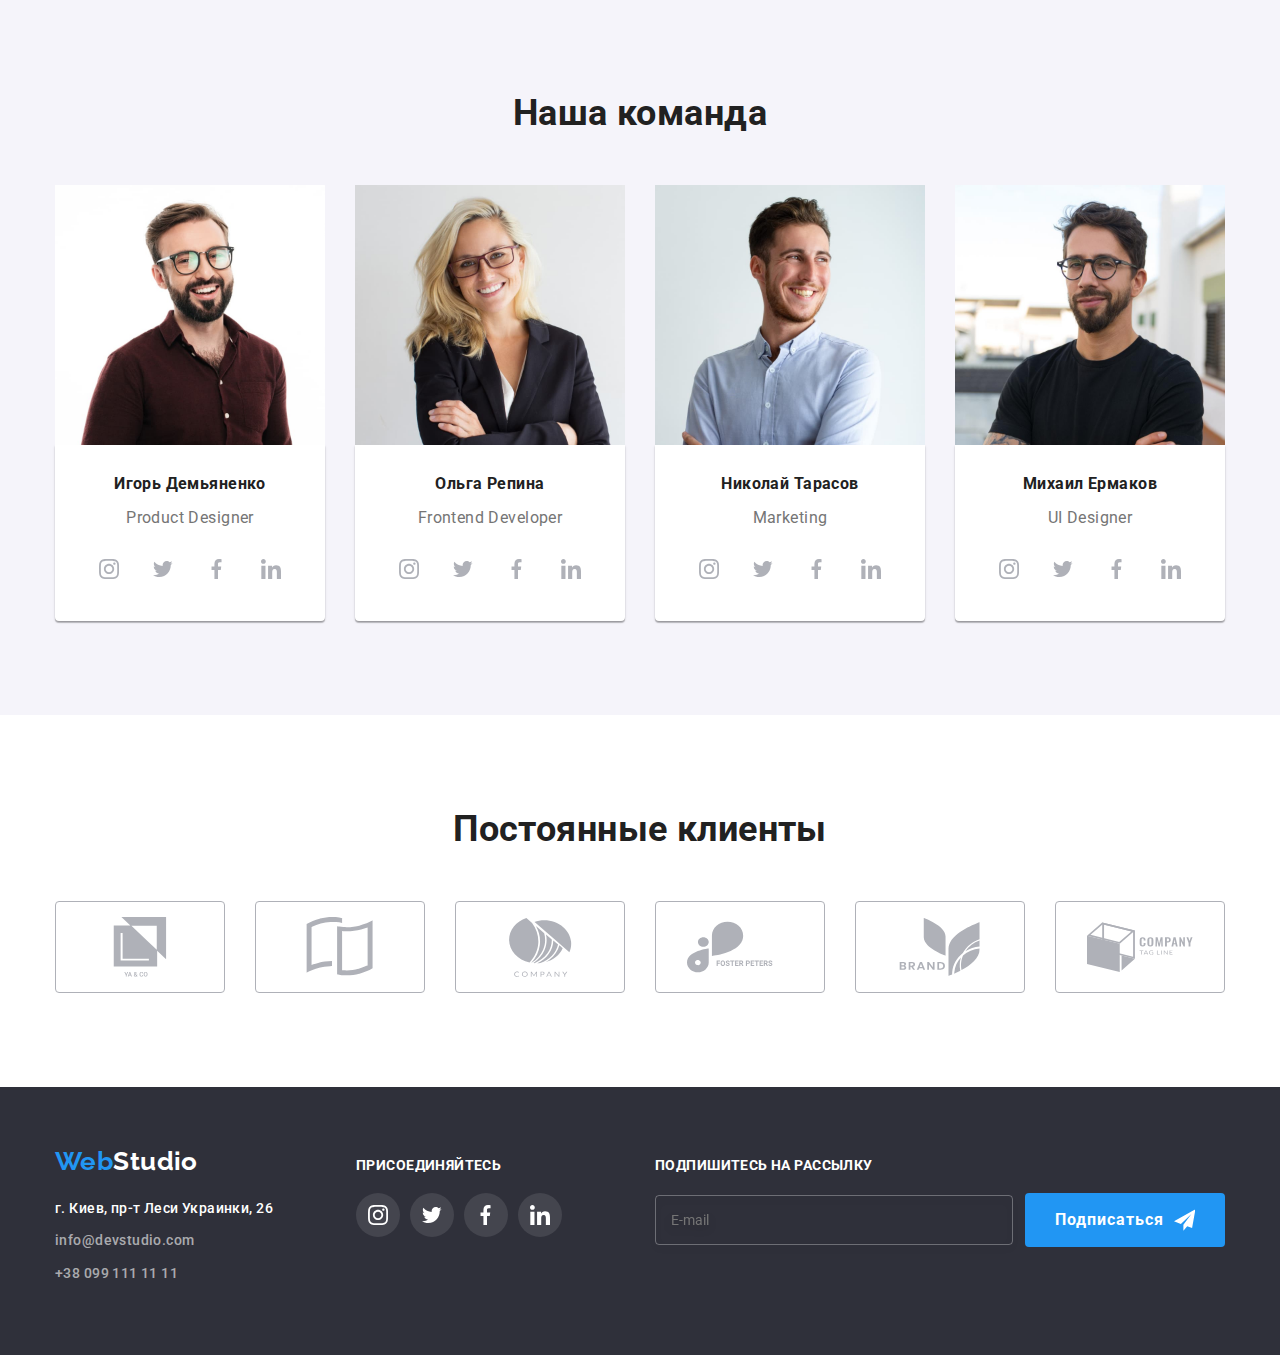
==== commit d941c40b: "clone from hw7" ====
--- a/index.html
+++ b/index.html
@@ -20,22 +20,21 @@
         <header class="header">
             <div class="container header__container">
                 <nav class="site-nav">
-                    <a class="link logo logo--dark-theme" href=""> <span
+                    <a class="logo logo--dark-theme" href=""> <span
                             class="web">Web</span>Studio</a>
-                    <ul class="site-nav__list list">
+                    <ul class="site-nav__list">
                         <li class="site-nav__item"> <a class="site-nav__link
-                                link
-                                current"
+                                site-nav__link--current"
                                 href="">Студия</a></li>
-                        <li class="site-nav__item"> <a class="site-nav__link
-                                link"
-                                href="./portfolio.html"> Портфолио</a></li>
-                        <li class="site-nav__item"> <a class="site-nav__link
-                                link"
-                                href=""> Контакты</a></li>
+                        <li class="site-nav__item"> <a class="site-nav__link"
+                                href="./portfolio.html">
+                                Портфолио</a></li>
+                        <li class="site-nav__item"> <a class="site-nav__link"
+                                href="">
+                                Контакты</a></li>
                     </ul>
                 </nav>
-                <ul class="list contacts-nav">
+                <ul class="contacts-nav">
                     <li class="contacts-nav__item"> <a class="contacts-nav__link
                             link"
                             href="mailto:info@devstudio.com">
@@ -69,10 +68,10 @@
                         услугу</button>
                 </div>
             </section>
-            <section class="section advantages">
+            <section class="section">
                 <div class="container">
                     <h2 class="visually-hidden">Наши преимущества</h2>
-                    <ul class="advantages__list list">
+                    <ul class="advantages">
                         <li class="advantages__item">
                             <div class="advantages__wrap">
                                 <svg class="advantages__icon" width="70"
@@ -81,10 +80,10 @@
                                         href="./images/icons.svg#icon-advantages1"></use>
                                 </svg>
                             </div>
-                            <h3 class="advantages__descr section__subtitle">Внимание
+                            <h3 class="advantages__title">Внимание
                                 к
                                 деталям</h3>
-                            <p class="section__text">Идейные
+                            <p class="advantages__text">Идейные
                                 соображения, а
                                 также
                                 начало повседневной
@@ -98,8 +97,8 @@
                                         href="./images/icons.svg#icon-advantages2"></use>
                                 </svg>
                             </div>
-                            <h3 class="advantages__descr section__subtitle">Пунктуальность</h3>
-                            <p class="section__text">Задача
+                            <h3 class="advantages__title">Пунктуальность</h3>
+                            <p class="advantages__text">Задача
                                 организации, в
                                 особенности же рамки и место
                                 обучения кадров влечет за собой.</p>
@@ -112,8 +111,8 @@
                                         href="./images/icons.svg#icon-advantages3"></use>
                                 </svg>
                             </div>
-                            <h3 class="advantages__descr section__subtitle">Планирование</h3>
-                            <p class="section__text">Равным образом
+                            <h3 class="advantages__title">Планирование</h3>
+                            <p class="advantages__text">Равным образом
                                 консультация
                                 с
                                 широким активом в
@@ -127,9 +126,9 @@
                                         href="./images/icons.svg#icon-advantages4"></use>
                                 </svg>
                             </div>
-                            <h3 class="advantages__descr section__subtitle">Современные
+                            <h3 class="advantages__title">Современные
                                 технологии</h3>
-                            <p class="section__text">Значимость этих
+                            <p class="advantages__text">Значимость этих
                                 проблем
                                 настолько очевидна, что
                                 реализация плановых заданий.</p>
@@ -137,11 +136,11 @@
                     </ul>
                 </div>
             </section>
-            <section class="section features">
+            <section class="section section--no-padding">
                 <div class="container">
                     <h2 class="section__title">Чем мы
                         занимаемся</h2>
-                    <ul class="features__list list">
+                    <ul class="features">
                         <li class="features__item"> <img
                                 src="./images/computer.jpg"
                                 alt="схема" width="370">
@@ -167,47 +166,45 @@
                     </ul>
                 </div>
             </section>
-            <section class="section team">
+            <section class="section section--other-background">
                 <div class="container">
                     <h2 class="section__title">Наша команда</h2>
-                    <ul class="list team__list">
+                    <ul class="team">
                         <li class="team__item">
                             <img src="./images/Product-designer.jpg"
                                 alt="Product-designer" width="270">
                             <div class="team__wrap">
-                                <h3 class="team__name section__subtitle">Игорь
+                                <h3 class="team__title">Игорь
                                     Демьяненко</h3>
-                                <p class="team__position
-                                    section__text">Product
+                                <p class="team__position">Product
                                     Designer</p>
-                                <ul class="list socials">
-                                    <li class="item socials__item"> <a
+                                <ul class="socials">
+                                    <li class="socials__item"> <a
                                             href="https://www.instagram.com"
-                                            class="link socials__link"> <svg
+                                            class="socials__link"> <svg
                                                 class="socials__icon"
                                                 width="20" height="20">
                                                 <use
                                                     href="./images/icons.svg#icon-instagram-icon"></use>
                                             </svg> </a> </li>
-                                    <li class="item socials__item"> <a
-                                            href="" class="link
-                                            socials__link"> <svg
+                                    <li class="socials__item"> <a
+                                            href="" class="socials__link"> <svg
                                                 class="socials__icon"
                                                 width="20" height="20">
                                                 <use
                                                     href="./images/icons.svg#icon-twitter-icon"></use>
                                             </svg> </a> </li>
-                                    <li class="item socials__item"> <a
+                                    <li class="socials__item"> <a
                                             href="https://www.facebook.com"
-                                            class="link socials__link"> <svg
+                                            class="socials__link"> <svg
                                                 class="socials__icon"
                                                 width="20" height="20">
                                                 <use
                                                     href="./images/icons.svg#icon-facebook-icon"></use>
                                             </svg> </a> </li>
-                                    <li class="item socials__item"> <a
+                                    <li class="socials__item"> <a
                                             href="https://www.linkedin.com"
-                                            class="link socials__link"> <svg
+                                            class="socials__link"> <svg
                                                 class="socials__icon"
                                                 width="20" height="20">
                                                 <use
@@ -220,39 +217,38 @@
                             <img src="./images/Front-end-developer.jpg"
                                 alt="Front-end-developer" width="270">
                             <div class="team__wrap">
-                                <h3 class="team__name section__subtitle">Ольга
+                                <h3 class="team__title">Ольга
                                     Репина</h3>
-                                <p class="team__position
-                                    section__text">Frontend
+                                <p class="team__position">Frontend
                                     Developer</p>
-                                <ul class="list socials">
-                                    <li class="item socials__item"> <a
+                                <ul class="socials">
+                                    <li class="socials__item"> <a
                                             href="https://www.instagram.com"
-                                            class="link socials__link"> <svg
+                                            class="socials__link"> <svg
                                                 class="socials__icon"
                                                 width="20" height="20">
                                                 <use
                                                     href="./images/icons.svg#icon-instagram-icon"></use>
                                             </svg> </a> </li>
-                                    <li class="item socials__item"> <a
+                                    <li class="socials__item"> <a
                                             href="https://www.twitter.com"
-                                            class="link socials__link"> <svg
+                                            class="socials__link"> <svg
                                                 class="socials__icon"
                                                 width="20" height="20">
                                                 <use
                                                     href="./images/icons.svg#icon-twitter-icon"></use>
                                             </svg> </a> </li>
-                                    <li class="item socials__item"> <a
+                                    <li class="socials__item"> <a
                                             href="https://www.facebook.com"
-                                            class="link socials__link"> <svg
+                                            class="socials__link"> <svg
                                                 class="socials__icon"
                                                 width="20" height="20">
                                                 <use
                                                     href="./images/icons.svg#icon-facebook-icon"></use>
                                             </svg> </a> </li>
-                                    <li class="item socials__item"> <a
+                                    <li class="socials__item"> <a
                                             href="https://www.linkedin.com"
-                                            class="link socials__link"> <svg
+                                            class="socials__link"> <svg
                                                 class="socials__icon"
                                                 width="20" height="20">
                                                 <use
@@ -265,38 +261,37 @@
                             <img src="./images/Marketing.jpg"
                                 alt="Marketing" width="270">
                             <div class="team__wrap">
-                                <h3 class="team__name section__subtitle">Николай
+                                <h3 class="team__title">Николай
                                     Тарасов</h3>
-                                <p class="team__position
-                                    section__text">Marketing</p>
-                                <ul class="list socials">
-                                    <li class="item socials__item"> <a
+                                <p class="team__position">Marketing</p>
+                                <ul class="socials">
+                                    <li class="socials__item"> <a
                                             href="https://www.instagram.com"
-                                            class="link socials__link"> <svg
+                                            class="socials__link"> <svg
                                                 class="socials__icon"
                                                 width="20" height="20">
                                                 <use
                                                     href="./images/icons.svg#icon-instagram-icon"></use>
                                             </svg> </a> </li>
-                                    <li class="item socials__item"> <a
+                                    <li class="socials__item"> <a
                                             href="https://www.twitter.com"
-                                            class="link socials__link"> <svg
+                                            class="socials__link"> <svg
                                                 class="socials__icon"
                                                 width="20" height="20">
                                                 <use
                                                     href="./images/icons.svg#icon-twitter-icon"></use>
                                             </svg> </a> </li>
-                                    <li class="item socials__item"> <a
+                                    <li class="socials__item"> <a
                                             href="https://www.facebook.com"
-                                            class="link socials__link"> <svg
+                                            class="socials__link"> <svg
                                                 class="socials__icon"
                                                 width="20" height="20">
                                                 <use
                                                     href="./images/icons.svg#icon-facebook-icon"></use>
                                             </svg> </a> </li>
-                                    <li class="item socials__item"> <a
+                                    <li class="socials__item"> <a
                                             href="https://www.linkedin.com"
-                                            class="link socials__link"> <svg
+                                            class="socials__link"> <svg
                                                 class="socials__icon"
                                                 width="20" height="20">
                                                 <use
@@ -309,39 +304,38 @@
                             <img src="./images/Designer.jpg"
                                 alt="u-i-designer" width="270">
                             <div class="team__wrap">
-                                <h3 class="team__name section__subtitle">Михаил
+                                <h3 class="team__title">Михаил
                                     Ермаков</h3>
-                                <p class="team__position
-                                    section__text">UI
+                                <p class="team__position">UI
                                     Designer</p>
-                                <ul class="list socials">
-                                    <li class="item socials__item"> <a
+                                <ul class="socials">
+                                    <li class="socials__item"> <a
                                             href="https://www.instagram.com"
-                                            class="link socials__link"> <svg
+                                            class="socials__link"> <svg
                                                 class="socials__icon"
                                                 width="20" height="20">
                                                 <use
                                                     href="./images/icons.svg#icon-instagram-icon"></use>
                                             </svg> </a> </li>
-                                    <li class="item socials__item"> <a
+                                    <li class="socials__item"> <a
                                             href="https://www.twitter.com"
-                                            class="link socials__link"> <svg
+                                            class="socials__link"> <svg
                                                 class="socials__icon"
                                                 width="20" height="20">
                                                 <use
                                                     href="./images/icons.svg#icon-twitter-icon"></use>
                                             </svg> </a> </li>
-                                    <li class="item socials__item"> <a
+                                    <li class="socials__item"> <a
                                             href="https://www.facebook.com"
-                                            class="link socials__link"> <svg
+                                            class="socials__link"> <svg
                                                 class="socials__icon"
                                                 width="20" height="20">
                                                 <use
                                                     href="./images/icons.svg#icon-facebook-icon"></use>
                                             </svg> </a> </li>
-                                    <li class="item socials__item"> <a
+                                    <li class="socials__item"> <a
                                             href="https://www.linkedin.com"
-                                            class="link socials__link"> <svg
+                                            class="socials__link"> <svg
                                                 class="socials__icon"
                                                 width="20" height="20">
                                                 <use
@@ -353,47 +347,47 @@
                     </ul>
                 </div>
             </section>
-            <section class="section clients">
+            <section class="section">
                 <div class="container">
                     <h2 class="section__title">Постоянные клиенты</h2>
-                    <ul class="clients__list list">
-                        <li class="clients__item item"> <a href=""
-                                class="link clients__link">
+                    <ul class="clients">
+                        <li class="clients__item"> <a href=""
+                                class="clients__link">
                                 <svg class="clients__icon" width="106"
                                     height="60">
                                     <use href="./images/icons.svg#icon-client1"></use>
                                 </svg>
                             </a> </li>
-                        <li class="clients__item item"> <a href=""
-                                class="link clients__link">
+                        <li class="clients__item"> <a href=""
+                                class="clients__link">
                                 <svg class="clients__icon" width="106"
                                     height="60">
                                     <use href="./images/icons.svg#icon-client2"></use>
                                 </svg>
                             </a> </li>
-                        <li class="clients__item item"> <a href=""
-                                class="link clients__link">
+                        <li class="clients__item"> <a href=""
+                                class="clients__link">
                                 <svg class="clients__icon" width="106"
                                     height="60">
                                     <use href="./images/icons.svg#icon-client3"></use>
                                 </svg>
                             </a> </li>
-                        <li class="clients__item item"> <a href=""
-                                class="link clients__link">
+                        <li class="clients__item"> <a href=""
+                                class="clients__link">
                                 <svg class="clients__icon" width="106"
                                     height="60">
                                     <use href="./images/icons.svg#icon-client4"></use>
                                 </svg>
                             </a> </li>
-                        <li class="clients__item item"> <a href=""
-                                class="link clients__link">
+                        <li class="clients__item"> <a href=""
+                                class="clients__link">
                                 <svg class="clients__icon" width="106"
                                     height="60">
                                     <use href="./images/icons.svg#icon-client5"></use>
                                 </svg>
                             </a> </li>
-                        <li class="clients__item item"> <a href=""
-                                class="link clients__link">
+                        <li class="clients__item"> <a href=""
+                                class="clients__link">
                                 <svg class="clients__icon" width="106"
                                     height="60">
                                     <use href="./images/icons.svg#icon-client6"></use>
@@ -407,13 +401,13 @@
         <footer class="footer">
             <div class="container footer__wrap">
                 <div class="footer__contact-us">
-                    <a class="link logo logo--light-theme" href=""> <span
+                    <a class="logo logo--light-theme" href=""> <span
                             class="web">Web</span>Studio</a>
                     <address class="address">
-                        <ul class="list contacts-nav contacts-nav--light-theme">
+                        <ul class="contacts-nav contacts-nav--light-theme">
                             <li class="contacts-nav__item
-                                contacts-nav__item--light-theme"> <a class="link
-                                    contacts-nav__link
+                                contacts-nav__item--light-theme"> <a
+                                    class="contacts-nav__link
                                     address__link"
                                     href="https://www.google.com/maps/place/%D0%B1%D1%83%D0%BB.+%D0%9B%D0%B5%D1%81%D0%B8+%D0%A3%D0%BA%D1%80%D0%B0%D0%B8%D0%BD%D0%BA%D0%B8,+26,+%D0%9A%D0%B8%D0%B5%D0%B2,+02000/@50.4265807,30.5361971,17z/data=!3m1!4b1!4m5!3m4!1s0x40d4cf0e033ecbe9:0x57a4dffefec77da0!8m2!3d50.4265807!4d30.5383859">г.
                                     Киев,
@@ -422,14 +416,12 @@
                             <li class="contacts-nav__item
                                 contacts-nav__item--light-theme"><a
                                     class="contacts-nav__link--light-theme
-                                    contacts-nav__link
-                                    link"
+                                    contacts-nav__link"
                                     href="mailto:info@devstudio.com">info@devstudio.com</a></li>
                             <li class="contacts-nav__item
                                 contacts-nav__item--light-theme"><a
                                     class="contacts-nav__link--light-theme
-                                    contacts-nav__link
-                                    link"
+                                    contacts-nav__link"
                                     href="tel:+380991111111">+38
                                     099 111
                                     11 11</a></li>
@@ -438,8 +430,8 @@
                 </div>
                 <div class="join-us">
                     <h2 class="join-us__title">присоединяйтесь</h2>
-                    <ul class="list join-us__list">
-                        <li class="item join-us__item"> <a class="link
+                    <ul class="join-us__list">
+                        <li class="join-us__item"> <a class="link
                                 join-us__link"
                                 href="https://www.instagram.com">
                                 <svg class="join-us__icon" width="20"
@@ -448,7 +440,7 @@
                                         href="./images/icons.svg#icon-instagram-icon"></use>
                                 </svg>
                             </a></li>
-                        <li class="item join-us__item"> <a class="link
+                        <li class="join-us__item"> <a class="link
                                 join-us__link"
                                 href="https://www.twitter.com">
                                 <svg class="join-us__icon" width="20"
@@ -457,7 +449,7 @@
                                         href="./images/icons.svg#icon-twitter-icon"></use>
                                 </svg>
                             </a></li>
-                        <li class="item join-us__item"> <a class="link
+                        <li class="join-us__item"> <a class="link
                                 join-us__link"
                                 href="https://www.facebook.com">
                                 <svg class="join-us__icon" width="20"
@@ -466,8 +458,7 @@
                                         href="./images/icons.svg#icon-facebook-icon"></use>
                                 </svg>
                             </a></li>
-                        <li class="item join-us__item"> <a class="link
-                                join-us__link"
+                        <li class="join-us__item"> <a class="join-us__link"
                                 href="https://www.linkedin.com">
                                 <svg class="join-us__icon" width="20"
                                     height="20">
--- a/css/main.min.css
+++ b/css/main.min.css
@@ -1,2 +1,2 @@
-p,h1,h2,h3,h4,h5,h6{margin:0}ul,p{margin:0;padding:0}body{font-family:"Roboto", sans-serif;letter-spacing:0.03em;font-size:14px;color:#212121}img{display:block}.list{list-style:none}.link{text-decoration:none}.visually-hidden{position:absolute;white-space:nowrap;width:1px;height:1px;overflow:hidden;border:0;padding:0;clip:rect(0 0 0 0);clip-path:inset(50%);margin:-1px}.container{width:1200px;padding-right:15px;padding-left:15px;margin:0 auto}.current{color:#2196f3;position:relative}.current::after{position:absolute;left:0;bottom:-33px;content:'';display:inline-block;width:100%;height:4px;background-color:#2196f3;border-radius:2px}.button{padding:10px 32px;color:#fff;background-color:#2196f3;border-color:transparent;border-radius:4px;font-family:inherit;font-weight:700;font-size:16px;line-height:1.87;letter-spacing:0.06em;box-shadow:none;cursor:pointer;transition:background-color 250ms cubic-bezier(0.4, 0, 0.2, 1),box-shadow 250ms cubic-bezier(0.4, 0, 0.2, 1)}.button:hover,.button:focus{background-color:#188CE8;box-shadow:0px 4px 4px rgba(0,0,0,0.15)}.logo{margin-right:93px;font-family:Raleway, sans-serif;font-weight:700;font-size:26px}.logo--dark-theme{color:#000000}.logo--light-theme{display:inline-block;margin-bottom:20px;margin-right:0;color:#ffffff}.web{color:#2196f3}.section{padding-bottom:94px;padding-top:94px}.section__title{font-weight:700;font-size:36px;line-height:1.16;text-align:center;margin-bottom:50px}.section__subtitle{margin-bottom:10px;font-weight:700;line-height:1.16}.section__text{font-size:14px;line-height:1.71;color:#757575}.backdrop{position:fixed;top:0;left:0;width:100%;height:100%;background-color:rgba(0,0,0,0.2);opacity:1;transition:opacity 250ms cubic-bezier(0.4, 0, 0.2, 1),visibility 250ms cubic-bezier(0.4, 0, 0.2, 1)}.backdrop.is-hidden .modal{transform:translate(-50%, -50%) rotate(-10deg) scale(0.7)}.modal{position:absolute;top:50%;left:50%;width:528px;height:581px;padding:40px;background-color:#FFFFFF;box-shadow:0px 1px 3px rgba(0,0,0,0.12),0px 1px 1px rgba(0,0,0,0.14),0px 2px 1px rgba(0,0,0,0.2);border-radius:4px;transform:translate(-50%, -50%) rotate(0) scale(1);transition:transform 250ms cubic-bezier(0.4, 0, 0.2, 1)}.backdrop.is-hidden{opacity:0;pointer-events:none;visibility:hidden}.modal__btn{position:absolute;top:8px;right:8px;display:flex;justify-content:center;align-items:center;width:30px;height:30px;background-color:#fff;border:1px solid rgba(0,0,0,0.1);border-radius:50%;cursor:pointer}.modal__icon{fill:#000000}.modal__header{margin-bottom:12px;font-weight:700;font-size:20px;line-height:1.15;text-align:center;letter-spacing:0.03em;color:#212121;text-align:center}.form__field{margin-bottom:10px}.form__textarea{margin-bottom:20px}.form__field--last{margin-bottom:30px}.form__input,.form__text{padding-left:40px;width:100%;height:40px;border:1px solid rgba(33,33,33,0.2);border-radius:4px;outline:none;transition:border 250ms cubic-bezier(0.4, 0, 0.2, 1)}.form__wrap:focus-within .form__input{border-color:#2196f3}.form__text{display:block;height:120px;padding:12px 16px;margin-bottom:20px;resize:none}.form__field:focus-within .form__text{border:1px solid #2196f3}.form__text::placeholder{font-size:14px;line-height:1.14;letter-spacing:0.01em;color:rgba(117,117,117,0.5)}.form__label{display:block;margin-bottom:4px;font-size:12px;line-height:1.16;letter-spacing:0.01em;color:#757575}.form__wrap{position:relative}.form__name-icon,.form__tel-icon,.form__email-icon{position:absolute;left:12px;top:50%;transform:translateY(-50%);transition:fill 250ms cubic-bezier(0.4, 0, 0.2, 1)}.form__wrap:focus-within .form__name-icon,.form__wrap:focus-within .form__tel-icon,.form__wrap:focus-within .form__email-icon{fill:#2196f3}.checkbox__label{display:flex;align-items:center;justify-content:center;font-size:14px;line-height:1.71;letter-spacing:0.03em;color:#757575;cursor:pointer}.checkbox__link{color:#2196f3}.checkbox__wrap{display:flex;justify-content:center;align-items:center;width:16px;height:15px;border:2px solid #000000;border-radius:2px;margin-right:8px}.checkbox__input:focus+.checkbox__label>.checkbox__wrap{outline:1px solid #2196f3}.checkbox__icon{fill:transparent}.checkbox__input:checked+.checkbox__label .checkbox__icon{fill:#fff}.checkbox__input:checked+.checkbox__label>.checkbox__wrap{background-color:#2196f3;border:none}.form__btn{display:block;margin:0 auto;width:200px;box-shadow:0px 4px 4px rgba(0,0,0,0.15)}.header{padding-top:24px;padding-bottom:25px;border-bottom:1px solid #ececec}.header__container{display:flex;align-items:center}.site-nav__list{display:flex}.site-nav__item:not(:last-child){margin-right:50px}.site-nav{display:flex;align-items:center}.site-nav__link{color:#212121;font-weight:500;line-height:1.14;letter-spacing:0.02em;transition:color 250ms cubic-bezier(0.4, 0, 0.2, 1)}.site-nav__link:hover,.site-nav__link:focus{color:#2196f3}.contacts-nav{display:flex;margin-left:auto}.contacts-nav__link{display:flex;align-items:center;color:#757575;font-weight:500;line-height:1.71;letter-spacing:0.03em;transition:color 250ms cubic-bezier(0.4, 0, 0.2, 1)}.contacts-nav__link:hover,.contacts-nav__link:focus{color:#2196f3}.contacts-nav__item+.contacts-nav__item{margin-left:50px}.contacts-nav__icon{margin-right:10px;fill:currentColor}.hero{padding-top:200px;padding-bottom:200px;max-width:1600px;background-color:rgba(47,48,58,0.4);background-image:linear-gradient(to right, rgba(47,48,58,0.4), rgba(47,48,58,0.4)),url(../images/hero-img.jpg);background-size:cover;background-position:center;background-repeat:no-repeat;text-align:center}.hero__title{width:696px;margin-left:auto;margin-right:auto;margin-bottom:30px;color:#ffffff;font-weight:900;font-size:44px;line-height:1.36;text-align:center;letter-spacing:0.06em;text-transform:uppercase}.advantages__list{display:flex}.advantages__item{width:calc((100% - 60px) / 3)}.advantages__item:not(:last-child){margin-right:30px}.advantages__wrap{width:270px;height:120px;background-color:#F5F4FA;border-radius:4px;display:flex;justify-content:center;align-items:center;margin-bottom:30px}.advantages__descr{font-size:14px;text-transform:uppercase}.features{padding-top:0}.features__list{display:flex}.features__item{position:relative;width:calc((100% - 60px) / 3)}.features__item:not(:last-child){margin-right:30px}.features__thumb{position:absolute;bottom:0;left:0;width:100%;display:flex;justify-content:center;align-items:center;height:70px;background-color:rgba(47,48,58,0.8)}.features__text{text-transform:uppercase;font-size:14px;line-height:16px;text-align:center;letter-spacing:0.03em;text-transform:uppercase;color:#FFFFFF}.team{background-color:#f5f4fa}.team__list{display:flex}.team__item{width:calc((100% - 90px) / 4)}.team__item:not(:last-child){margin-right:30px}.team__wrap{padding-top:30px;padding-bottom:30px;background-color:#ffffff;text-align:center;box-shadow:0px 1px 3px rgba(0,0,0,0.12),0px 1px 1px rgba(0,0,0,0.14),0px 2px 1px rgba(0,0,0,0.2);border-radius:0px 0px 4px 4px}.team__name{font-size:16px}.team__position{font-size:16px}.socials{display:flex;justify-content:center;align-items:center;margin-top:16px}.socials__item+.socials__item{margin-left:10px}.socials__link{display:flex;justify-content:center;align-items:center;width:44px;height:44px;border-radius:50%;background-color:#ffffff;transition:background-color 250ms cubic-bezier(0.4, 0, 0.2, 1)}.socials__link:hover,.socials__link:focus{background-color:#2196f3}.socials__icon{fill:#AFB1B8;transition:fill 250ms cubic-bezier(0.4, 0, 0.2, 1)}.socials__link:hover .socials__icon,.socials__link:focus .socials__icon{fill:#ffffff}.clients__list{display:flex;justify-content:center}.clients__link{display:flex;justify-content:center;align-items:center;width:170px;height:92px;border:1px solid #AFB1B8;border-radius:4px;transition:border 250ms cubic-bezier(0.4, 0, 0.2, 1)}.clients__link:hover,.clients__link:focus{border:1px solid #2196f3}.clients__item+.clients__item{margin-left:30px}.clients__icon{fill:#AFB1B8;transition:fill 250ms cubic-bezier(0.4, 0, 0.2, 1)}.clients__link:hover .clients__icon,.clients__link:focus .clients__icon{fill:#2196f3}.filter__list{display:flex;justify-content:center;margin-bottom:50px}.filter__item+.filter__item{margin-left:8px}.filter__button{padding:6px 22px;background-color:#f5f4fa;color:#212121;font-weight:500;line-height:1.63;border-radius:4px}.filter__button:hover,.filter__button:focus{background-color:#2196f3;color:#fff}.projects__overlay{position:relative;overflow:hidden}.projects__text{position:absolute;top:0;left:0;padding:63px 24px;font-size:18px;line-height:1.56;letter-spacing:0.03em;color:#FFFFFF;background-color:#2196f3;transform:translateY(100%);transition:transform 250ms cubic-bezier(0.4, 0, 0.2, 1)}.projects__link:hover .projects__text,.projects__link:focus .projects__text{transform:translateY(0)}.projects__name{margin-bottom:4px;font-size:18px;line-height:2;color:#212121}.projects__type{font-size:16px;line-height:1.87;color:#757575}.projects__list{display:flex;flex-wrap:wrap;margin:-15px}.projects__item{width:calc((100% - 90px) / 3);margin:15px}.projects__content{padding:20px 24px;border:1px solid #eeeeee;border-top:none}.projects__link{position:relative;display:block;transition:box-shadow 250ms cubic-bezier(0.4, 0, 0.2, 1)}.projects__link:hover,.projects__link:focus{box-shadow:0px 1px 1px rgba(0,0,0,0.12),0px 4px 4px rgba(0,0,0,0.06),1px 4px 6px rgba(0,0,0,0.16)}.footer{padding-top:60px;padding-bottom:60px;background-color:#2f303a;color:#ffffff}.footer__wrap{display:flex;align-items:baseline}.footer__contact-us{flex-grow:1;margin-right:70px}.address{font-style:normal}.address__link{color:#ffffff}.contacts-nav--light-theme{display:block;margin:0}.contacts-nav__link--light-theme{color:rgba(255,255,255,0.6)}.contacts-nav__item--light-theme{margin-bottom:9px}.contacts-nav__item--light-theme+.contacts-nav__item--light-theme{margin-left:0}.join-us{margin-right:93px}.join-us__title,.sign-up__title{margin-bottom:20px;text-transform:uppercase;color:#ffffff;font-size:14px;font-weight:700}.join-us__list{display:flex;justify-content:center}.join-us__link{display:flex;justify-content:center;align-items:center;width:44px;height:44px;background-color:rgba(255,255,255,0.1);border-radius:50%;transition:background-color 250ms cubic-bezier(0.4, 0, 0.2, 1)}.join-us__link:hover,.join-us__link:focus{background-color:#2196f3}.join-us__item+.join-us__item{margin-left:10px}.join-us__icon{fill:#ffffff}.sign-up__form{display:flex;align-items:baseline}.sign-up__btn{display:inline-flex;align-items:center;margin-left:12px;width:200px;padding-right:28px;padding-left:28px}.sign-up__icon{margin-left:10px;fill:#fff}.sign-up__input{width:358px;height:50px;border:1px solid rgba(255,255,255,0.3);filter:drop-shadow(0px 4px 4px rgba(0,0,0,0.15));border-radius:4px;background-color:transparent;padding:15px;color:#ffffff;outline:none}
+p,h1,h2,h3,h4,h5,h6{margin:0}ul,p{margin:0;padding:0}body{font-family:"Roboto",sans-serif;letter-spacing:0.03em;font-size:14px;color:#212121}img{display:block}.visually-hidden{position:absolute;white-space:nowrap;width:1px;height:1px;overflow:hidden;border:0;padding:0;clip:rect(0 0 0 0);clip-path:inset(50%);margin:-1px}.container{width:1200px;padding-right:15px;padding-left:15px;margin:0 auto}.button{padding:10px 32px;color:#fff;background-color:#2196f3;border-color:transparent;border-radius:4px;font-family:inherit;font-weight:700;font-size:16px;line-height:1.87;letter-spacing:0.06em;box-shadow:none;cursor:pointer;transition:background-color 250ms cubic-bezier(0.4, 0, 0.2, 1),box-shadow 250ms cubic-bezier(0.4, 0, 0.2, 1)}.button:hover,.button:focus{background-color:#188CE8;box-shadow:0px 4px 4px rgba(0,0,0,0.15)}.logo{margin-right:93px;font-family:"Raleway",sans-serif;font-weight:700;font-size:26px;text-decoration:none}.logo--dark-theme{color:#000000}.logo--light-theme{display:inline-block;margin-bottom:20px;margin-right:0;color:#ffffff}.web{color:#2196f3}.section{padding-bottom:94px;padding-top:94px}.section--no-padding{padding-top:0}.section--other-background{background-color:#f5f4fa}.section__title{font-weight:700;font-size:36px;line-height:1.16;text-align:center;margin-bottom:50px}.section__text{font-size:14px;line-height:1.71;color:#757575}.backdrop{position:fixed;top:0;left:0;width:100%;height:100%;background-color:rgba(0,0,0,0.2);opacity:1;transition:opacity 250ms cubic-bezier(0.4, 0, 0.2, 1),visibility 250ms cubic-bezier(0.4, 0, 0.2, 1)}.backdrop.is-hidden .modal{transform:translate(-50%, -50%) rotate(-10deg) scale(0.7)}.modal{position:absolute;top:50%;left:50%;width:528px;height:581px;padding:40px;background-color:#FFFFFF;box-shadow:0px 1px 3px rgba(0,0,0,0.12),0px 1px 1px rgba(0,0,0,0.14),0px 2px 1px rgba(0,0,0,0.2);border-radius:4px;transform:translate(-50%, -50%) rotate(0) scale(1);transition:transform 250ms cubic-bezier(0.4, 0, 0.2, 1)}.backdrop.is-hidden{opacity:0;pointer-events:none;visibility:hidden}.modal__btn{position:absolute;top:8px;right:8px;display:flex;justify-content:center;align-items:center;width:30px;height:30px;background-color:#fff;border:1px solid rgba(0,0,0,0.1);border-radius:50%;cursor:pointer}.modal__icon{fill:#000000}.modal__header{margin-bottom:12px;font-weight:700;font-size:20px;line-height:1.15;text-align:center;letter-spacing:0.03em;color:#212121;text-align:center}.form__field{margin-bottom:10px}.form__textarea{margin-bottom:20px}.form__field--last{margin-bottom:30px}.form__input,.form__text{padding-left:40px;width:100%;height:40px;border:1px solid rgba(33,33,33,0.2);border-radius:4px;outline:none;transition:border 250ms cubic-bezier(0.4, 0, 0.2, 1)}.form__wrap:focus-within .form__input{border-color:#2196f3}.form__text{display:block;height:120px;padding:12px 16px;margin-bottom:20px;resize:none}.form__field:focus-within .form__text{border:1px solid #2196f3}.form__text::placeholder{font-size:14px;line-height:1.14;letter-spacing:0.01em;color:rgba(117,117,117,0.5)}.form__label{display:block;margin-bottom:4px;font-size:12px;line-height:1.16;letter-spacing:0.01em;color:#757575}.form__wrap{position:relative}.form__name-icon,.form__tel-icon,.form__email-icon{position:absolute;left:12px;top:50%;transform:translateY(-50%);transition:fill 250ms cubic-bezier(0.4, 0, 0.2, 1)}.form__wrap:focus-within .form__name-icon,.form__wrap:focus-within .form__tel-icon,.form__wrap:focus-within .form__email-icon{fill:#2196f3}.checkbox__label{display:flex;align-items:center;justify-content:center;font-size:14px;line-height:1.71;letter-spacing:0.03em;color:#757575;cursor:pointer}.checkbox__link{color:#2196f3}.checkbox__wrap{display:flex;justify-content:center;align-items:center;width:16px;height:15px;border:2px solid #000000;border-radius:2px;margin-right:8px}.checkbox__input:focus+.checkbox__label>.checkbox__wrap{outline:1px solid #2196f3}.checkbox__icon{fill:transparent}.checkbox__input:checked+.checkbox__label .checkbox__icon{fill:#fff}.checkbox__input:checked+.checkbox__label>.checkbox__wrap{background-color:#2196f3;border:none}.form__btn{display:block;margin:0 auto;width:200px;box-shadow:0px 4px 4px rgba(0,0,0,0.15)}.header{padding-top:24px;padding-bottom:25px;border-bottom:1px solid #ececec}.header__container{display:flex;align-items:center}.site-nav__list{display:flex}.site-nav__item:not(:last-child){margin-right:50px}.site-nav{display:flex;align-items:center}.site-nav__link{color:#212121;text-decoration:none;font-weight:500;line-height:1.14;letter-spacing:0.02em;transition:color 250ms cubic-bezier(0.4, 0, 0.2, 1)}.site-nav__link:hover,.site-nav__link:focus{color:#2196f3}.site-nav__link--current{color:#2196f3;position:relative}.site-nav__link--current::after{position:absolute;left:0;bottom:-33px;content:'';display:inline-block;width:100%;height:4px;background-color:#2196f3;border-radius:2px}.site-nav__list{list-style:none}.contacts-nav{display:flex;margin-left:auto;list-style:none}.contacts-nav__link{display:flex;align-items:center;text-decoration:none;color:#757575;font-weight:500;line-height:1.71;letter-spacing:0.03em;transition:color 250ms cubic-bezier(0.4, 0, 0.2, 1)}.contacts-nav__link:hover,.contacts-nav__link:focus{color:#2196f3}.contacts-nav__item+.contacts-nav__item{margin-left:50px}.contacts-nav__icon{margin-right:10px;fill:currentColor}.hero{padding-top:200px;padding-bottom:200px;max-width:1600px;background-color:rgba(47,48,58,0.4);background-image:linear-gradient(to right, rgba(47,48,58,0.4), rgba(47,48,58,0.4)),url(../images/hero-img.jpg);background-size:cover;background-position:center;background-repeat:no-repeat;text-align:center}.hero__title{width:696px;margin-left:auto;margin-right:auto;margin-bottom:30px;color:#ffffff;font-weight:900;font-size:44px;line-height:1.36;text-align:center;letter-spacing:0.06em;text-transform:uppercase}.advantages{display:flex;list-style:none}.advantages__item{width:calc((100% - 60px) / 3)}.advantages__item:not(:last-child){margin-right:30px}.advantages__wrap{width:270px;height:120px;background-color:#F5F4FA;border-radius:4px;display:flex;justify-content:center;align-items:center;margin-bottom:30px}.advantages__title{font-size:14px;text-transform:uppercase;margin-bottom:10px;font-weight:700;line-height:1.16}.advantages__text{font-size:14px;line-height:1.71;color:#757575}.features{display:flex;list-style:none}.features__item{position:relative;width:calc((100% - 60px) / 3)}.features__item:not(:last-child){margin-right:30px}.features__thumb{position:absolute;bottom:0;left:0;width:100%;display:flex;justify-content:center;align-items:center;height:70px;background-color:rgba(47,48,58,0.8)}.features__text{text-transform:uppercase;font-size:14px;line-height:16px;text-align:center;letter-spacing:0.03em;text-transform:uppercase;color:#FFFFFF}.team{display:flex;list-style:none}.team__item{width:calc((100% - 90px) / 4)}.team__item:not(:last-child){margin-right:30px}.team__wrap{padding-top:30px;padding-bottom:30px;background-color:#ffffff;text-align:center;box-shadow:0px 1px 3px rgba(0,0,0,0.12),0px 1px 1px rgba(0,0,0,0.14),0px 2px 1px rgba(0,0,0,0.2);border-radius:0px 0px 4px 4px}.team__title{font-size:16px;margin-bottom:10px;font-weight:700;line-height:1.16}.team__position{font-size:16px;line-height:1.71;color:#757575}.socials{display:flex;justify-content:center;align-items:center;margin-top:16px;list-style:none}.socials__item+.socials__item{margin-left:10px}.socials__link{display:flex;justify-content:center;align-items:center;text-decoration:none;width:44px;height:44px;border-radius:50%;background-color:#ffffff;transition:background-color 250ms cubic-bezier(0.4, 0, 0.2, 1)}.socials__link:hover,.socials__link:focus{background-color:#2196f3}.socials__icon{fill:#AFB1B8;transition:fill 250ms cubic-bezier(0.4, 0, 0.2, 1)}.socials__link:hover .socials__icon,.socials__link:focus .socials__icon{fill:#ffffff}.clients{display:flex;justify-content:center;list-style:none}.clients__link{display:flex;justify-content:center;align-items:center;text-decoration:none;width:170px;height:92px;border:1px solid #AFB1B8;border-radius:4px;transition:border 250ms cubic-bezier(0.4, 0, 0.2, 1)}.clients__link:hover,.clients__link:focus{border:1px solid #2196f3}.clients__item+.clients__item{margin-left:30px}.clients__icon{fill:#AFB1B8;transition:fill 250ms cubic-bezier(0.4, 0, 0.2, 1)}.clients__link:hover .clients__icon,.clients__link:focus .clients__icon{fill:#2196f3}.filter__list{display:flex;justify-content:center;margin-bottom:50px;list-style:none}.filter__item+.filter__item{margin-left:8px}.filter__button{padding:6px 22px;background-color:#f5f4fa;color:#212121;font-weight:500;line-height:1.63;border-radius:4px}.filter__button:hover,.filter__button:focus{background-color:#2196f3;color:#fff}.projects{display:flex;flex-wrap:wrap;margin:-15px;list-style:none}.projects__overlay{position:relative;overflow:hidden}.projects__text{position:absolute;top:0;left:0;padding:63px 24px;font-size:18px;line-height:1.56;letter-spacing:0.03em;color:#FFFFFF;background-color:#2196f3;transform:translateY(100%);transition:transform 250ms cubic-bezier(0.4, 0, 0.2, 1)}.projects__link:hover .projects__text,.projects__link:focus .projects__text{transform:translateY(0)}.projects__name{margin-bottom:4px;font-weight:700;font-size:18px;line-height:2;color:#212121}.projects__type{font-size:16px;line-height:1.87;color:#757575}.projects__item{width:calc((100% - 90px) / 3);margin:15px}.projects__content{padding:20px 24px;border:1px solid #eeeeee;border-top:none}.projects__link{position:relative;display:block;text-decoration:none;transition:box-shadow 250ms cubic-bezier(0.4, 0, 0.2, 1)}.projects__link:hover,.projects__link:focus{box-shadow:0px 1px 1px rgba(0,0,0,0.12),0px 4px 4px rgba(0,0,0,0.06),1px 4px 6px rgba(0,0,0,0.16)}.footer{padding-top:60px;padding-bottom:60px;background-color:#2f303a;color:#ffffff}.footer__wrap{display:flex;align-items:baseline}.footer__contact-us{flex-grow:1;margin-right:70px}.address{font-style:normal}.address__link{color:#ffffff}.contacts-nav--light-theme{display:block;margin:0}.contacts-nav__link--light-theme{color:rgba(255,255,255,0.6)}.contacts-nav__item--light-theme{margin-bottom:9px}.contacts-nav__item--light-theme+.contacts-nav__item--light-theme{margin-left:0}.join-us{margin-right:93px}.join-us__title,.sign-up__title{margin-bottom:20px;text-transform:uppercase;color:#ffffff;font-size:14px;font-weight:700}.join-us__list{display:flex;justify-content:center;list-style:none}.join-us__link{display:flex;justify-content:center;align-items:center;text-decoration:none;width:44px;height:44px;background-color:rgba(255,255,255,0.1);border-radius:50%;transition:background-color 250ms cubic-bezier(0.4, 0, 0.2, 1)}.join-us__link:hover,.join-us__link:focus{background-color:#2196f3}.join-us__item+.join-us__item{margin-left:10px}.join-us__icon{fill:#ffffff}.sign-up__form{display:flex;align-items:baseline}.sign-up__btn{display:inline-flex;align-items:center;margin-left:12px;width:200px;padding-right:28px;padding-left:28px}.sign-up__icon{margin-left:10px;fill:#fff}.sign-up__input{width:358px;height:50px;border:1px solid rgba(255,255,255,0.3);filter:drop-shadow(0px 4px 4px rgba(0,0,0,0.15));border-radius:4px;background-color:transparent;padding:15px;color:#ffffff;outline:none}
 /*# sourceMappingURL=main.min.css.map */